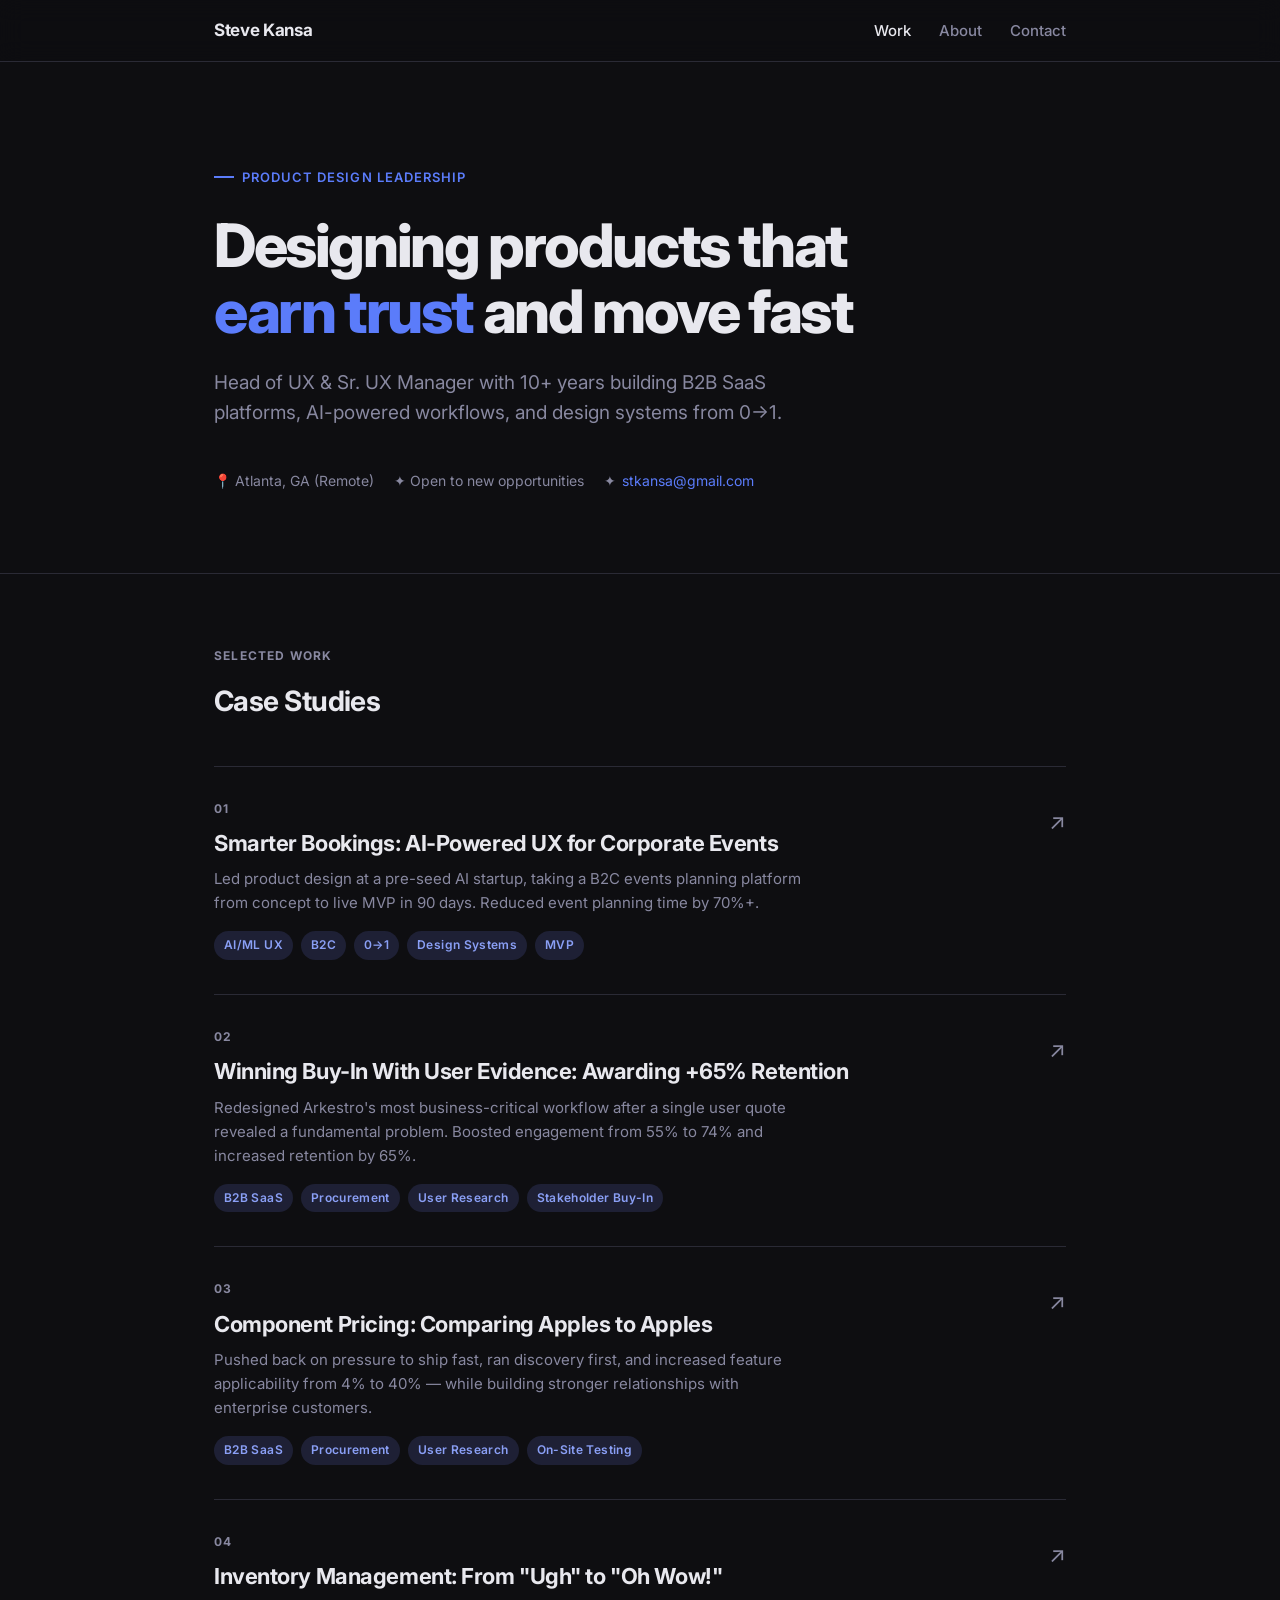
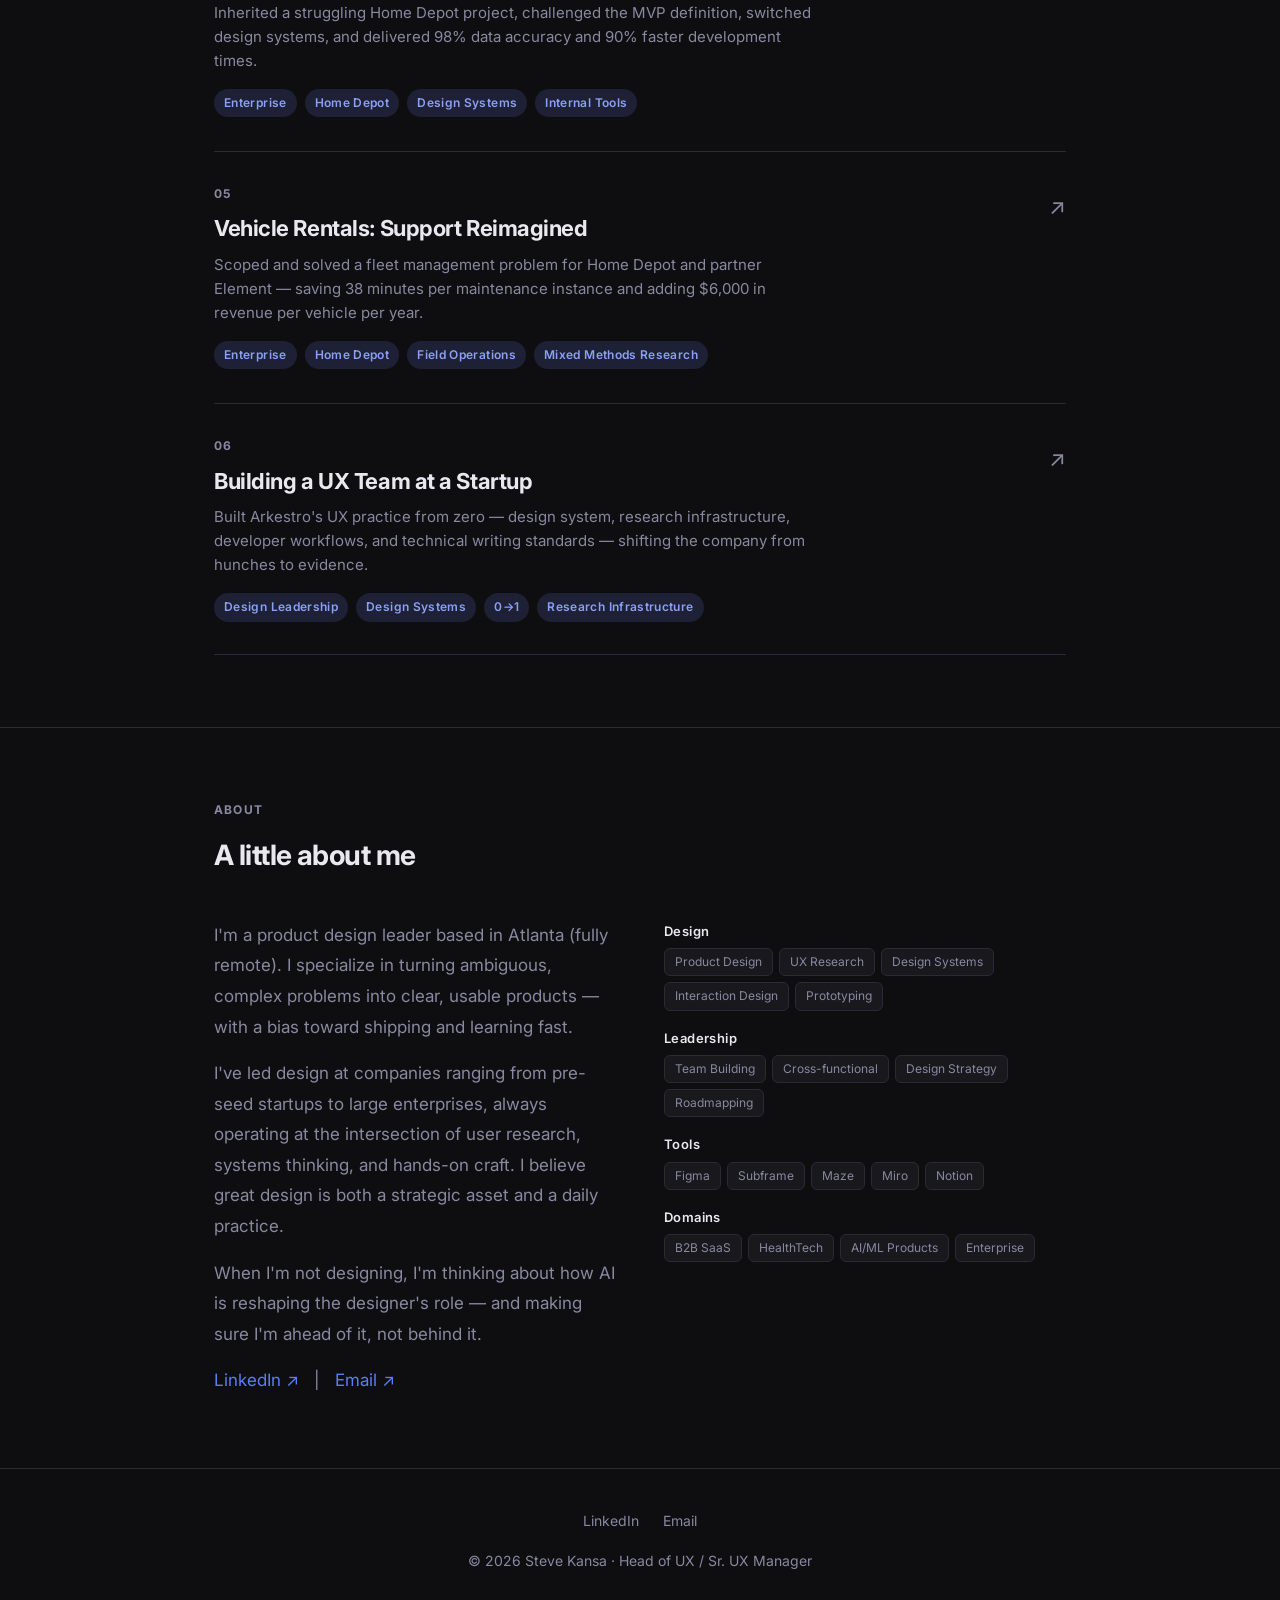
==== index.html @ 28c5456d "Create initial portfolio HTML structure This HTML file serves as a personal portfolio for Steve Kans" ====
<!DOCTYPE html>
<html lang="en">
<head>
  <meta charset="UTF-8" />
  <meta name="viewport" content="width=device-width, initial-scale=1.0" />
  <title>Steve Kansa — Head of UX / Sr. UX Manager</title>
  <meta name="description" content="Steve Kansa is a product design leader with 10+ years building B2B SaaS products, AI-powered experiences, and design systems." />
  <link rel="preconnect" href="https://fonts.googleapis.com" />
  <link rel="preconnect" href="https://fonts.gstatic.com" crossorigin />
  <link href="https://fonts.googleapis.com/css2?family=Inter:wght@400;500;600;700;800&display=swap" rel="stylesheet" />
  <link rel="stylesheet" href="css/style.css" />
</head>
<body>

  <nav>
    <div class="nav-inner">
      <a href="/" class="nav-logo">Steve Kansa</a>
      <div class="nav-links">
        <a href="/#work" class="active">Work</a>
        <a href="/#about">About</a>
        <a href="mailto:stkansa@gmail.com">Contact</a>
      </div>
    </div>
  </nav>

  <section class="hero">
    <div class="container">
      <div class="hero-eyebrow">Product Design Leadership</div>
      <h1>Designing products that <em>earn trust</em> and move fast</h1>
      <p class="hero-sub">Head of UX &amp; Sr. UX Manager with 10+ years building B2B SaaS platforms, AI-powered workflows, and design systems from 0→1.</p>
      <div class="hero-meta">
        <span>📍 Atlanta, GA (Remote)</span>
        <span>✦ Open to new opportunities</span>
        <span>✦ <a href="mailto:stkansa@gmail.com">stkansa@gmail.com</a></span>
      </div>
    </div>
  </section>

  <section class="section" id="work">
    <div class="container">
      <div class="section-label">Selected Work</div>
      <div class="section-title">Case Studies</div>
      <div class="case-grid">

        <a href="case-studies/smarter-bookings.html" class="case-card">
          <div class="card-left">
            <div class="card-num">01</div>
            <div class="card-title">Smarter Bookings: AI-Powered UX for Corporate Events</div>
            <div class="card-desc">Led product design at a pre-seed AI startup, taking a B2C events planning platform from concept to live MVP in 90 days. Reduced event planning time by 70%+.</div>
            <div class="card-tags">
              <span class="tag">AI/ML UX</span><span class="tag">B2C</span><span class="tag">0→1</span><span class="tag">Design Systems</span><span class="tag">MVP</span>
            </div>
          </div>
          <div class="card-arrow">↗</div>
        </a>

        <a href="case-studies/awarding.html" class="case-card">
          <div class="card-left">
            <div class="card-num">02</div>
            <div class="card-title">Winning Buy-In With User Evidence: Awarding +65% Retention</div>
            <div class="card-desc">Redesigned Arkestro's most business-critical workflow after a single user quote revealed a fundamental problem. Boosted engagement from 55% to 74% and increased retention by 65%.</div>
            <div class="card-tags">
              <span class="tag">B2B SaaS</span><span class="tag">Procurement</span><span class="tag">User Research</span><span class="tag">Stakeholder Buy-In</span>
            </div>
          </div>
          <div class="card-arrow">↗</div>
        </a>

        <a href="case-studies/component-pricing.html" class="case-card">
          <div class="card-left">
            <div class="card-num">03</div>
            <div class="card-title">Component Pricing: Comparing Apples to Apples</div>
            <div class="card-desc">Pushed back on pressure to ship fast, ran discovery first, and increased feature applicability from 4% to 40% — while building stronger relationships with enterprise customers.</div>
            <div class="card-tags">
              <span class="tag">B2B SaaS</span><span class="tag">Procurement</span><span class="tag">User Research</span><span class="tag">On-Site Testing</span>
            </div>
          </div>
          <div class="card-arrow">↗</div>
        </a>

        <a href="case-studies/inventory-management.html" class="case-card">
          <div class="card-left">
            <div class="card-num">04</div>
            <div class="card-title">Inventory Management: From "Ugh" to "Oh Wow!"</div>
            <div class="card-desc">Inherited a struggling Home Depot project, challenged the MVP definition, switched design systems, and delivered 98% data accuracy and 90% faster development times.</div>
            <div class="card-tags">
              <span class="tag">Enterprise</span><span class="tag">Home Depot</span><span class="tag">Design Systems</span><span class="tag">Internal Tools</span>
            </div>
          </div>
          <div class="card-arrow">↗</div>
        </a>

        <a href="case-studies/vehicle-rentals.html" class="case-card">
          <div class="card-left">
            <div class="card-num">05</div>
            <div class="card-title">Vehicle Rentals: Support Reimagined</div>
            <div class="card-desc">Scoped and solved a fleet management problem for Home Depot and partner Element — saving 38 minutes per maintenance instance and adding $6,000 in revenue per vehicle per year.</div>
            <div class="card-tags">
              <span class="tag">Enterprise</span><span class="tag">Home Depot</span><span class="tag">Field Operations</span><span class="tag">Mixed Methods Research</span>
            </div>
          </div>
          <div class="card-arrow">↗</div>
        </a>

        <a href="case-studies/how-to-build-ux-team.html" class="case-card">
          <div class="card-left">
            <div class="card-num">06</div>
            <div class="card-title">Building a UX Team at a Startup</div>
            <div class="card-desc">Built Arkestro's UX practice from zero — design system, research infrastructure, developer workflows, and technical writing standards — shifting the company from hunches to evidence.</div>
            <div class="card-tags">
              <span class="tag">Design Leadership</span><span class="tag">Design Systems</span><span class="tag">0→1</span><span class="tag">Research Infrastructure</span>
            </div>
          </div>
          <div class="card-arrow">↗</div>
        </a>

      </div>
    </div>
  </section>

  <section class="section" id="about" style="border-top: 1px solid var(--color-border);">
    <div class="container">
      <div class="section-label">About</div>
      <div class="section-title">A little about me</div>
      <div class="about-grid">
        <div class="about-text">
          <p>I'm a product design leader based in Atlanta (fully remote). I specialize in turning ambiguous, complex problems into clear, usable products — with a bias toward shipping and learning fast.</p>
          <p>I've led design at companies ranging from pre-seed startups to large enterprises, always operating at the intersection of user research, systems thinking, and hands-on craft. I believe great design is both a strategic asset and a daily practice.</p>
          <p>When I'm not designing, I'm thinking about how AI is reshaping the designer's role — and making sure I'm ahead of it, not behind it.</p>
          <p><a href="https://www.linkedin.com/in/steve-kansa-12b8a84/" target="_blank" rel="noopener">LinkedIn ↗</a> &nbsp;&nbsp;|&nbsp;&nbsp; <a href="mailto:stkansa@gmail.com">Email ↗</a></p>
        </div>
        <div class="skills-list">
          <div class="skill-row">
            <div class="skill-label">Design</div>
            <div class="skill-items">
              <span class="skill-item">Product Design</span><span class="skill-item">UX Research</span><span class="skill-item">Design Systems</span><span class="skill-item">Interaction Design</span><span class="skill-item">Prototyping</span>
            </div>
          </div>
          <div class="skill-row">
            <div class="skill-label">Leadership</div>
            <div class="skill-items">
              <span class="skill-item">Team Building</span><span class="skill-item">Cross-functional</span><span class="skill-item">Design Strategy</span><span class="skill-item">Roadmapping</span>
            </div>
          </div>
          <div class="skill-row">
            <div class="skill-label">Tools</div>
            <div class="skill-items">
              <span class="skill-item">Figma</span><span class="skill-item">Subframe</span><span class="skill-item">Maze</span><span class="skill-item">Miro</span><span class="skill-item">Notion</span>
            </div>
          </div>
          <div class="skill-row">
            <div class="skill-label">Domains</div>
            <div class="skill-items">
              <span class="skill-item">B2B SaaS</span><span class="skill-item">HealthTech</span><span class="skill-item">AI/ML Products</span><span class="skill-item">Enterprise</span>
            </div>
          </div>
        </div>
      </div>
    </div>
  </section>

  <footer>
    <div class="container">
      <div class="footer-links">
        <a href="https://www.linkedin.com/in/steve-kansa-12b8a84/" target="_blank" rel="noopener">LinkedIn</a>
        <a href="mailto:stkansa@gmail.com">Email</a>
      </div>
      <p>© 2026 Steve Kansa · Head of UX / Sr. UX Manager</p>
    </div>
  </footer>

</body>
</html>
---- css/style.css ----
/* =========================================
   Steve Kansa Portfolio — Global Styles
   ========================================= */

:root {
  --color-bg: #0e0e11;
  --color-surface: #18181d;
  --color-border: #2a2a35;
  --color-text: #e8e8ee;
  --color-muted: #8888a0;
  --color-accent: #5b7cfa;
  --color-accent-hover: #7b96ff;
  --color-tag-bg: #1e2035;
  --color-tag-text: #8a9ff5;
  --font-sans: 'Inter', -apple-system, BlinkMacSystemFont, 'Segoe UI', sans-serif;
  --font-serif: 'Georgia', 'Times New Roman', serif;
  --max-width: 900px;
  --radius: 12px;
  --transition: 0.2s ease;
}

*, *::before, *::after { box-sizing: border-box; margin: 0; padding: 0; }
html { scroll-behavior: smooth; }
body {
  background: var(--color-bg);
  color: var(--color-text);
  font-family: var(--font-sans);
  font-size: 17px;
  line-height: 1.7;
  -webkit-font-smoothing: antialiased;
}
a { color: var(--color-accent); text-decoration: none; transition: color var(--transition); }
a:hover { color: var(--color-accent-hover); }
img { max-width: 100%; display: block; }
.container { max-width: var(--max-width); margin: 0 auto; padding: 0 24px; }

/* ---- Nav ---- */
nav {
  position: sticky;
  top: 0;
  z-index: 100;
  background: rgba(14,14,17,0.85);
  backdrop-filter: blur(12px);
  border-bottom: 1px solid var(--color-border);
  padding: 16px 0;
}
.nav-inner {
  max-width: var(--max-width);
  margin: 0 auto;
  padding: 0 24px;
  display: flex;
  align-items: center;
  justify-content: space-between;
}
.nav-logo { font-weight: 700; font-size: 17px; color: var(--color-text); letter-spacing: -0.02em; }
.nav-logo:hover { color: var(--color-text); }
.nav-links { display: flex; gap: 28px; }
.nav-links a { color: var(--color-muted); font-size: 15px; font-weight: 500; transition: color var(--transition); }
.nav-links a:hover, .nav-links a.active { color: var(--color-text); }

/* ---- Hero ---- */
.hero { padding: 96px 0 80px; border-bottom: 1px solid var(--color-border); }
.hero-eyebrow {
  display: inline-flex; align-items: center; gap: 8px;
  font-size: 13px; font-weight: 600; letter-spacing: 0.08em;
  text-transform: uppercase; color: var(--color-accent); margin-bottom: 24px;
}
.hero-eyebrow::before { content: ''; width: 20px; height: 2px; background: var(--color-accent); display: inline-block; }
.hero h1 { font-size: clamp(38px, 6vw, 60px); font-weight: 800; line-height: 1.1; letter-spacing: -0.04em; color: var(--color-text); max-width: 720px; margin-bottom: 24px; }
.hero h1 em { font-style: normal; color: var(--color-accent); }
.hero-sub { font-size: 19px; color: var(--color-muted); max-width: 580px; line-height: 1.6; margin-bottom: 40px; }
.hero-meta { display: flex; flex-wrap: wrap; gap: 20px; font-size: 14px; color: var(--color-muted); }
.hero-meta span { display: flex; align-items: center; gap: 6px; }

/* ---- Section headers ---- */
.section { padding: 72px 0; }
.section-label { font-size: 12px; font-weight: 700; letter-spacing: 0.1em; text-transform: uppercase; color: var(--color-muted); margin-bottom: 12px; }
.section-title { font-size: 28px; font-weight: 700; letter-spacing: -0.02em; margin-bottom: 40px; color: var(--color-text); }

/* ---- Case study cards ---- */
.case-grid { display: flex; flex-direction: column; gap: 2px; }
.case-card {
  display: grid; grid-template-columns: 1fr auto; align-items: start;
  gap: 24px; padding: 32px 0; border-top: 1px solid var(--color-border);
  text-decoration: none; transition: all var(--transition); cursor: pointer;
}
.case-card:last-child { border-bottom: 1px solid var(--color-border); }
.case-card:hover .card-title { color: var(--color-accent); }
.case-card:hover .card-arrow { transform: translate(4px, -4px); color: var(--color-accent); }
.card-left { min-width: 0; }
.card-num { font-size: 12px; font-weight: 700; color: var(--color-muted); letter-spacing: 0.05em; margin-bottom: 10px; }
.card-title { font-size: 22px; font-weight: 700; letter-spacing: -0.02em; color: var(--color-text); margin-bottom: 10px; transition: color var(--transition); line-height: 1.3; }
.card-desc { font-size: 15px; color: var(--color-muted); line-height: 1.6; margin-bottom: 16px; max-width: 600px; }
.card-tags { display: flex; flex-wrap: wrap; gap: 8px; }
.tag { background: var(--color-tag-bg); color: var(--color-tag-text); font-size: 12px; font-weight: 600; padding: 4px 10px; border-radius: 100px; letter-spacing: 0.03em; }
.card-arrow { font-size: 22px; color: var(--color-muted); transition: all var(--transition); flex-shrink: 0; margin-top: 4px; }

/* ---- About section ---- */
.about-grid { display: grid; grid-template-columns: 1fr 1fr; gap: 48px; align-items: start; }
.about-text p { color: var(--color-muted); margin-bottom: 16px; line-height: 1.8; }
.about-text p:last-child { margin-bottom: 0; }
.skills-list { display: flex; flex-direction: column; gap: 16px; }
.skill-row { display: flex; flex-direction: column; gap: 6px; }
.skill-label { font-size: 13px; font-weight: 600; color: var(--color-text); letter-spacing: 0.03em; }
.skill-items { display: flex; flex-wrap: wrap; gap: 6px; }
.skill-item { background: var(--color-surface); border: 1px solid var(--color-border); color: var(--color-muted); font-size: 12px; padding: 3px 10px; border-radius: 6px; }

/* ---- Footer ---- */
footer { border-top: 1px solid var(--color-border); padding: 40px 0; text-align: center; color: var(--color-muted); font-size: 14px; }
footer a { color: var(--color-muted); }
footer a:hover { color: var(--color-text); }
.footer-links { display: flex; justify-content: center; gap: 24px; margin-bottom: 16px; }

/* ========================================
   Case Study Pages
   ======================================== */
.cs-hero { padding: 80px 0 64px; border-bottom: 1px solid var(--color-border); }
.cs-back { display: inline-flex; align-items: center; gap: 6px; font-size: 14px; color: var(--color-muted); margin-bottom: 40px; transition: color var(--transition); }
.cs-back:hover { color: var(--color-text); }
.cs-back::before { content: '←'; }
.cs-eyebrow { font-size: 13px; font-weight: 600; letter-spacing: 0.08em; text-transform: uppercase; color: var(--color-accent); margin-bottom: 16px; }
.cs-hero h1 { font-size: clamp(30px, 5vw, 48px); font-weight: 800; letter-spacing: -0.03em; line-height: 1.15; margin-bottom: 20px; max-width: 700px; }
.cs-subtitle { font-size: 18px; color: var(--color-muted); max-width: 600px; margin-bottom: 40px; }
.cs-meta-row { display: flex; flex-wrap: wrap; gap: 32px; }
.cs-meta-item { display: flex; flex-direction: column; gap: 4px; }
.cs-meta-label { font-size: 11px; font-weight: 700; letter-spacing: 0.1em; text-transform: uppercase; color: var(--color-muted); }
.cs-meta-value { font-size: 15px; font-weight: 600; color: var(--color-text); }

.cs-body { padding: 72px 0; }
.cs-body h2 { font-size: 24px; font-weight: 700; letter-spacing: -0.02em; color: var(--color-text); margin: 56px 0 16px; padding-top: 56px; border-top: 1px solid var(--color-border); }
.cs-body h2:first-child { margin-top: 0; padding-top: 0; border-top: none; }
.cs-body h3 { font-size: 18px; font-weight: 700; color: var(--color-text); margin: 32px 0 12px; }
.cs-body p { color: var(--color-muted); margin-bottom: 16px; max-width: 700px; line-height: 1.8; }
.cs-body ul, .cs-body ol { padding-left: 24px; color: var(--color-muted); margin-bottom: 16px; max-width: 680px; }
.cs-body li { margin-bottom: 8px; line-height: 1.7; }
.cs-body strong { color: var(--color-text); font-weight: 600; }

.finding { background: var(--color-surface); border: 1px solid var(--color-border); border-left: 3px solid var(--color-accent); border-radius: var(--radius); padding: 24px 28px; margin: 24px 0; max-width: 700px; }
.finding-label { font-size: 11px; font-weight: 700; letter-spacing: 0.1em; text-transform: uppercase; color: var(--color-accent); margin-bottom: 8px; }
.finding p { color: var(--color-text); margin-bottom: 8px; font-weight: 500; }
.finding p:last-child { margin-bottom: 0; }
.finding span { color: var(--color-muted); font-size: 15px; font-weight: 400; }

.outcomes { background: var(--color-surface); border: 1px solid var(--color-border); border-radius: var(--radius); padding: 32px; margin: 24px 0; max-width: 700px; }
.outcome-stat { display: flex; align-items: baseline; gap: 12px; margin-bottom: 16px; }
.outcome-stat:last-child { margin-bottom: 0; }
.outcome-num { font-size: 28px; font-weight: 800; color: var(--color-accent); letter-spacing: -0.03em; min-width: 80px; }
.outcome-desc { font-size: 15px; color: var(--color-muted); }

.phase-header { display: inline-block; background: var(--color-tag-bg); color: var(--color-accent); font-size: 13px; font-weight: 700; letter-spacing: 0.05em; padding: 6px 14px; border-radius: 100px; margin-bottom: 16px; }

.cs-nav { border-top: 1px solid var(--color-border); padding: 48px 0; display: flex; justify-content: space-between; align-items: center; }
.cs-nav-label { font-size: 12px; font-weight: 700; letter-spacing: 0.08em; text-transform: uppercase; color: var(--color-muted); margin-bottom: 6px; }
.cs-nav-title { font-size: 18px; font-weight: 700; color: var(--color-text); }
.cs-nav a:hover .cs-nav-title { color: var(--color-accent); }
.cs-nav-next { text-align: right; }

@media (max-width: 700px) {
  .about-grid { grid-template-columns: 1fr; }
  .case-card { grid-template-columns: 1fr; }
  .card-arrow { display: none; }
  .cs-meta-row { gap: 20px; }
  .cs-nav { flex-direction: column; gap: 24px; align-items: flex-start; }
}
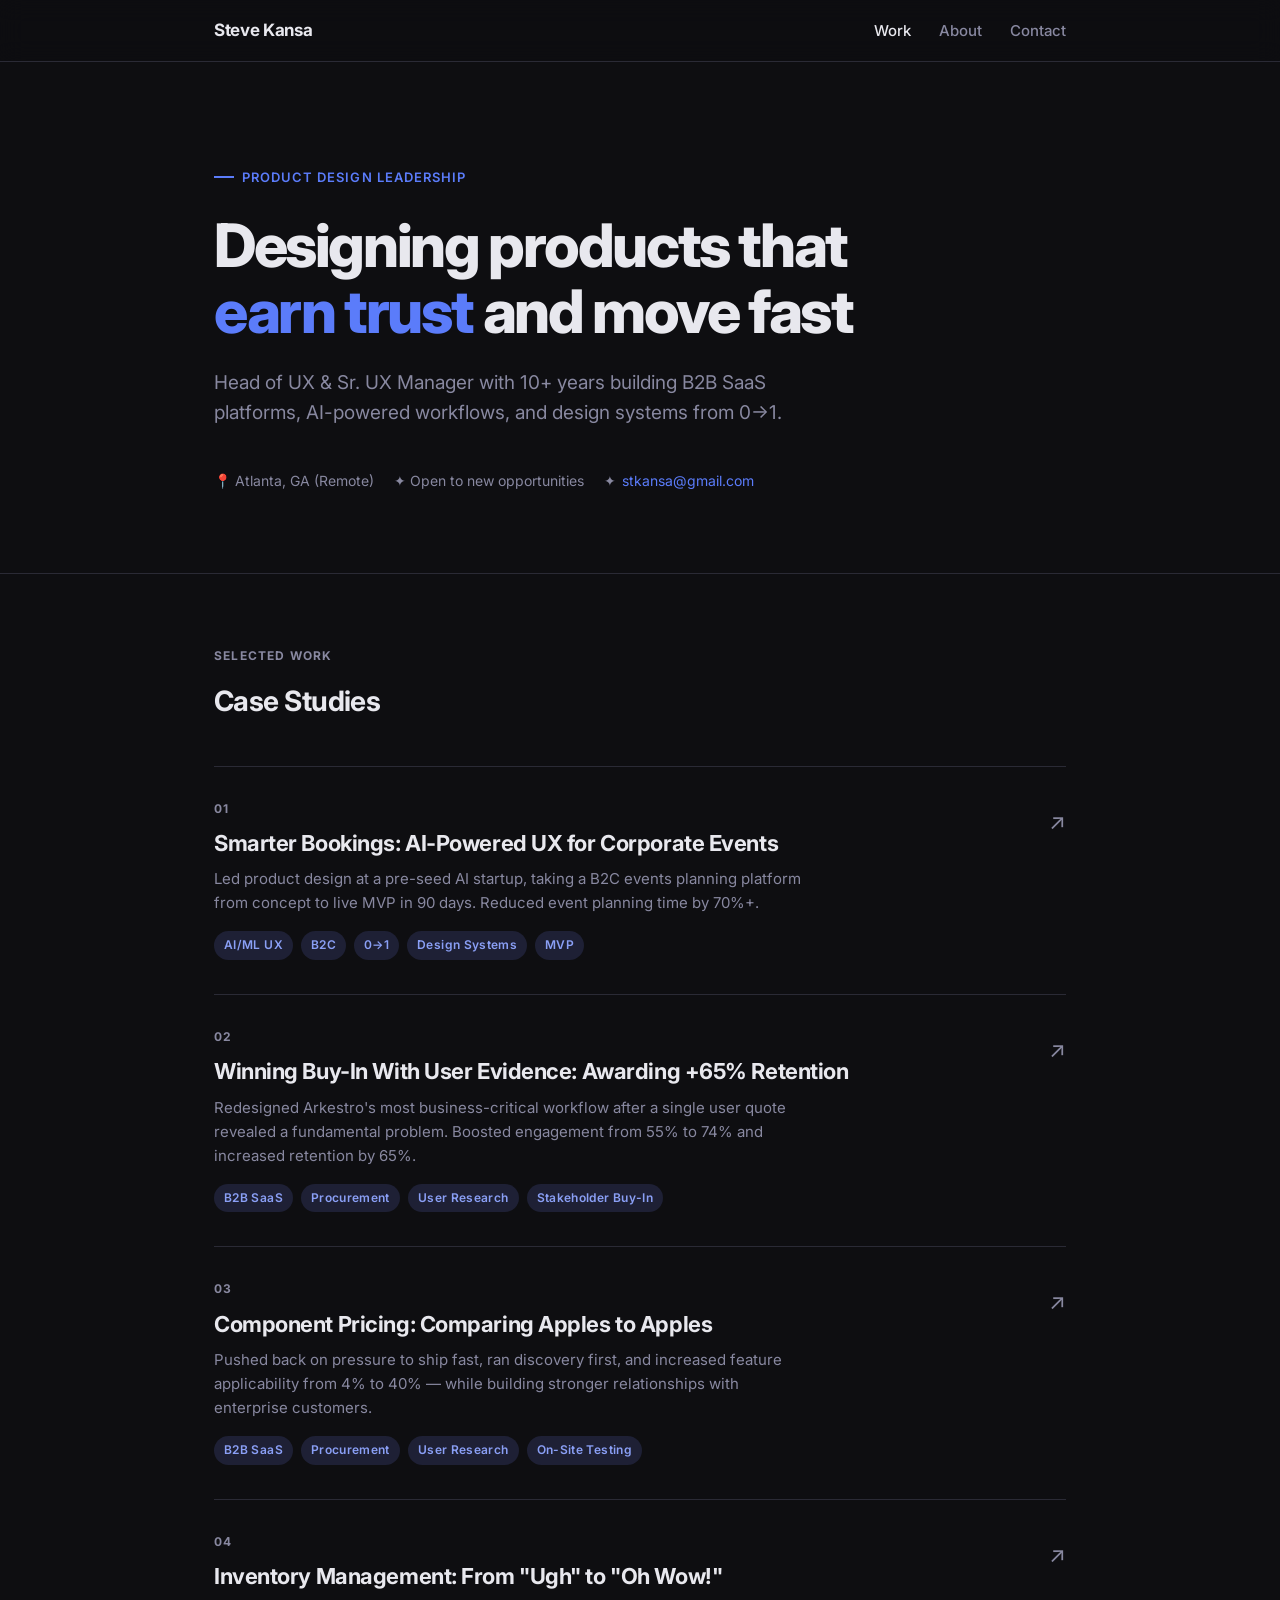
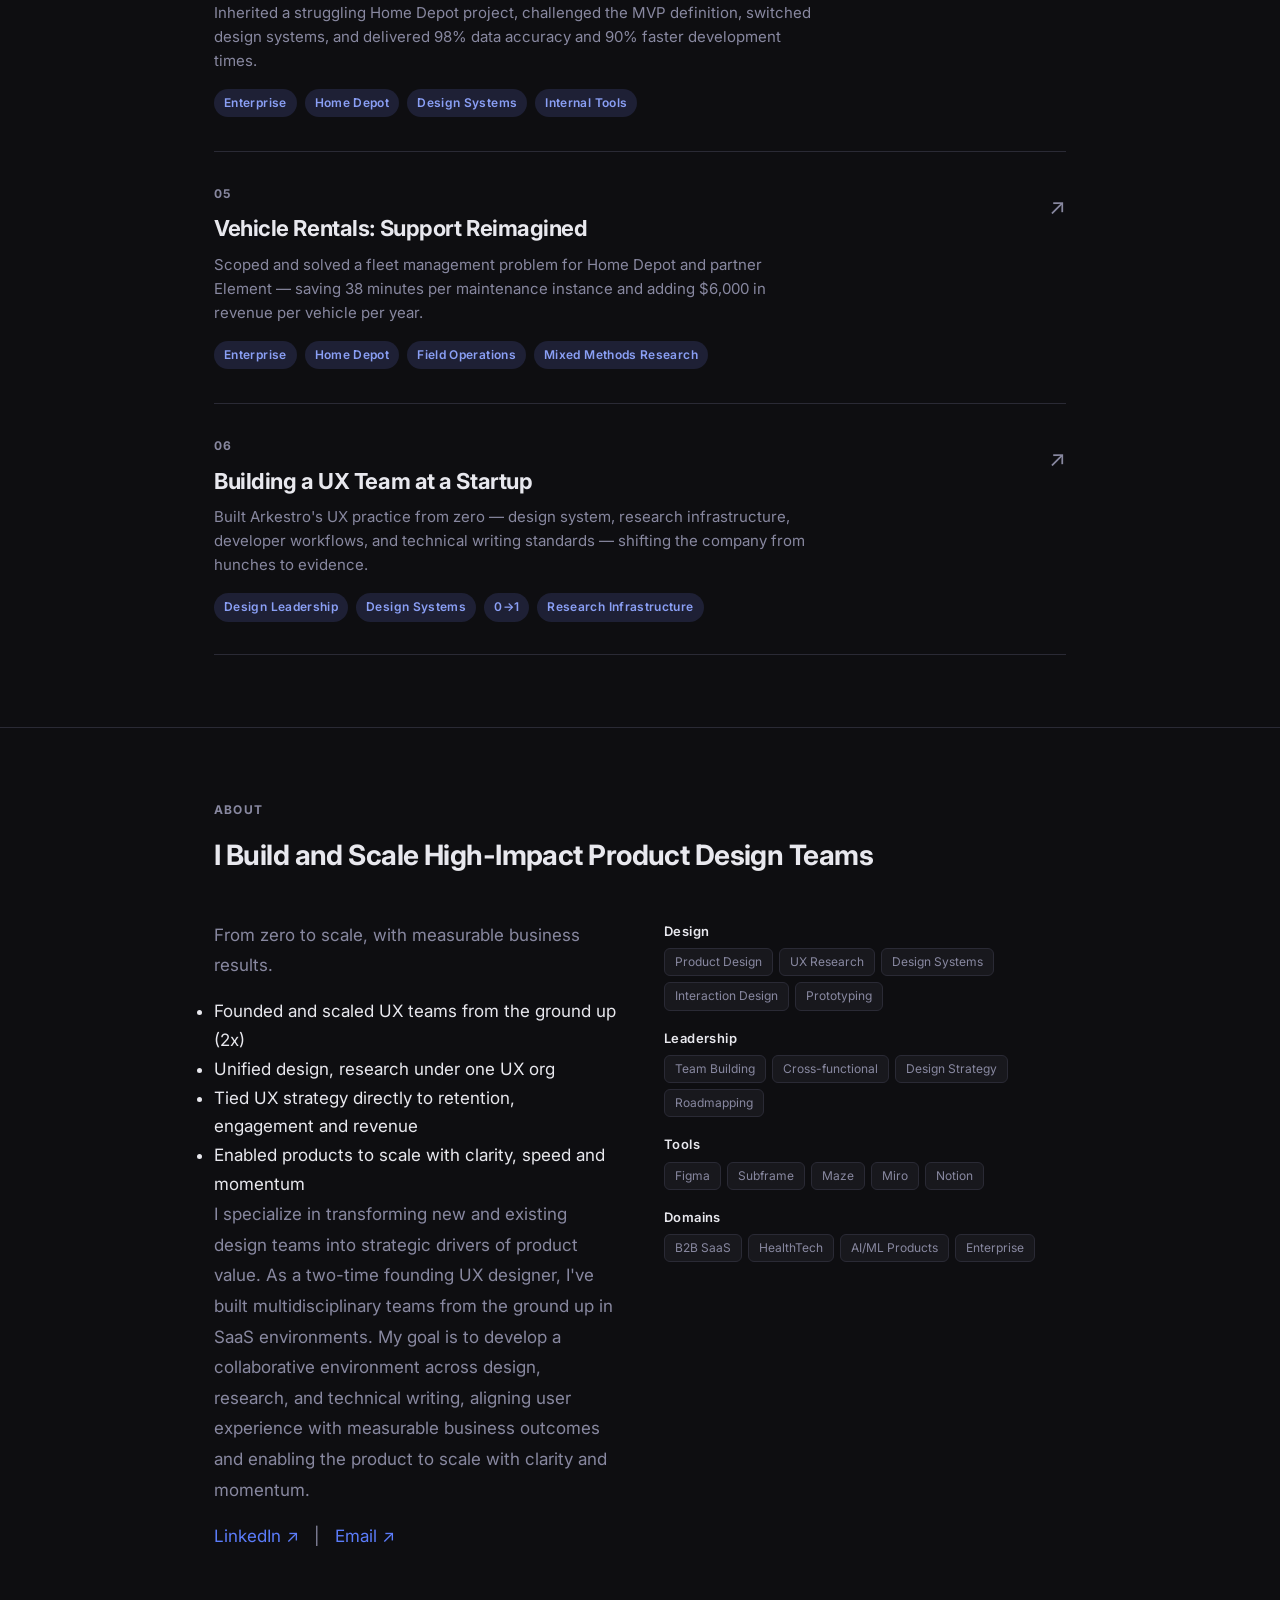
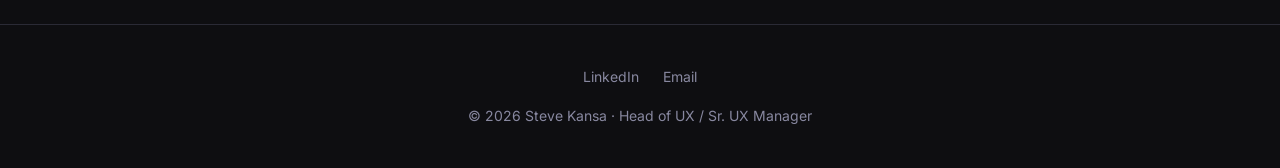
==== commit c6e16f43: "Revise About section and improve skills layout Updated the About section to better reflect expertise" ====
--- a/index.html
+++ b/index.html
@@ -23,6 +23,7 @@
     </div>
   </nav>
 
+  <!-- Hero -->
   <section class="hero">
     <div class="container">
       <div class="hero-eyebrow">Product Design Leadership</div>
@@ -36,10 +37,12 @@
     </div>
   </section>
 
+  <!-- Work -->
   <section class="section" id="work">
     <div class="container">
       <div class="section-label">Selected Work</div>
       <div class="section-title">Case Studies</div>
+
       <div class="case-grid">
 
         <a href="case-studies/smarter-bookings.html" class="case-card">
@@ -48,7 +51,11 @@
             <div class="card-title">Smarter Bookings: AI-Powered UX for Corporate Events</div>
             <div class="card-desc">Led product design at a pre-seed AI startup, taking a B2C events planning platform from concept to live MVP in 90 days. Reduced event planning time by 70%+.</div>
             <div class="card-tags">
-              <span class="tag">AI/ML UX</span><span class="tag">B2C</span><span class="tag">0→1</span><span class="tag">Design Systems</span><span class="tag">MVP</span>
+              <span class="tag">AI/ML UX</span>
+              <span class="tag">B2C</span>
+              <span class="tag">0→1</span>
+              <span class="tag">Design Systems</span>
+              <span class="tag">MVP</span>
             </div>
           </div>
           <div class="card-arrow">↗</div>
@@ -60,7 +67,10 @@
             <div class="card-title">Winning Buy-In With User Evidence: Awarding +65% Retention</div>
             <div class="card-desc">Redesigned Arkestro's most business-critical workflow after a single user quote revealed a fundamental problem. Boosted engagement from 55% to 74% and increased retention by 65%.</div>
             <div class="card-tags">
-              <span class="tag">B2B SaaS</span><span class="tag">Procurement</span><span class="tag">User Research</span><span class="tag">Stakeholder Buy-In</span>
+              <span class="tag">B2B SaaS</span>
+              <span class="tag">Procurement</span>
+              <span class="tag">User Research</span>
+              <span class="tag">Stakeholder Buy-In</span>
             </div>
           </div>
           <div class="card-arrow">↗</div>
@@ -72,7 +82,10 @@
             <div class="card-title">Component Pricing: Comparing Apples to Apples</div>
             <div class="card-desc">Pushed back on pressure to ship fast, ran discovery first, and increased feature applicability from 4% to 40% — while building stronger relationships with enterprise customers.</div>
             <div class="card-tags">
-              <span class="tag">B2B SaaS</span><span class="tag">Procurement</span><span class="tag">User Research</span><span class="tag">On-Site Testing</span>
+              <span class="tag">B2B SaaS</span>
+              <span class="tag">Procurement</span>
+              <span class="tag">User Research</span>
+              <span class="tag">On-Site Testing</span>
             </div>
           </div>
           <div class="card-arrow">↗</div>
@@ -84,7 +97,10 @@
             <div class="card-title">Inventory Management: From "Ugh" to "Oh Wow!"</div>
             <div class="card-desc">Inherited a struggling Home Depot project, challenged the MVP definition, switched design systems, and delivered 98% data accuracy and 90% faster development times.</div>
             <div class="card-tags">
-              <span class="tag">Enterprise</span><span class="tag">Home Depot</span><span class="tag">Design Systems</span><span class="tag">Internal Tools</span>
+              <span class="tag">Enterprise</span>
+              <span class="tag">Home Depot</span>
+              <span class="tag">Design Systems</span>
+              <span class="tag">Internal Tools</span>
             </div>
           </div>
           <div class="card-arrow">↗</div>
@@ -96,7 +112,10 @@
             <div class="card-title">Vehicle Rentals: Support Reimagined</div>
             <div class="card-desc">Scoped and solved a fleet management problem for Home Depot and partner Element — saving 38 minutes per maintenance instance and adding $6,000 in revenue per vehicle per year.</div>
             <div class="card-tags">
-              <span class="tag">Enterprise</span><span class="tag">Home Depot</span><span class="tag">Field Operations</span><span class="tag">Mixed Methods Research</span>
+              <span class="tag">Enterprise</span>
+              <span class="tag">Home Depot</span>
+              <span class="tag">Field Operations</span>
+              <span class="tag">Mixed Methods Research</span>
             </div>
           </div>
           <div class="card-arrow">↗</div>
@@ -108,7 +127,10 @@
             <div class="card-title">Building a UX Team at a Startup</div>
             <div class="card-desc">Built Arkestro's UX practice from zero — design system, research infrastructure, developer workflows, and technical writing standards — shifting the company from hunches to evidence.</div>
             <div class="card-tags">
-              <span class="tag">Design Leadership</span><span class="tag">Design Systems</span><span class="tag">0→1</span><span class="tag">Research Infrastructure</span>
+              <span class="tag">Design Leadership</span>
+              <span class="tag">Design Systems</span>
+              <span class="tag">0→1</span>
+              <span class="tag">Research Infrastructure</span>
             </div>
           </div>
           <div class="card-arrow">↗</div>
@@ -118,40 +140,64 @@
     </div>
   </section>
 
+  <!-- About -->
   <section class="section" id="about" style="border-top: 1px solid var(--color-border);">
     <div class="container">
       <div class="section-label">About</div>
-      <div class="section-title">A little about me</div>
+      <div class="section-title">I Build and Scale High-Impact Product Design Teams</div>
       <div class="about-grid">
         <div class="about-text">
-          <p>I'm a product design leader based in Atlanta (fully remote). I specialize in turning ambiguous, complex problems into clear, usable products — with a bias toward shipping and learning fast.</p>
-          <p>I've led design at companies ranging from pre-seed startups to large enterprises, always operating at the intersection of user research, systems thinking, and hands-on craft. I believe great design is both a strategic asset and a daily practice.</p>
-          <p>When I'm not designing, I'm thinking about how AI is reshaping the designer's role — and making sure I'm ahead of it, not behind it.</p>
-          <p><a href="https://www.linkedin.com/in/steve-kansa-12b8a84/" target="_blank" rel="noopener">LinkedIn ↗</a> &nbsp;&nbsp;|&nbsp;&nbsp; <a href="mailto:stkansa@gmail.com">Email ↗</a></p>
+          <p class="about-sub">From zero to scale, with measurable business results.</p>
+          <ul class="about-bullets">
+            <li>Founded and scaled UX teams from the ground up (2x)</li>
+            <li>Unified design, research under one UX org</li>
+            <li>Tied UX strategy directly to retention, engagement and revenue</li>
+            <li>Enabled products to scale with clarity, speed and momentum</li>
+          </ul>
+          <p>I specialize in transforming new and existing design teams into strategic drivers of product value. As a two-time founding UX designer, I've built multidisciplinary teams from the ground up in SaaS environments. My goal is to develop a collaborative environment across design, research, and technical writing, aligning user experience with measurable business outcomes and enabling the product to scale with clarity and momentum.</p>
+          <p>
+            <a href="https://www.linkedin.com/in/steve-kansa-12b8a84/" target="_blank" rel="noopener">LinkedIn ↗</a>
+            &nbsp;&nbsp;|&nbsp;&nbsp;
+            <a href="mailto:stkansa@gmail.com">Email ↗</a>
+          </p>
         </div>
         <div class="skills-list">
           <div class="skill-row">
             <div class="skill-label">Design</div>
             <div class="skill-items">
-              <span class="skill-item">Product Design</span><span class="skill-item">UX Research</span><span class="skill-item">Design Systems</span><span class="skill-item">Interaction Design</span><span class="skill-item">Prototyping</span>
+              <span class="skill-item">Product Design</span>
+              <span class="skill-item">UX Research</span>
+              <span class="skill-item">Design Systems</span>
+              <span class="skill-item">Interaction Design</span>
+              <span class="skill-item">Prototyping</span>
             </div>
           </div>
           <div class="skill-row">
             <div class="skill-label">Leadership</div>
             <div class="skill-items">
-              <span class="skill-item">Team Building</span><span class="skill-item">Cross-functional</span><span class="skill-item">Design Strategy</span><span class="skill-item">Roadmapping</span>
+              <span class="skill-item">Team Building</span>
+              <span class="skill-item">Cross-functional</span>
+              <span class="skill-item">Design Strategy</span>
+              <span class="skill-item">Roadmapping</span>
             </div>
           </div>
           <div class="skill-row">
             <div class="skill-label">Tools</div>
             <div class="skill-items">
-              <span class="skill-item">Figma</span><span class="skill-item">Subframe</span><span class="skill-item">Maze</span><span class="skill-item">Miro</span><span class="skill-item">Notion</span>
+              <span class="skill-item">Figma</span>
+              <span class="skill-item">Subframe</span>
+              <span class="skill-item">Maze</span>
+              <span class="skill-item">Miro</span>
+              <span class="skill-item">Notion</span>
             </div>
           </div>
           <div class="skill-row">
             <div class="skill-label">Domains</div>
             <div class="skill-items">
-              <span class="skill-item">B2B SaaS</span><span class="skill-item">HealthTech</span><span class="skill-item">AI/ML Products</span><span class="skill-item">Enterprise</span>
+              <span class="skill-item">B2B SaaS</span>
+              <span class="skill-item">HealthTech</span>
+              <span class="skill-item">AI/ML Products</span>
+              <span class="skill-item">Enterprise</span>
             </div>
           </div>
         </div>
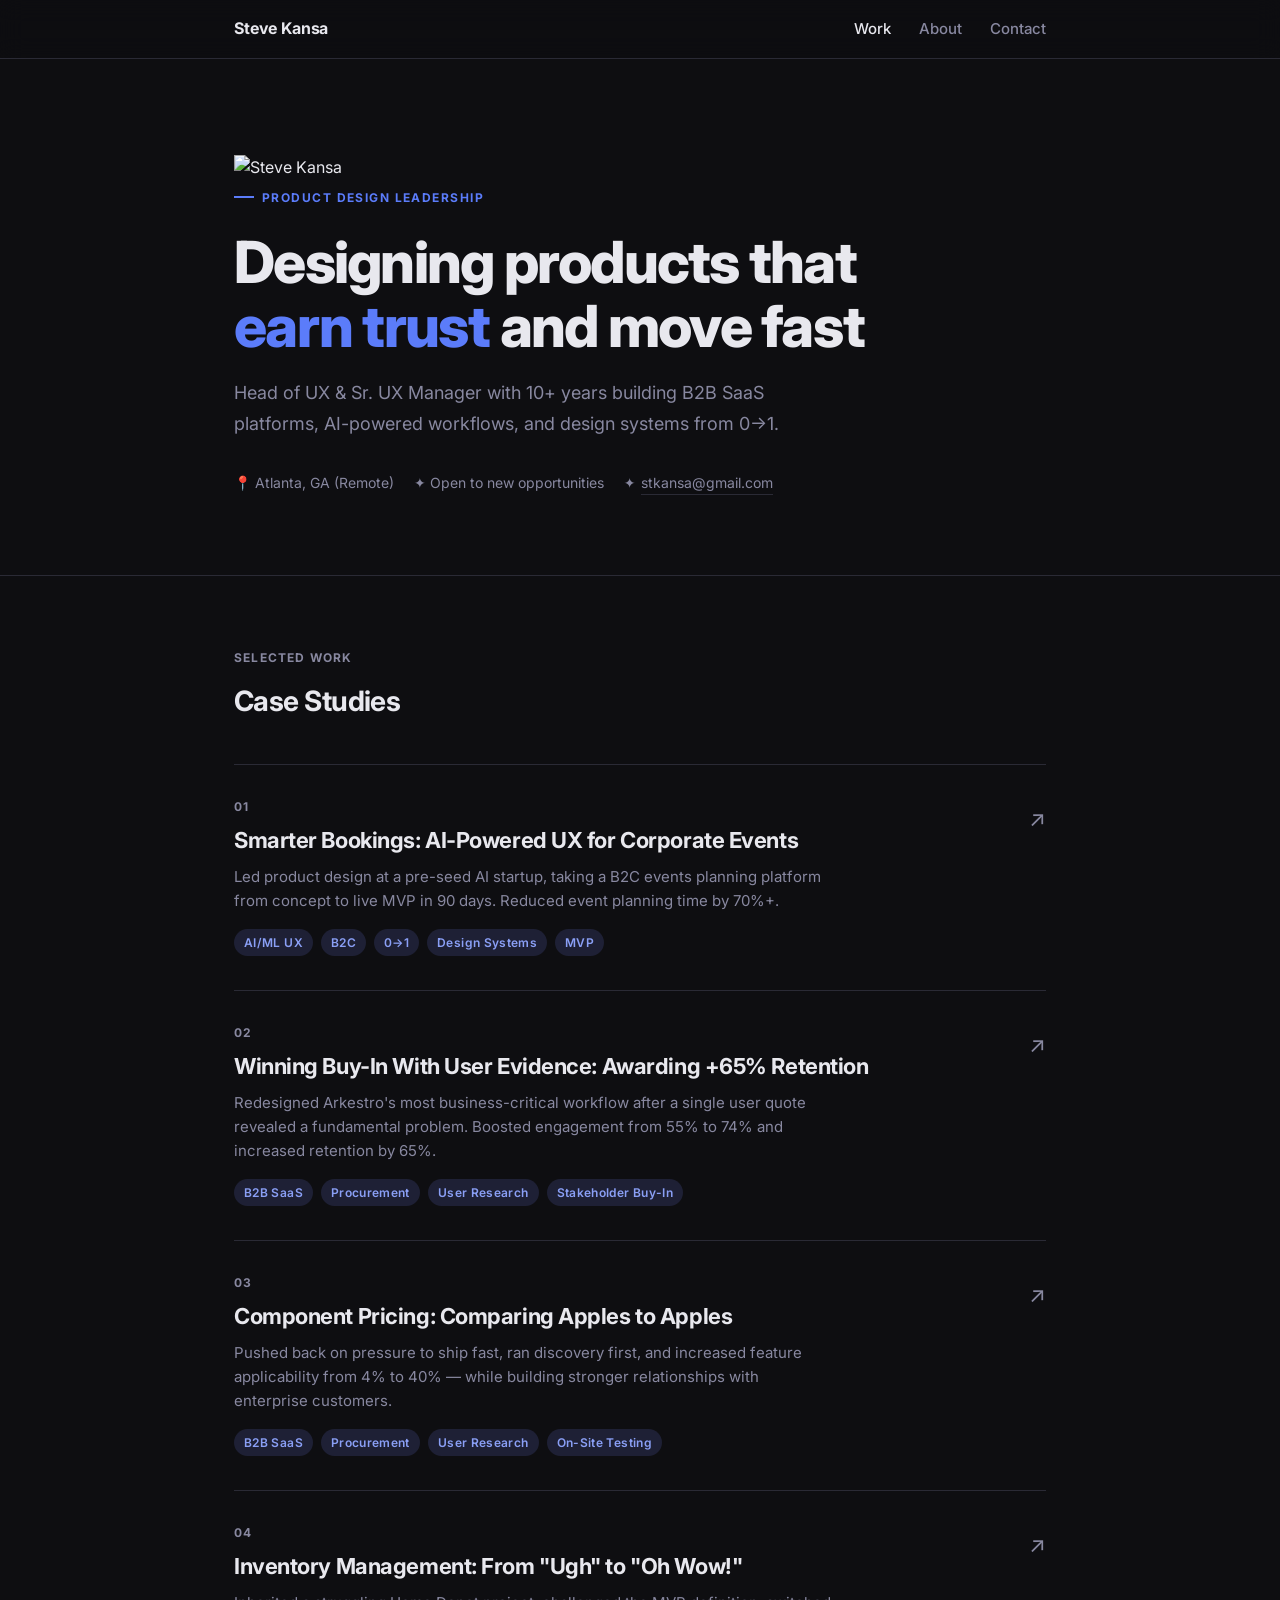
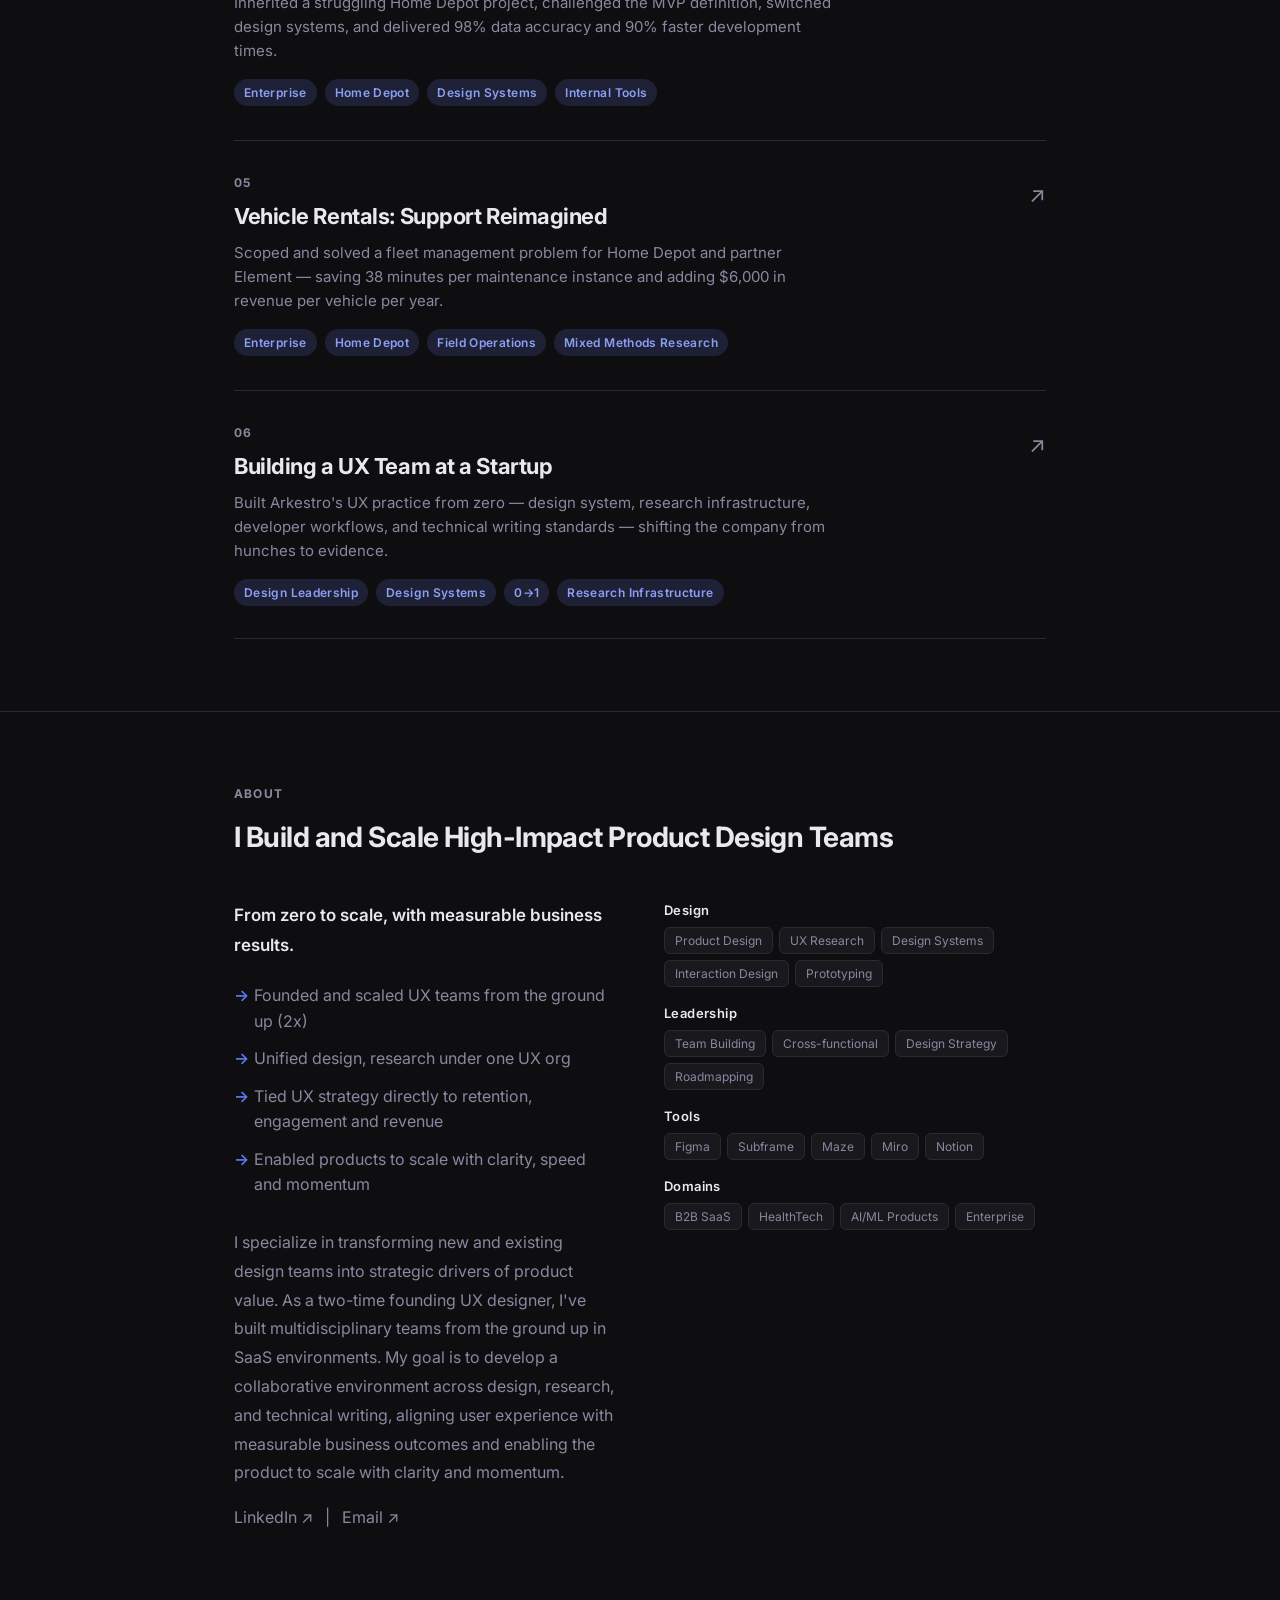
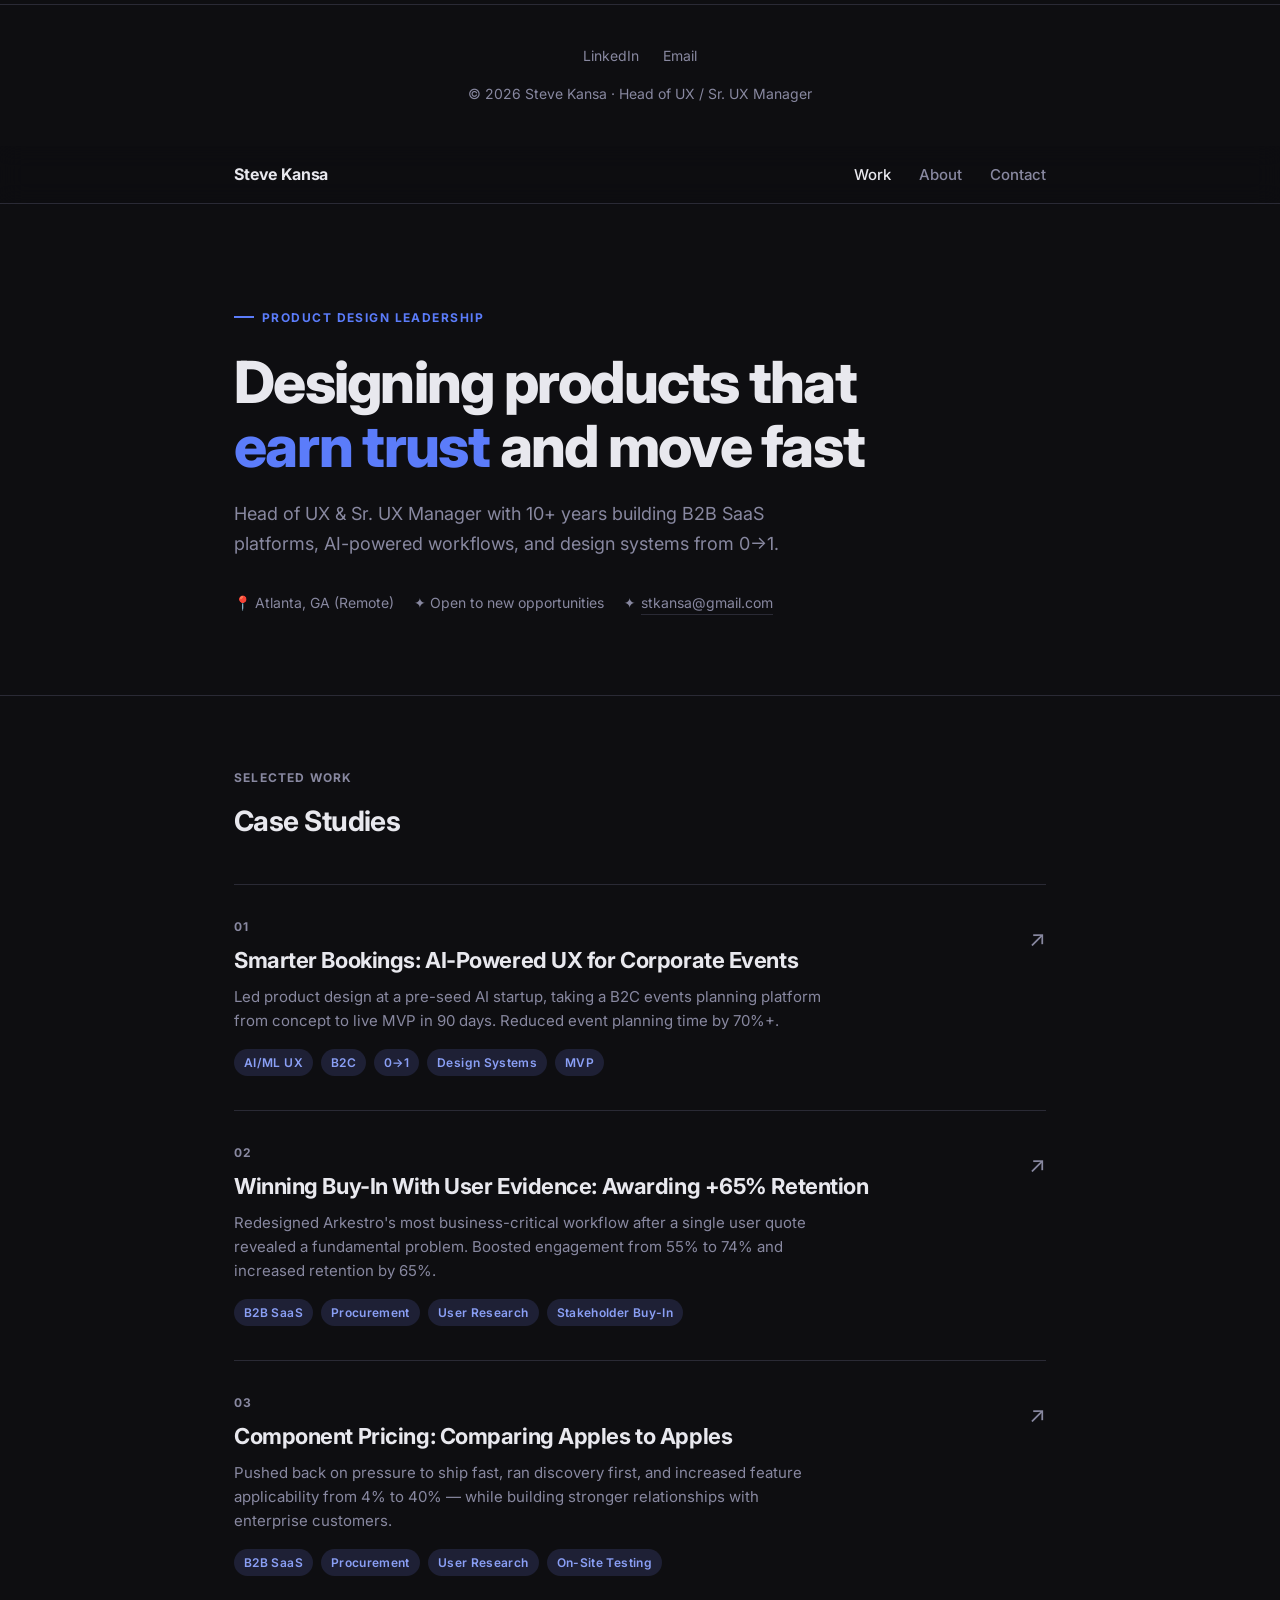
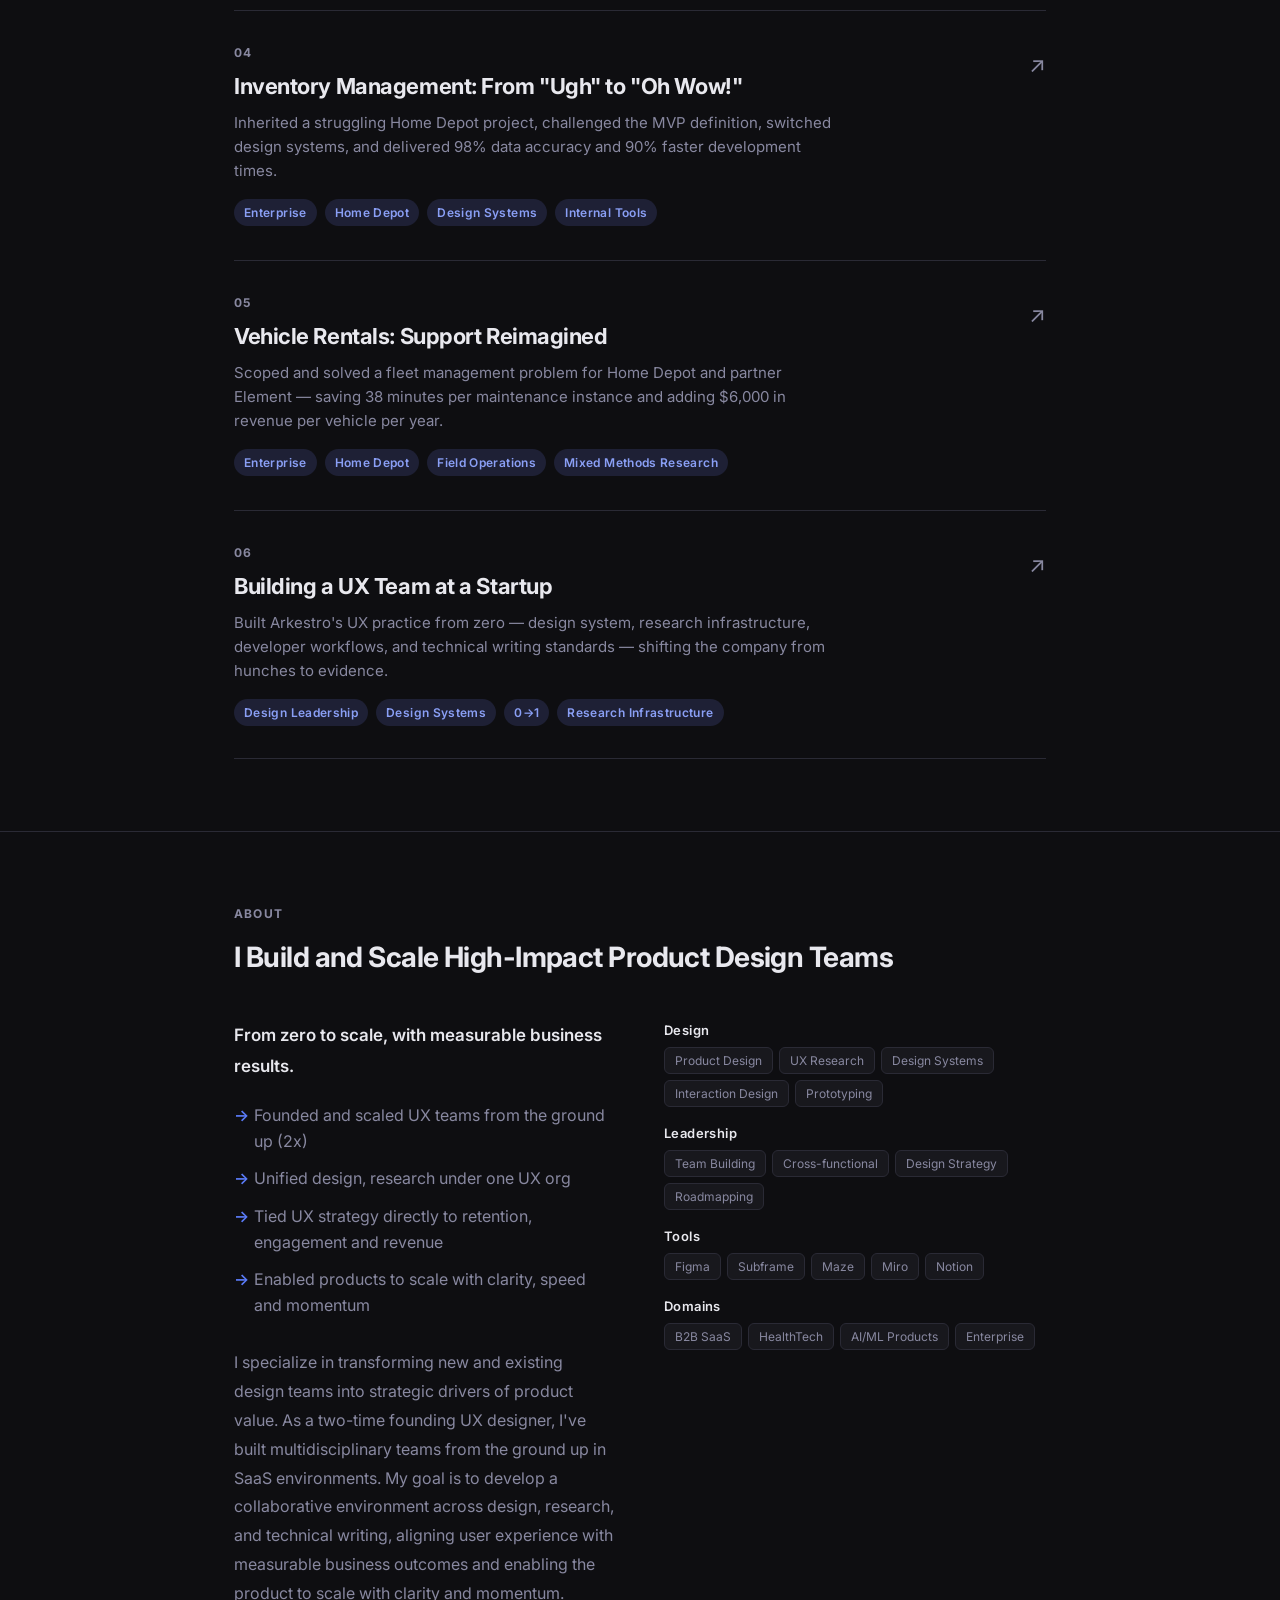
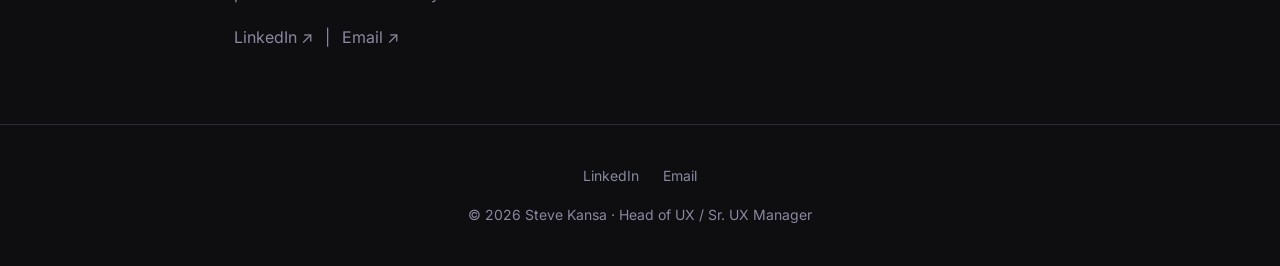
==== commit 9e6061a3: "Add case studies and hero section to index.html" ====
--- a/index.html
+++ b/index.html
@@ -26,6 +26,7 @@
   <!-- Hero -->
   <section class="hero">
     <div class="container">
+      <img class="hero-avatar" src="[data-uri]" alt="Steve Kansa">
       <div class="hero-eyebrow">Product Design Leadership</div>
       <h1>Designing products that <em>earn trust</em> and move fast</h1>
       <p class="hero-sub">Head of UX &amp; Sr. UX Manager with 10+ years building B2B SaaS platforms, AI-powered workflows, and design systems from 0→1.</p>
@@ -96,8 +97,7 @@
             <div class="card-num">04</div>
             <div class="card-title">Inventory Management: From "Ugh" to "Oh Wow!"</div>
             <div class="card-desc">Inherited a struggling Home Depot project, challenged the MVP definition, switched design systems, and delivered 98% data accuracy and 90% faster development times.</div>
-            <div class="card-tags">
-              <span class="tag">Enterprise</span>
+            <div class="card-tags">              <span class="tag">Enterprise</span>
               <span class="tag">Home Depot</span>
               <span class="tag">Design Systems</span>
               <span class="tag">Internal Tools</span>
@@ -216,4 +216,222 @@
   </footer>
 
 </body>
+</html><!DOCTYPE html>
+<html lang="en">
+<head>
+  <meta charset="UTF-8" />
+  <meta name="viewport" content="width=device-width, initial-scale=1.0" />
+  <title>Steve Kansa — Head of UX / Sr. UX Manager</title>
+  <meta name="description" content="Steve Kansa is a product design leader with 10+ years building B2B SaaS products, AI-powered experiences, and design systems." />
+  <link rel="preconnect" href="https://fonts.googleapis.com" />
+  <link rel="preconnect" href="https://fonts.gstatic.com" crossorigin />
+  <link href="https://fonts.googleapis.com/css2?family=Inter:wght@400;500;600;700;800&display=swap" rel="stylesheet" />
+  <link rel="stylesheet" href="css/style.css" />
+</head>
+<body>
+
+  <nav>
+    <div class="nav-inner">
+      <a href="/" class="nav-logo">Steve Kansa</a>
+      <div class="nav-links">
+        <a href="/#work" class="active">Work</a>
+        <a href="/#about">About</a>
+        <a href="mailto:stkansa@gmail.com">Contact</a>
+      </div>
+    </div>
+  </nav>
+
+  <!-- Hero -->
+  <section class="hero">
+    <div class="container">
+      <div class="hero-eyebrow">Product Design Leadership</div>
+      <h1>Designing products that <em>earn trust</em> and move fast</h1>
+      <p class="hero-sub">Head of UX &amp; Sr. UX Manager with 10+ years building B2B SaaS platforms, AI-powered workflows, and design systems from 0→1.</p>
+      <div class="hero-meta">
+        <span>📍 Atlanta, GA (Remote)</span>
+        <span>✦ Open to new opportunities</span>
+        <span>✦ <a href="mailto:stkansa@gmail.com">stkansa@gmail.com</a></span>
+      </div>
+    </div>
+  </section>
+
+  <!-- Work -->
+  <section class="section" id="work">
+    <div class="container">
+      <div class="section-label">Selected Work</div>
+      <div class="section-title">Case Studies</div>
+
+      <div class="case-grid">
+
+        <a href="case-studies/smarter-bookings.html" class="case-card">
+          <div class="card-left">
+            <div class="card-num">01</div>
+            <div class="card-title">Smarter Bookings: AI-Powered UX for Corporate Events</div>
+            <div class="card-desc">Led product design at a pre-seed AI startup, taking a B2C events planning platform from concept to live MVP in 90 days. Reduced event planning time by 70%+.</div>
+            <div class="card-tags">
+              <span class="tag">AI/ML UX</span>
+              <span class="tag">B2C</span>
+              <span class="tag">0→1</span>
+              <span class="tag">Design Systems</span>
+              <span class="tag">MVP</span>
+            </div>
+          </div>
+          <div class="card-arrow">↗</div>
+        </a>
+
+        <a href="case-studies/awarding.html" class="case-card">
+          <div class="card-left">
+            <div class="card-num">02</div>
+            <div class="card-title">Winning Buy-In With User Evidence: Awarding +65% Retention</div>
+            <div class="card-desc">Redesigned Arkestro's most business-critical workflow after a single user quote revealed a fundamental problem. Boosted engagement from 55% to 74% and increased retention by 65%.</div>
+            <div class="card-tags">
+              <span class="tag">B2B SaaS</span>
+              <span class="tag">Procurement</span>
+              <span class="tag">User Research</span>
+              <span class="tag">Stakeholder Buy-In</span>
+            </div>
+          </div>
+          <div class="card-arrow">↗</div>
+        </a>
+
+        <a href="case-studies/component-pricing.html" class="case-card">
+          <div class="card-left">
+            <div class="card-num">03</div>
+            <div class="card-title">Component Pricing: Comparing Apples to Apples</div>
+            <div class="card-desc">Pushed back on pressure to ship fast, ran discovery first, and increased feature applicability from 4% to 40% — while building stronger relationships with enterprise customers.</div>
+            <div class="card-tags">
+              <span class="tag">B2B SaaS</span>
+              <span class="tag">Procurement</span>
+              <span class="tag">User Research</span>
+              <span class="tag">On-Site Testing</span>
+            </div>
+          </div>
+          <div class="card-arrow">↗</div>
+        </a>
+
+        <a href="case-studies/inventory-management.html" class="case-card">
+          <div class="card-left">
+            <div class="card-num">04</div>
+            <div class="card-title">Inventory Management: From "Ugh" to "Oh Wow!"</div>
+            <div class="card-desc">Inherited a struggling Home Depot project, challenged the MVP definition, switched design systems, and delivered 98% data accuracy and 90% faster development times.</div>
+            <div class="card-tags">
+              <span class="tag">Enterprise</span>
+              <span class="tag">Home Depot</span>
+              <span class="tag">Design Systems</span>
+              <span class="tag">Internal Tools</span>
+            </div>
+          </div>
+          <div class="card-arrow">↗</div>
+        </a>
+
+        <a href="case-studies/vehicle-rentals.html" class="case-card">
+          <div class="card-left">
+            <div class="card-num">05</div>
+            <div class="card-title">Vehicle Rentals: Support Reimagined</div>
+            <div class="card-desc">Scoped and solved a fleet management problem for Home Depot and partner Element — saving 38 minutes per maintenance instance and adding $6,000 in revenue per vehicle per year.</div>
+            <div class="card-tags">
+              <span class="tag">Enterprise</span>
+              <span class="tag">Home Depot</span>
+              <span class="tag">Field Operations</span>
+              <span class="tag">Mixed Methods Research</span>
+            </div>
+          </div>
+          <div class="card-arrow">↗</div>
+        </a>
+
+        <a href="case-studies/how-to-build-ux-team.html" class="case-card">
+          <div class="card-left">
+            <div class="card-num">06</div>
+            <div class="card-title">Building a UX Team at a Startup</div>
+            <div class="card-desc">Built Arkestro's UX practice from zero — design system, research infrastructure, developer workflows, and technical writing standards — shifting the company from hunches to evidence.</div>
+            <div class="card-tags">
+              <span class="tag">Design Leadership</span>
+              <span class="tag">Design Systems</span>
+              <span class="tag">0→1</span>
+              <span class="tag">Research Infrastructure</span>
+            </div>
+          </div>
+          <div class="card-arrow">↗</div>
+        </a>
+
+      </div>
+    </div>
+  </section>
+
+  <!-- About -->
+  <section class="section" id="about" style="border-top: 1px solid var(--color-border);">
+    <div class="container">
+      <div class="section-label">About</div>
+      <div class="section-title">I Build and Scale High-Impact Product Design Teams</div>
+      <div class="about-grid">
+        <div class="about-text">
+          <p class="about-sub">From zero to scale, with measurable business results.</p>
+          <ul class="about-bullets">
+            <li>Founded and scaled UX teams from the ground up (2x)</li>
+            <li>Unified design, research under one UX org</li>
+            <li>Tied UX strategy directly to retention, engagement and revenue</li>
+            <li>Enabled products to scale with clarity, speed and momentum</li>
+          </ul>
+          <p>I specialize in transforming new and existing design teams into strategic drivers of product value. As a two-time founding UX designer, I've built multidisciplinary teams from the ground up in SaaS environments. My goal is to develop a collaborative environment across design, research, and technical writing, aligning user experience with measurable business outcomes and enabling the product to scale with clarity and momentum.</p>
+          <p>
+            <a href="https://www.linkedin.com/in/steve-kansa-12b8a84/" target="_blank" rel="noopener">LinkedIn ↗</a>
+            &nbsp;&nbsp;|&nbsp;&nbsp;
+            <a href="mailto:stkansa@gmail.com">Email ↗</a>
+          </p>
+        </div>
+        <div class="skills-list">
+          <div class="skill-row">
+            <div class="skill-label">Design</div>
+            <div class="skill-items">
+              <span class="skill-item">Product Design</span>
+              <span class="skill-item">UX Research</span>
+              <span class="skill-item">Design Systems</span>
+              <span class="skill-item">Interaction Design</span>
+              <span class="skill-item">Prototyping</span>
+            </div>
+          </div>
+          <div class="skill-row">
+            <div class="skill-label">Leadership</div>
+            <div class="skill-items">
+              <span class="skill-item">Team Building</span>
+              <span class="skill-item">Cross-functional</span>
+              <span class="skill-item">Design Strategy</span>
+              <span class="skill-item">Roadmapping</span>
+            </div>
+          </div>
+          <div class="skill-row">
+            <div class="skill-label">Tools</div>
+            <div class="skill-items">
+              <span class="skill-item">Figma</span>
+              <span class="skill-item">Subframe</span>
+              <span class="skill-item">Maze</span>
+              <span class="skill-item">Miro</span>
+              <span class="skill-item">Notion</span>
+            </div>
+          </div>
+          <div class="skill-row">
+            <div class="skill-label">Domains</div>
+            <div class="skill-items">
+              <span class="skill-item">B2B SaaS</span>
+              <span class="skill-item">HealthTech</span>
+              <span class="skill-item">AI/ML Products</span>
+              <span class="skill-item">Enterprise</span>
+            </div>
+          </div>
+        </div>
+      </div>
+    </div>
+  </section>
+
+  <footer>
+    <div class="container">
+      <div class="footer-links">
+        <a href="https://www.linkedin.com/in/steve-kansa-12b8a84/" target="_blank" rel="noopener">LinkedIn</a>
+        <a href="mailto:stkansa@gmail.com">Email</a>
+      </div>
+      <p>© 2026 Steve Kansa · Head of UX / Sr. UX Manager</p>
+    </div>
+  </footer>
+
+</body>
 </html>
--- a/css/style.css
+++ b/css/style.css
@@ -4,7 +4,485 @@
 
 :root {
   --color-bg: #0e0e11;
-  --color-surface: #18181d;
+  --color-surface: #18181d;/* ========================================
+   Steve Kansa Portfolio — Style Sheet
+   ======================================== */
+
+/* ---- Reset & base ---- */
+*, *::before, *::after { box-sizing: border-box; margin: 0; padding: 0; }
+
+:root {
+  --color-bg:       #0e0e11;
+  --color-surface:  #18181d;
+  --color-border:   #2a2a32;
+  --color-text:     #f0f0f4;
+  --color-muted:    #8888a0;
+  --color-accent:   #5b7cfa;
+  --color-tag-bg:   #1e1e28;
+  --color-tag-text: #9090b8;
+  --transition:     0.18s ease;
+  --radius:         10px;
+}
+
+html { scroll-behavior: smooth; }
+
+body {
+  font-family: 'Inter', system-ui, sans-serif;
+  background: var(--color-bg);
+  color: var(--color-text);
+  font-size: 16px;
+  line-height: 1.6;
+  -webkit-font-smoothing: antialiased;
+}
+
+a { color: inherit; text-decoration: none; }
+a:hover { color: var(--color-accent); }
+
+.container {
+  max-width: 860px;
+  margin: 0 auto;
+  padding: 0 24px;
+}
+
+/* ---- Nav ---- */
+nav {
+  position: sticky;
+  top: 0;
+  z-index: 100;
+  background: rgba(14,14,17,0.85);
+  backdrop-filter: blur(12px);
+  border-bottom: 1px solid var(--color-border);
+  padding: 16px 0;
+}
+.nav-inner {
+  max-width: 860px;
+  margin: 0 auto;
+  padding: 0 24px;
+  display: flex;
+  justify-content: space-between;
+  align-items: center;
+}
+.nav-logo { font-weight: 700; font-size: 16px; letter-spacing: -0.01em; }
+.nav-links { display: flex; gap: 28px; font-size: 14px; font-weight: 500; color: var(--color-muted); }
+.nav-links a:hover, .nav-links a.active { color: var(--color-text); }
+
+/* ---- Hero ---- */
+.hero {
+  padding: 96px 0 80px;
+  border-bottom: 1px solid var(--color-border);
+}
+.hero-eyebrow {
+  font-size: 12px;
+  font-weight: 700;
+  letter-spacing: 0.12em;
+  text-transform: uppercase;
+  color: var(--color-accent);
+  margin-bottom: 24px;
+}
+.hero h1 {
+  font-size: clamp(36px, 6vw, 58px);
+  font-weight: 800;
+  letter-spacing: -0.03em;
+  line-height: 1.1;
+  margin-bottom: 20px;
+}
+.hero h1 em { font-style: normal; color: var(--color-accent); }
+.hero-sub {
+  font-size: 18px;
+  color: var(--color-muted);
+  max-width: 580px;
+  margin-bottom: 32px;
+  line-height: 1.7;
+}
+.hero-meta {
+  display: flex;
+  flex-wrap: wrap;
+  gap: 20px;
+  font-size: 14px;
+  color: var(--color-muted);
+}
+.hero-meta a { color: var(--color-muted); border-bottom: 1px solid var(--color-border); }
+.hero-meta a:hover { color: var(--color-accent); border-color: var(--color-accent); }
+
+/* ---- Sections ---- */
+.section { padding: 72px 0; }
+.section-label {
+  font-size: 12px;
+  font-weight: 700;
+  letter-spacing: 0.1em;
+  text-transform: uppercase;
+  color: var(--color-muted);
+  margin-bottom: 12px;
+}
+.section-title {
+  font-size: 28px;
+  font-weight: 700;
+  letter-spacing: -0.02em;
+  margin-bottom: 40px;
+  color: var(--color-text);
+}
+
+/* ---- Case study cards ---- */
+.case-grid {
+  display: flex;
+  flex-direction: column;
+  gap: 2px;
+}
+.case-card {
+  display: grid;
+  grid-template-columns: 1fr auto;
+  align-items: start;
+  gap: 24px;
+  padding: 32px 0;
+  border-top: 1px solid var(--color-border);
+  text-decoration: none;
+  transition: all var(--transition);
+  cursor: pointer;
+}
+.case-card:last-child { border-bottom: 1px solid var(--color-border); }
+.case-card:hover .card-title { color: var(--color-accent); }
+.case-card:hover .card-arrow { transform: translate(4px, -4px); color: var(--color-accent); }
+
+.card-left { min-width: 0; }
+.card-num {
+  font-size: 12px;
+  font-weight: 700;
+  color: var(--color-muted);
+  letter-spacing: 0.05em;
+  margin-bottom: 10px;
+}
+.card-title {
+  font-size: 22px;
+  font-weight: 700;
+  letter-spacing: -0.02em;
+  color: var(--color-text);
+  margin-bottom: 10px;
+  transition: color var(--transition);
+  line-height: 1.3;
+}
+.card-desc {
+  font-size: 15px;
+  color: var(--color-muted);
+  line-height: 1.6;
+  margin-bottom: 16px;
+  max-width: 600px;
+}
+.card-tags { display: flex; flex-wrap: wrap; gap: 8px; }
+.tag {
+  background: var(--color-tag-bg);
+  color: var(--color-tag-text);
+  font-size: 12px;
+  font-weight: 600;
+  padding: 4px 10px;
+  border-radius: 100px;
+  letter-spacing: 0.03em;
+}
+.card-arrow {
+  font-size: 22px;
+  color: var(--color-muted);
+  transition: all var(--transition);
+  flex-shrink: 0;
+  margin-top: 4px;
+}
+
+/* ---- About section ---- */
+.about-grid {
+  display: grid;
+  grid-template-columns: 1fr 1fr;
+  gap: 48px;
+  align-items: start;
+}
+.about-text p { color: var(--color-muted); margin-bottom: 16px; line-height: 1.8; }
+.about-text p:last-child { margin-bottom: 0; }
+.about-sub { font-size: 17px; font-weight: 600; color: var(--color-text) !important; margin-bottom: 16px !important; }
+.about-bullets {
+  list-style: none;
+  padding: 0;
+  margin: 0 0 24px;
+}
+.about-bullets li {
+  color: var(--color-muted);
+  padding: 6px 0 6px 20px;
+  position: relative;
+  line-height: 1.6;
+}
+.about-bullets li::before {
+  content: '→';
+  position: absolute;
+  left: 0;
+  color: var(--color-accent);
+  font-weight: 600;
+}
+.skills-list {
+  display: flex;
+  flex-direction: column;
+  gap: 16px;
+}
+.skill-row { display: flex; flex-direction: column; gap: 6px; }
+.skill-label {
+  font-size: 13px;
+  font-weight: 600;
+  color: var(--color-text);
+  letter-spacing: 0.03em;
+}
+.skill-items { display: flex; flex-wrap: wrap; gap: 6px; }
+.skill-item {
+  background: var(--color-surface);
+  border: 1px solid var(--color-border);
+  color: var(--color-muted);
+  font-size: 12px;
+  padding: 3px 10px;
+  border-radius: 6px;
+}
+
+/* ---- Footer ---- */
+footer {
+  border-top: 1px solid var(--color-border);
+  padding: 40px 0;
+  text-align: center;
+  color: var(--color-muted);
+  font-size: 14px;
+}
+footer a { color: var(--color-muted); }
+footer a:hover { color: var(--color-text); }
+.footer-links { display: flex; justify-content: center; gap: 24px; margin-bottom: 16px; }
+
+/* ========================================
+   Case Study Pages
+   ======================================== */
+.cs-hero {
+  padding: 80px 0 64px;
+  border-bottom: 1px solid var(--color-border);
+}
+.cs-back {
+  display: inline-flex;
+  align-items: center;
+  gap: 6px;
+  font-size: 14px;
+  color: var(--color-muted);
+  margin-bottom: 40px;
+  transition: color var(--transition);
+}
+.cs-back:hover { color: var(--color-text); }
+.cs-back::before { content: '←'; }
+
+.cs-eyebrow {
+  font-size: 13px;
+  font-weight: 600;
+  letter-spacing: 0.08em;
+  text-transform: uppercase;
+  color: var(--color-accent);
+  margin-bottom: 16px;
+}
+.cs-hero h1 {
+  font-size: clamp(30px, 5vw, 48px);
+  font-weight: 800;
+  letter-spacing: -0.03em;
+  line-height: 1.15;
+  margin-bottom: 20px;
+  max-width: 700px;
+}
+.cs-subtitle {
+  font-size: 18px;
+  color: var(--color-muted);
+  max-width: 600px;
+  margin-bottom: 40px;
+}
+.cs-meta-row {
+  display: flex;
+  flex-wrap: wrap;
+  gap: 32px;
+}
+.cs-meta-item { display: flex; flex-direction: column; gap: 4px; }
+.cs-meta-label {
+  font-size: 11px;
+  font-weight: 700;
+  letter-spacing: 0.1em;
+  text-transform: uppercase;
+  color: var(--color-muted);
+}
+.cs-meta-value { font-size: 15px; font-weight: 600; color: var(--color-text); }
+
+/* Case study body */
+.cs-body { padding: 72px 0; }
+.cs-body h2 {
+  font-size: 24px;
+  font-weight: 700;
+  letter-spacing: -0.02em;
+  color: var(--color-text);
+  margin: 56px 0 16px;
+  padding-top: 56px;
+  border-top: 1px solid var(--color-border);
+}
+.cs-body h2:first-child { margin-top: 0; padding-top: 0; border-top: none; }
+.cs-body h3 {
+  font-size: 18px;
+  font-weight: 700;
+  color: var(--color-text);
+  margin: 32px 0 12px;
+}
+.cs-body p {
+  color: var(--color-muted);
+  margin-bottom: 16px;
+  max-width: 700px;
+  line-height: 1.8;
+}
+.cs-body ul, .cs-body ol {
+  padding-left: 24px;
+  color: var(--color-muted);
+  margin-bottom: 16px;
+  max-width: 680px;
+}
+.cs-body li { margin-bottom: 8px; line-height: 1.7; }
+.cs-body strong { color: var(--color-text); font-weight: 600; }
+
+/* Finding callout */
+.finding {
+  background: var(--color-surface);
+  border: 1px solid var(--color-border);
+  border-left: 3px solid var(--color-accent);
+  border-radius: var(--radius);
+  padding: 24px 28px;
+  margin: 24px 0;
+  max-width: 700px;
+}
+.finding-label {
+  font-size: 11px;
+  font-weight: 700;
+  letter-spacing: 0.1em;
+  text-transform: uppercase;
+  color: var(--color-accent);
+  margin-bottom: 8px;
+}
+.finding p { color: var(--color-text); margin-bottom: 8px; font-weight: 500; }
+.finding p:last-child { margin-bottom: 0; }
+.finding span { color: var(--color-muted); font-size: 15px; font-weight: 400; }
+
+/* Outcomes */
+.outcomes {
+  background: var(--color-surface);
+  border: 1px solid var(--color-border);
+  border-radius: var(--radius);
+  padding: 32px;
+  margin: 24px 0;
+  max-width: 700px;
+}
+.outcome-stat {
+  display: flex;
+  align-items: baseline;
+  gap: 12px;
+  margin-bottom: 16px;
+}
+.outcome-stat:last-child { margin-bottom: 0; }
+.outcome-num {
+  font-size: 28px;
+  font-weight: 800;
+  color: var(--color-accent);
+  letter-spacing: -0.03em;
+  min-width: 80px;
+}
+.outcome-desc { font-size: 15px; color: var(--color-muted); }
+
+/* Phase header */
+.phase-header {
+  display: inline-block;
+  background: var(--color-tag-bg);
+  color: var(--color-accent);
+  font-size: 13px;
+  font-weight: 700;
+  letter-spacing: 0.05em;
+  padding: 6px 14px;
+  border-radius: 100px;
+  margin-bottom: 16px;
+}
+
+/* Next case study nav */
+.cs-nav {
+  border-top: 1px solid var(--color-border);
+  padding: 48px 0;
+  display: flex;
+  justify-content: space-between;
+  align-items: center;
+}
+.cs-nav-label { font-size: 12px; font-weight: 700; letter-spacing: 0.08em; text-transform: uppercase; color: var(--color-muted); margin-bottom: 6px; }
+.cs-nav-title { font-size: 18px; font-weight: 700; color: var(--color-text); }
+.cs-nav a:hover .cs-nav-title { color: var(--color-accent); }
+.cs-nav-next { text-align: right; }
+
+/* ---- Password Gate ---- */
+.pw-gate {
+  position: fixed;
+  inset: 0;
+  background: var(--color-bg);
+  z-index: 999;
+  display: flex;
+  align-items: center;
+  justify-content: center;
+  padding: 24px;
+}
+.pw-gate-box {
+  background: var(--color-surface);
+  border: 1px solid var(--color-border);
+  border-radius: var(--radius);
+  padding: 48px 40px;
+  max-width: 400px;
+  width: 100%;
+  text-align: center;
+}
+.pw-gate-box h2 {
+  font-size: 20px;
+  font-weight: 700;
+  margin-bottom: 8px;
+  color: var(--color-text);
+}
+.pw-gate-box p {
+  color: var(--color-muted);
+  font-size: 14px;
+  margin-bottom: 28px;
+}
+.pw-gate-input {
+  width: 100%;
+  background: var(--color-bg);
+  border: 1px solid var(--color-border);
+  border-radius: 8px;
+  padding: 12px 16px;
+  font-size: 16px;
+  color: var(--color-text);
+  font-family: inherit;
+  margin-bottom: 12px;
+  outline: none;
+  transition: border-color var(--transition);
+}
+.pw-gate-input:focus { border-color: var(--color-accent); }
+.pw-gate-btn {
+  width: 100%;
+  background: var(--color-accent);
+  color: #fff;
+  border: none;
+  border-radius: 8px;
+  padding: 12px;
+  font-size: 15px;
+  font-weight: 600;
+  font-family: inherit;
+  cursor: pointer;
+  transition: opacity var(--transition);
+}
+.pw-gate-btn:hover { opacity: 0.85; }
+.pw-gate-error {
+  color: #f87171;
+  font-size: 13px;
+  margin-top: 10px;
+  min-height: 20px;
+}
+
+/* ---- Responsive ---- */
+@media (max-width: 700px) {
+  .about-grid { grid-template-columns: 1fr; }
+  .case-card { grid-template-columns: 1fr; }
+  .card-arrow { display: none; }
+  .cs-meta-row { gap: 20px; }
+  .cs-nav { flex-direction: column; gap: 24px; align-items: flex-start; }
+}
   --color-border: #2a2a35;
   --color-text: #e8e8ee;
   --color-muted: #8888a0;
--- a/css/style.css
+++ b/css/style.css
@@ -4,7 +4,485 @@
 
 :root {
   --color-bg: #0e0e11;
-  --color-surface: #18181d;
+  --color-surface: #18181d;/* ========================================
+   Steve Kansa Portfolio — Style Sheet
+   ======================================== */
+
+/* ---- Reset & base ---- */
+*, *::before, *::after { box-sizing: border-box; margin: 0; padding: 0; }
+
+:root {
+  --color-bg:       #0e0e11;
+  --color-surface:  #18181d;
+  --color-border:   #2a2a32;
+  --color-text:     #f0f0f4;
+  --color-muted:    #8888a0;
+  --color-accent:   #5b7cfa;
+  --color-tag-bg:   #1e1e28;
+  --color-tag-text: #9090b8;
+  --transition:     0.18s ease;
+  --radius:         10px;
+}
+
+html { scroll-behavior: smooth; }
+
+body {
+  font-family: 'Inter', system-ui, sans-serif;
+  background: var(--color-bg);
+  color: var(--color-text);
+  font-size: 16px;
+  line-height: 1.6;
+  -webkit-font-smoothing: antialiased;
+}
+
+a { color: inherit; text-decoration: none; }
+a:hover { color: var(--color-accent); }
+
+.container {
+  max-width: 860px;
+  margin: 0 auto;
+  padding: 0 24px;
+}
+
+/* ---- Nav ---- */
+nav {
+  position: sticky;
+  top: 0;
+  z-index: 100;
+  background: rgba(14,14,17,0.85);
+  backdrop-filter: blur(12px);
+  border-bottom: 1px solid var(--color-border);
+  padding: 16px 0;
+}
+.nav-inner {
+  max-width: 860px;
+  margin: 0 auto;
+  padding: 0 24px;
+  display: flex;
+  justify-content: space-between;
+  align-items: center;
+}
+.nav-logo { font-weight: 700; font-size: 16px; letter-spacing: -0.01em; }
+.nav-links { display: flex; gap: 28px; font-size: 14px; font-weight: 500; color: var(--color-muted); }
+.nav-links a:hover, .nav-links a.active { color: var(--color-text); }
+
+/* ---- Hero ---- */
+.hero {
+  padding: 96px 0 80px;
+  border-bottom: 1px solid var(--color-border);
+}
+.hero-eyebrow {
+  font-size: 12px;
+  font-weight: 700;
+  letter-spacing: 0.12em;
+  text-transform: uppercase;
+  color: var(--color-accent);
+  margin-bottom: 24px;
+}
+.hero h1 {
+  font-size: clamp(36px, 6vw, 58px);
+  font-weight: 800;
+  letter-spacing: -0.03em;
+  line-height: 1.1;
+  margin-bottom: 20px;
+}
+.hero h1 em { font-style: normal; color: var(--color-accent); }
+.hero-sub {
+  font-size: 18px;
+  color: var(--color-muted);
+  max-width: 580px;
+  margin-bottom: 32px;
+  line-height: 1.7;
+}
+.hero-meta {
+  display: flex;
+  flex-wrap: wrap;
+  gap: 20px;
+  font-size: 14px;
+  color: var(--color-muted);
+}
+.hero-meta a { color: var(--color-muted); border-bottom: 1px solid var(--color-border); }
+.hero-meta a:hover { color: var(--color-accent); border-color: var(--color-accent); }
+
+/* ---- Sections ---- */
+.section { padding: 72px 0; }
+.section-label {
+  font-size: 12px;
+  font-weight: 700;
+  letter-spacing: 0.1em;
+  text-transform: uppercase;
+  color: var(--color-muted);
+  margin-bottom: 12px;
+}
+.section-title {
+  font-size: 28px;
+  font-weight: 700;
+  letter-spacing: -0.02em;
+  margin-bottom: 40px;
+  color: var(--color-text);
+}
+
+/* ---- Case study cards ---- */
+.case-grid {
+  display: flex;
+  flex-direction: column;
+  gap: 2px;
+}
+.case-card {
+  display: grid;
+  grid-template-columns: 1fr auto;
+  align-items: start;
+  gap: 24px;
+  padding: 32px 0;
+  border-top: 1px solid var(--color-border);
+  text-decoration: none;
+  transition: all var(--transition);
+  cursor: pointer;
+}
+.case-card:last-child { border-bottom: 1px solid var(--color-border); }
+.case-card:hover .card-title { color: var(--color-accent); }
+.case-card:hover .card-arrow { transform: translate(4px, -4px); color: var(--color-accent); }
+
+.card-left { min-width: 0; }
+.card-num {
+  font-size: 12px;
+  font-weight: 700;
+  color: var(--color-muted);
+  letter-spacing: 0.05em;
+  margin-bottom: 10px;
+}
+.card-title {
+  font-size: 22px;
+  font-weight: 700;
+  letter-spacing: -0.02em;
+  color: var(--color-text);
+  margin-bottom: 10px;
+  transition: color var(--transition);
+  line-height: 1.3;
+}
+.card-desc {
+  font-size: 15px;
+  color: var(--color-muted);
+  line-height: 1.6;
+  margin-bottom: 16px;
+  max-width: 600px;
+}
+.card-tags { display: flex; flex-wrap: wrap; gap: 8px; }
+.tag {
+  background: var(--color-tag-bg);
+  color: var(--color-tag-text);
+  font-size: 12px;
+  font-weight: 600;
+  padding: 4px 10px;
+  border-radius: 100px;
+  letter-spacing: 0.03em;
+}
+.card-arrow {
+  font-size: 22px;
+  color: var(--color-muted);
+  transition: all var(--transition);
+  flex-shrink: 0;
+  margin-top: 4px;
+}
+
+/* ---- About section ---- */
+.about-grid {
+  display: grid;
+  grid-template-columns: 1fr 1fr;
+  gap: 48px;
+  align-items: start;
+}
+.about-text p { color: var(--color-muted); margin-bottom: 16px; line-height: 1.8; }
+.about-text p:last-child { margin-bottom: 0; }
+.about-sub { font-size: 17px; font-weight: 600; color: var(--color-text) !important; margin-bottom: 16px !important; }
+.about-bullets {
+  list-style: none;
+  padding: 0;
+  margin: 0 0 24px;
+}
+.about-bullets li {
+  color: var(--color-muted);
+  padding: 6px 0 6px 20px;
+  position: relative;
+  line-height: 1.6;
+}
+.about-bullets li::before {
+  content: '→';
+  position: absolute;
+  left: 0;
+  color: var(--color-accent);
+  font-weight: 600;
+}
+.skills-list {
+  display: flex;
+  flex-direction: column;
+  gap: 16px;
+}
+.skill-row { display: flex; flex-direction: column; gap: 6px; }
+.skill-label {
+  font-size: 13px;
+  font-weight: 600;
+  color: var(--color-text);
+  letter-spacing: 0.03em;
+}
+.skill-items { display: flex; flex-wrap: wrap; gap: 6px; }
+.skill-item {
+  background: var(--color-surface);
+  border: 1px solid var(--color-border);
+  color: var(--color-muted);
+  font-size: 12px;
+  padding: 3px 10px;
+  border-radius: 6px;
+}
+
+/* ---- Footer ---- */
+footer {
+  border-top: 1px solid var(--color-border);
+  padding: 40px 0;
+  text-align: center;
+  color: var(--color-muted);
+  font-size: 14px;
+}
+footer a { color: var(--color-muted); }
+footer a:hover { color: var(--color-text); }
+.footer-links { display: flex; justify-content: center; gap: 24px; margin-bottom: 16px; }
+
+/* ========================================
+   Case Study Pages
+   ======================================== */
+.cs-hero {
+  padding: 80px 0 64px;
+  border-bottom: 1px solid var(--color-border);
+}
+.cs-back {
+  display: inline-flex;
+  align-items: center;
+  gap: 6px;
+  font-size: 14px;
+  color: var(--color-muted);
+  margin-bottom: 40px;
+  transition: color var(--transition);
+}
+.cs-back:hover { color: var(--color-text); }
+.cs-back::before { content: '←'; }
+
+.cs-eyebrow {
+  font-size: 13px;
+  font-weight: 600;
+  letter-spacing: 0.08em;
+  text-transform: uppercase;
+  color: var(--color-accent);
+  margin-bottom: 16px;
+}
+.cs-hero h1 {
+  font-size: clamp(30px, 5vw, 48px);
+  font-weight: 800;
+  letter-spacing: -0.03em;
+  line-height: 1.15;
+  margin-bottom: 20px;
+  max-width: 700px;
+}
+.cs-subtitle {
+  font-size: 18px;
+  color: var(--color-muted);
+  max-width: 600px;
+  margin-bottom: 40px;
+}
+.cs-meta-row {
+  display: flex;
+  flex-wrap: wrap;
+  gap: 32px;
+}
+.cs-meta-item { display: flex; flex-direction: column; gap: 4px; }
+.cs-meta-label {
+  font-size: 11px;
+  font-weight: 700;
+  letter-spacing: 0.1em;
+  text-transform: uppercase;
+  color: var(--color-muted);
+}
+.cs-meta-value { font-size: 15px; font-weight: 600; color: var(--color-text); }
+
+/* Case study body */
+.cs-body { padding: 72px 0; }
+.cs-body h2 {
+  font-size: 24px;
+  font-weight: 700;
+  letter-spacing: -0.02em;
+  color: var(--color-text);
+  margin: 56px 0 16px;
+  padding-top: 56px;
+  border-top: 1px solid var(--color-border);
+}
+.cs-body h2:first-child { margin-top: 0; padding-top: 0; border-top: none; }
+.cs-body h3 {
+  font-size: 18px;
+  font-weight: 700;
+  color: var(--color-text);
+  margin: 32px 0 12px;
+}
+.cs-body p {
+  color: var(--color-muted);
+  margin-bottom: 16px;
+  max-width: 700px;
+  line-height: 1.8;
+}
+.cs-body ul, .cs-body ol {
+  padding-left: 24px;
+  color: var(--color-muted);
+  margin-bottom: 16px;
+  max-width: 680px;
+}
+.cs-body li { margin-bottom: 8px; line-height: 1.7; }
+.cs-body strong { color: var(--color-text); font-weight: 600; }
+
+/* Finding callout */
+.finding {
+  background: var(--color-surface);
+  border: 1px solid var(--color-border);
+  border-left: 3px solid var(--color-accent);
+  border-radius: var(--radius);
+  padding: 24px 28px;
+  margin: 24px 0;
+  max-width: 700px;
+}
+.finding-label {
+  font-size: 11px;
+  font-weight: 700;
+  letter-spacing: 0.1em;
+  text-transform: uppercase;
+  color: var(--color-accent);
+  margin-bottom: 8px;
+}
+.finding p { color: var(--color-text); margin-bottom: 8px; font-weight: 500; }
+.finding p:last-child { margin-bottom: 0; }
+.finding span { color: var(--color-muted); font-size: 15px; font-weight: 400; }
+
+/* Outcomes */
+.outcomes {
+  background: var(--color-surface);
+  border: 1px solid var(--color-border);
+  border-radius: var(--radius);
+  padding: 32px;
+  margin: 24px 0;
+  max-width: 700px;
+}
+.outcome-stat {
+  display: flex;
+  align-items: baseline;
+  gap: 12px;
+  margin-bottom: 16px;
+}
+.outcome-stat:last-child { margin-bottom: 0; }
+.outcome-num {
+  font-size: 28px;
+  font-weight: 800;
+  color: var(--color-accent);
+  letter-spacing: -0.03em;
+  min-width: 80px;
+}
+.outcome-desc { font-size: 15px; color: var(--color-muted); }
+
+/* Phase header */
+.phase-header {
+  display: inline-block;
+  background: var(--color-tag-bg);
+  color: var(--color-accent);
+  font-size: 13px;
+  font-weight: 700;
+  letter-spacing: 0.05em;
+  padding: 6px 14px;
+  border-radius: 100px;
+  margin-bottom: 16px;
+}
+
+/* Next case study nav */
+.cs-nav {
+  border-top: 1px solid var(--color-border);
+  padding: 48px 0;
+  display: flex;
+  justify-content: space-between;
+  align-items: center;
+}
+.cs-nav-label { font-size: 12px; font-weight: 700; letter-spacing: 0.08em; text-transform: uppercase; color: var(--color-muted); margin-bottom: 6px; }
+.cs-nav-title { font-size: 18px; font-weight: 700; color: var(--color-text); }
+.cs-nav a:hover .cs-nav-title { color: var(--color-accent); }
+.cs-nav-next { text-align: right; }
+
+/* ---- Password Gate ---- */
+.pw-gate {
+  position: fixed;
+  inset: 0;
+  background: var(--color-bg);
+  z-index: 999;
+  display: flex;
+  align-items: center;
+  justify-content: center;
+  padding: 24px;
+}
+.pw-gate-box {
+  background: var(--color-surface);
+  border: 1px solid var(--color-border);
+  border-radius: var(--radius);
+  padding: 48px 40px;
+  max-width: 400px;
+  width: 100%;
+  text-align: center;
+}
+.pw-gate-box h2 {
+  font-size: 20px;
+  font-weight: 700;
+  margin-bottom: 8px;
+  color: var(--color-text);
+}
+.pw-gate-box p {
+  color: var(--color-muted);
+  font-size: 14px;
+  margin-bottom: 28px;
+}
+.pw-gate-input {
+  width: 100%;
+  background: var(--color-bg);
+  border: 1px solid var(--color-border);
+  border-radius: 8px;
+  padding: 12px 16px;
+  font-size: 16px;
+  color: var(--color-text);
+  font-family: inherit;
+  margin-bottom: 12px;
+  outline: none;
+  transition: border-color var(--transition);
+}
+.pw-gate-input:focus { border-color: var(--color-accent); }
+.pw-gate-btn {
+  width: 100%;
+  background: var(--color-accent);
+  color: #fff;
+  border: none;
+  border-radius: 8px;
+  padding: 12px;
+  font-size: 15px;
+  font-weight: 600;
+  font-family: inherit;
+  cursor: pointer;
+  transition: opacity var(--transition);
+}
+.pw-gate-btn:hover { opacity: 0.85; }
+.pw-gate-error {
+  color: #f87171;
+  font-size: 13px;
+  margin-top: 10px;
+  min-height: 20px;
+}
+
+/* ---- Responsive ---- */
+@media (max-width: 700px) {
+  .about-grid { grid-template-columns: 1fr; }
+  .case-card { grid-template-columns: 1fr; }
+  .card-arrow { display: none; }
+  .cs-meta-row { gap: 20px; }
+  .cs-nav { flex-direction: column; gap: 24px; align-items: flex-start; }
+}
   --color-border: #2a2a35;
   --color-text: #e8e8ee;
   --color-muted: #8888a0;
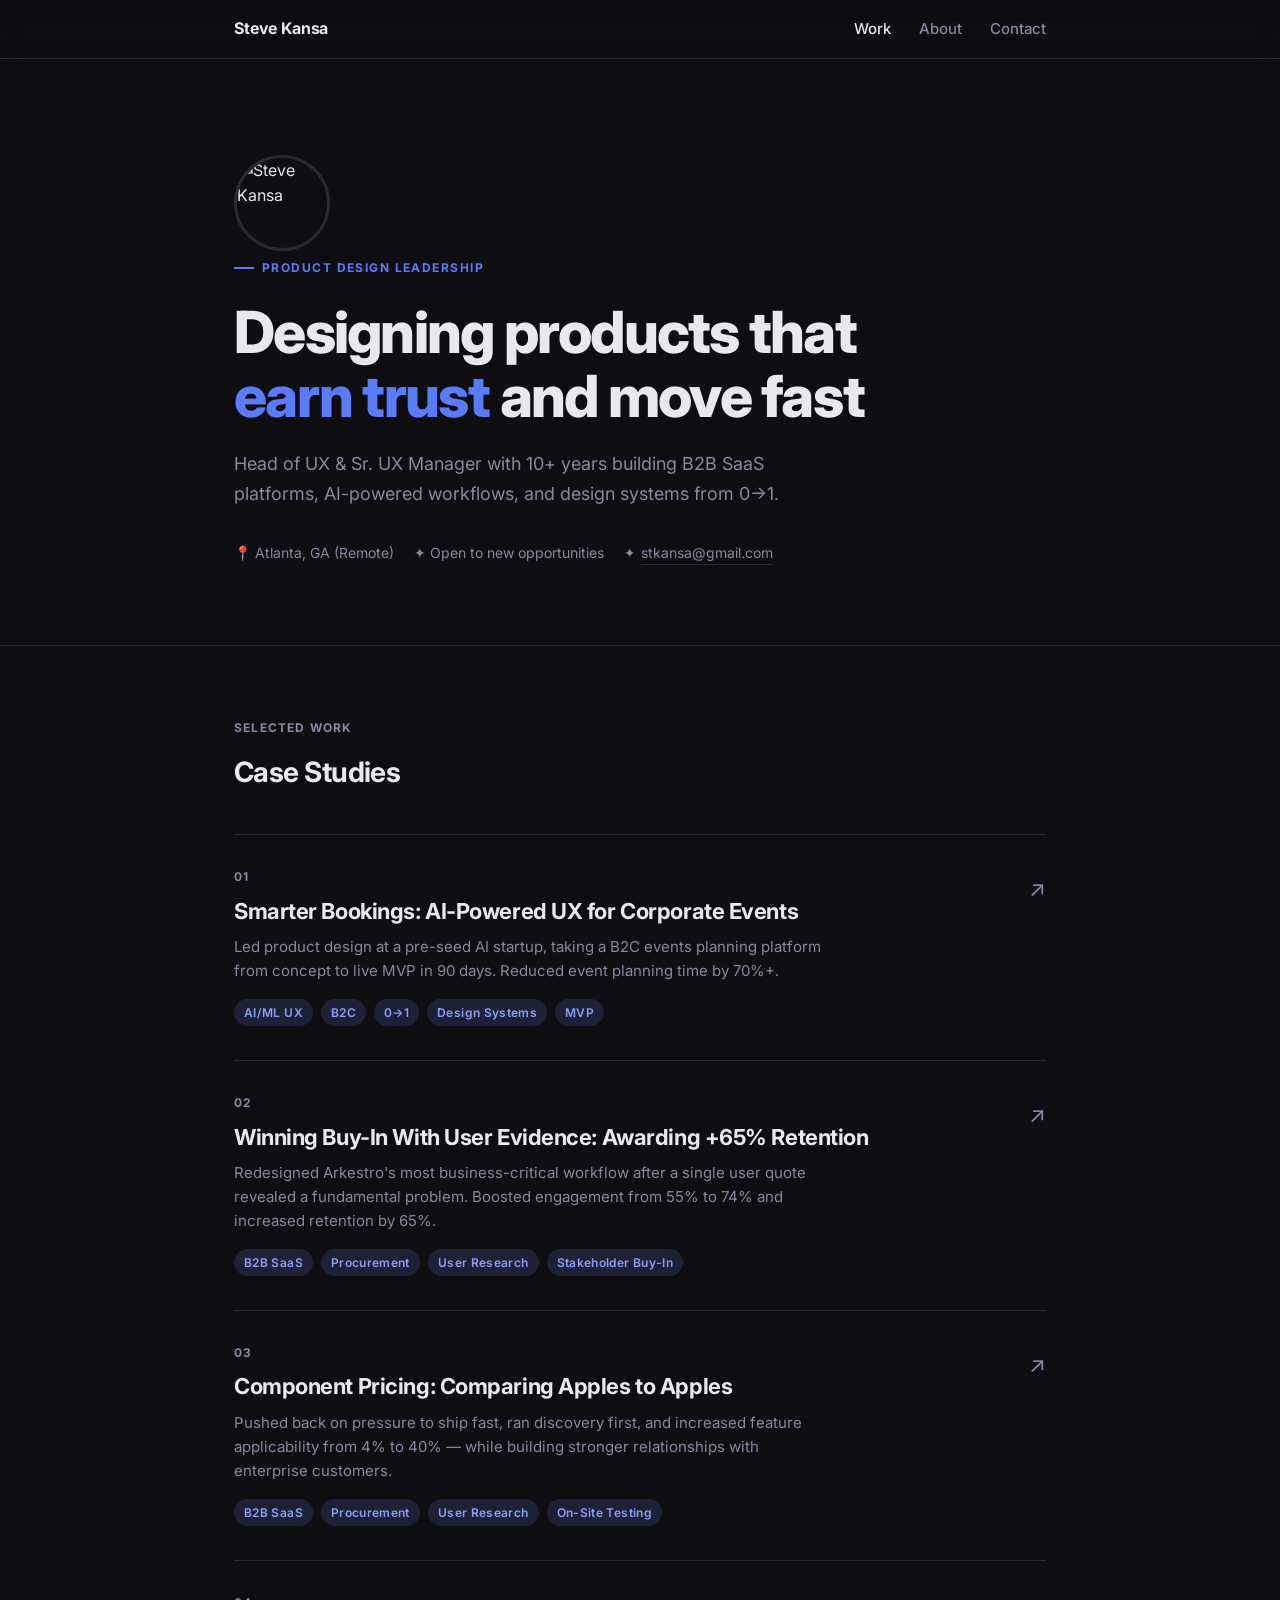
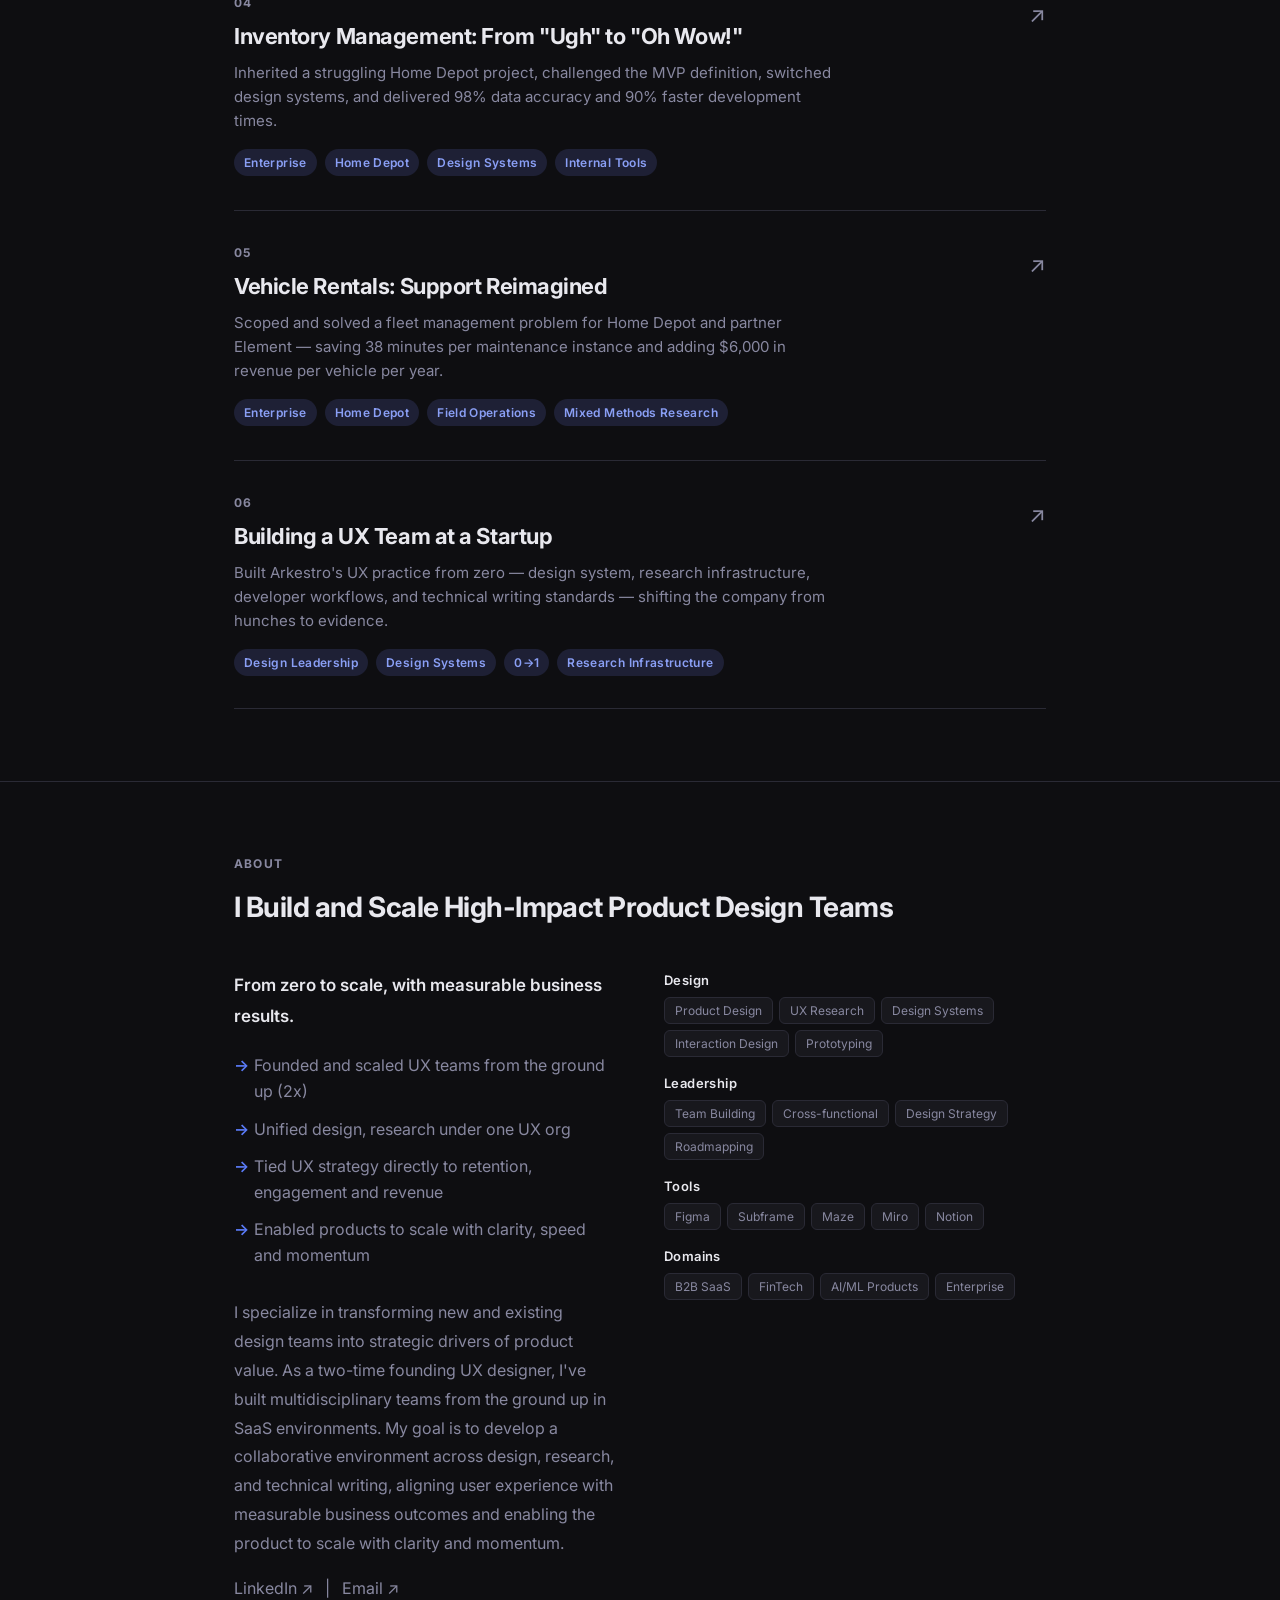
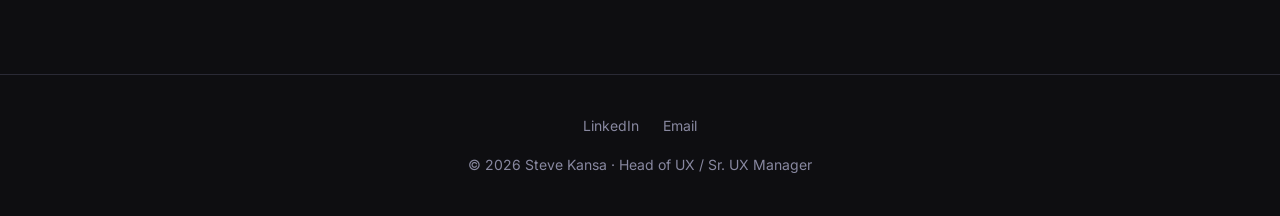
==== commit 057ae26a: "Update index.html" ====
--- a/index.html
+++ b/index.html
@@ -26,7 +26,7 @@
   <!-- Hero -->
   <section class="hero">
     <div class="container">
-      <img class="hero-avatar" src="[data-uri]" alt="Steve Kansa">
+      <img class="hero-avatar" src="images/avatar.png" alt="Steve Kansa" />
       <div class="hero-eyebrow">Product Design Leadership</div>
       <h1>Designing products that <em>earn trust</em> and move fast</h1>
       <p class="hero-sub">Head of UX &amp; Sr. UX Manager with 10+ years building B2B SaaS platforms, AI-powered workflows, and design systems from 0→1.</p>
@@ -97,7 +97,8 @@
             <div class="card-num">04</div>
             <div class="card-title">Inventory Management: From "Ugh" to "Oh Wow!"</div>
             <div class="card-desc">Inherited a struggling Home Depot project, challenged the MVP definition, switched design systems, and delivered 98% data accuracy and 90% faster development times.</div>
-            <div class="card-tags">              <span class="tag">Enterprise</span>
+            <div class="card-tags">
+              <span class="tag">Enterprise</span>
               <span class="tag">Home Depot</span>
               <span class="tag">Design Systems</span>
               <span class="tag">Internal Tools</span>
@@ -195,7 +196,7 @@
             <div class="skill-label">Domains</div>
             <div class="skill-items">
               <span class="skill-item">B2B SaaS</span>
-              <span class="skill-item">HealthTech</span>
+              <span class="skill-item">FinTech</span>
               <span class="skill-item">AI/ML Products</span>
               <span class="skill-item">Enterprise</span>
             </div>
@@ -216,222 +217,4 @@
   </footer>
 
 </body>
-</html><!DOCTYPE html>
-<html lang="en">
-<head>
-  <meta charset="UTF-8" />
-  <meta name="viewport" content="width=device-width, initial-scale=1.0" />
-  <title>Steve Kansa — Head of UX / Sr. UX Manager</title>
-  <meta name="description" content="Steve Kansa is a product design leader with 10+ years building B2B SaaS products, AI-powered experiences, and design systems." />
-  <link rel="preconnect" href="https://fonts.googleapis.com" />
-  <link rel="preconnect" href="https://fonts.gstatic.com" crossorigin />
-  <link href="https://fonts.googleapis.com/css2?family=Inter:wght@400;500;600;700;800&display=swap" rel="stylesheet" />
-  <link rel="stylesheet" href="css/style.css" />
-</head>
-<body>
-
-  <nav>
-    <div class="nav-inner">
-      <a href="/" class="nav-logo">Steve Kansa</a>
-      <div class="nav-links">
-        <a href="/#work" class="active">Work</a>
-        <a href="/#about">About</a>
-        <a href="mailto:stkansa@gmail.com">Contact</a>
-      </div>
-    </div>
-  </nav>
-
-  <!-- Hero -->
-  <section class="hero">
-    <div class="container">
-      <div class="hero-eyebrow">Product Design Leadership</div>
-      <h1>Designing products that <em>earn trust</em> and move fast</h1>
-      <p class="hero-sub">Head of UX &amp; Sr. UX Manager with 10+ years building B2B SaaS platforms, AI-powered workflows, and design systems from 0→1.</p>
-      <div class="hero-meta">
-        <span>📍 Atlanta, GA (Remote)</span>
-        <span>✦ Open to new opportunities</span>
-        <span>✦ <a href="mailto:stkansa@gmail.com">stkansa@gmail.com</a></span>
-      </div>
-    </div>
-  </section>
-
-  <!-- Work -->
-  <section class="section" id="work">
-    <div class="container">
-      <div class="section-label">Selected Work</div>
-      <div class="section-title">Case Studies</div>
-
-      <div class="case-grid">
-
-        <a href="case-studies/smarter-bookings.html" class="case-card">
-          <div class="card-left">
-            <div class="card-num">01</div>
-            <div class="card-title">Smarter Bookings: AI-Powered UX for Corporate Events</div>
-            <div class="card-desc">Led product design at a pre-seed AI startup, taking a B2C events planning platform from concept to live MVP in 90 days. Reduced event planning time by 70%+.</div>
-            <div class="card-tags">
-              <span class="tag">AI/ML UX</span>
-              <span class="tag">B2C</span>
-              <span class="tag">0→1</span>
-              <span class="tag">Design Systems</span>
-              <span class="tag">MVP</span>
-            </div>
-          </div>
-          <div class="card-arrow">↗</div>
-        </a>
-
-        <a href="case-studies/awarding.html" class="case-card">
-          <div class="card-left">
-            <div class="card-num">02</div>
-            <div class="card-title">Winning Buy-In With User Evidence: Awarding +65% Retention</div>
-            <div class="card-desc">Redesigned Arkestro's most business-critical workflow after a single user quote revealed a fundamental problem. Boosted engagement from 55% to 74% and increased retention by 65%.</div>
-            <div class="card-tags">
-              <span class="tag">B2B SaaS</span>
-              <span class="tag">Procurement</span>
-              <span class="tag">User Research</span>
-              <span class="tag">Stakeholder Buy-In</span>
-            </div>
-          </div>
-          <div class="card-arrow">↗</div>
-        </a>
-
-        <a href="case-studies/component-pricing.html" class="case-card">
-          <div class="card-left">
-            <div class="card-num">03</div>
-            <div class="card-title">Component Pricing: Comparing Apples to Apples</div>
-            <div class="card-desc">Pushed back on pressure to ship fast, ran discovery first, and increased feature applicability from 4% to 40% — while building stronger relationships with enterprise customers.</div>
-            <div class="card-tags">
-              <span class="tag">B2B SaaS</span>
-              <span class="tag">Procurement</span>
-              <span class="tag">User Research</span>
-              <span class="tag">On-Site Testing</span>
-            </div>
-          </div>
-          <div class="card-arrow">↗</div>
-        </a>
-
-        <a href="case-studies/inventory-management.html" class="case-card">
-          <div class="card-left">
-            <div class="card-num">04</div>
-            <div class="card-title">Inventory Management: From "Ugh" to "Oh Wow!"</div>
-            <div class="card-desc">Inherited a struggling Home Depot project, challenged the MVP definition, switched design systems, and delivered 98% data accuracy and 90% faster development times.</div>
-            <div class="card-tags">
-              <span class="tag">Enterprise</span>
-              <span class="tag">Home Depot</span>
-              <span class="tag">Design Systems</span>
-              <span class="tag">Internal Tools</span>
-            </div>
-          </div>
-          <div class="card-arrow">↗</div>
-        </a>
-
-        <a href="case-studies/vehicle-rentals.html" class="case-card">
-          <div class="card-left">
-            <div class="card-num">05</div>
-            <div class="card-title">Vehicle Rentals: Support Reimagined</div>
-            <div class="card-desc">Scoped and solved a fleet management problem for Home Depot and partner Element — saving 38 minutes per maintenance instance and adding $6,000 in revenue per vehicle per year.</div>
-            <div class="card-tags">
-              <span class="tag">Enterprise</span>
-              <span class="tag">Home Depot</span>
-              <span class="tag">Field Operations</span>
-              <span class="tag">Mixed Methods Research</span>
-            </div>
-          </div>
-          <div class="card-arrow">↗</div>
-        </a>
-
-        <a href="case-studies/how-to-build-ux-team.html" class="case-card">
-          <div class="card-left">
-            <div class="card-num">06</div>
-            <div class="card-title">Building a UX Team at a Startup</div>
-            <div class="card-desc">Built Arkestro's UX practice from zero — design system, research infrastructure, developer workflows, and technical writing standards — shifting the company from hunches to evidence.</div>
-            <div class="card-tags">
-              <span class="tag">Design Leadership</span>
-              <span class="tag">Design Systems</span>
-              <span class="tag">0→1</span>
-              <span class="tag">Research Infrastructure</span>
-            </div>
-          </div>
-          <div class="card-arrow">↗</div>
-        </a>
-
-      </div>
-    </div>
-  </section>
-
-  <!-- About -->
-  <section class="section" id="about" style="border-top: 1px solid var(--color-border);">
-    <div class="container">
-      <div class="section-label">About</div>
-      <div class="section-title">I Build and Scale High-Impact Product Design Teams</div>
-      <div class="about-grid">
-        <div class="about-text">
-          <p class="about-sub">From zero to scale, with measurable business results.</p>
-          <ul class="about-bullets">
-            <li>Founded and scaled UX teams from the ground up (2x)</li>
-            <li>Unified design, research under one UX org</li>
-            <li>Tied UX strategy directly to retention, engagement and revenue</li>
-            <li>Enabled products to scale with clarity, speed and momentum</li>
-          </ul>
-          <p>I specialize in transforming new and existing design teams into strategic drivers of product value. As a two-time founding UX designer, I've built multidisciplinary teams from the ground up in SaaS environments. My goal is to develop a collaborative environment across design, research, and technical writing, aligning user experience with measurable business outcomes and enabling the product to scale with clarity and momentum.</p>
-          <p>
-            <a href="https://www.linkedin.com/in/steve-kansa-12b8a84/" target="_blank" rel="noopener">LinkedIn ↗</a>
-            &nbsp;&nbsp;|&nbsp;&nbsp;
-            <a href="mailto:stkansa@gmail.com">Email ↗</a>
-          </p>
-        </div>
-        <div class="skills-list">
-          <div class="skill-row">
-            <div class="skill-label">Design</div>
-            <div class="skill-items">
-              <span class="skill-item">Product Design</span>
-              <span class="skill-item">UX Research</span>
-              <span class="skill-item">Design Systems</span>
-              <span class="skill-item">Interaction Design</span>
-              <span class="skill-item">Prototyping</span>
-            </div>
-          </div>
-          <div class="skill-row">
-            <div class="skill-label">Leadership</div>
-            <div class="skill-items">
-              <span class="skill-item">Team Building</span>
-              <span class="skill-item">Cross-functional</span>
-              <span class="skill-item">Design Strategy</span>
-              <span class="skill-item">Roadmapping</span>
-            </div>
-          </div>
-          <div class="skill-row">
-            <div class="skill-label">Tools</div>
-            <div class="skill-items">
-              <span class="skill-item">Figma</span>
-              <span class="skill-item">Subframe</span>
-              <span class="skill-item">Maze</span>
-              <span class="skill-item">Miro</span>
-              <span class="skill-item">Notion</span>
-            </div>
-          </div>
-          <div class="skill-row">
-            <div class="skill-label">Domains</div>
-            <div class="skill-items">
-              <span class="skill-item">B2B SaaS</span>
-              <span class="skill-item">HealthTech</span>
-              <span class="skill-item">AI/ML Products</span>
-              <span class="skill-item">Enterprise</span>
-            </div>
-          </div>
-        </div>
-      </div>
-    </div>
-  </section>
-
-  <footer>
-    <div class="container">
-      <div class="footer-links">
-        <a href="https://www.linkedin.com/in/steve-kansa-12b8a84/" target="_blank" rel="noopener">LinkedIn</a>
-        <a href="mailto:stkansa@gmail.com">Email</a>
-      </div>
-      <p>© 2026 Steve Kansa · Head of UX / Sr. UX Manager</p>
-    </div>
-  </footer>
-
-</body>
 </html>
--- a/css/style.css
+++ b/css/style.css
@@ -1,4 +1,965 @@
 /* =========================================
+   Steve Kansa Portfolio — Global Styles
+   ===========/* =========================================
+   Steve Kansa Portfolio — Global Styles
+   ========================================= */
+
+:root {
+  --color-bg: #0e0e11;
+  --color-surface: #18181d;
+  --color-border: #2a2a35;
+  --color-text: #e8e8ee;
+  --color-muted: #8888a0;
+  --color-accent: #5b7cfa;
+  --color-accent-hover: #7b96ff;
+  --color-tag-bg: #1e2035;
+  --color-tag-text: #8a9ff5;
+  --font-sans: 'Inter', -apple-system, BlinkMacSystemFont, 'Segoe UI', sans-serif;
+  --font-serif: 'Georgia', 'Times New Roman', serif;
+  --max-width: 900px;
+  --radius: 12px;
+  --transition: 0.2s ease;
+}
+
+*, *::before, *::after { box-sizing: border-box; margin: 0; padding: 0; }
+
+html { scroll-behavior: smooth; }
+
+body {
+  background: var(--color-bg);
+  color: var(--color-text);
+  font-family: var(--font-sans);
+  font-size: 17px;
+  line-height: 1.7;
+  -webkit-font-smoothing: antialiased;
+}
+
+a { color: var(--color-accent); text-decoration: none; transition: color var(--transition); }
+a:hover { color: var(--color-accent-hover); }
+
+img { max-width: 100%; display: block; }
+
+/* ---- Layout ---- */
+.container { max-width: var(--max-width); margin: 0 auto; padding: 0 24px; }
+
+/* ---- Nav ---- */
+nav {
+  position: sticky;
+  top: 0;
+  z-index: 100;
+  background: rgba(14,14,17,0.85);
+  backdrop-filter: blur(12px);
+  border-bottom: 1px solid var(--color-border);
+  padding: 16px 0;
+}
+.nav-inner {
+  max-width: var(--max-width);
+  margin: 0 auto;
+  padding: 0 24px;
+  display: flex;
+  align-items: center;
+  justify-content: space-between;
+}
+.nav-logo {
+  font-weight: 700;
+  font-size: 17px;
+  color: var(--color-text);
+  letter-spacing: -0.02em;
+}
+.nav-logo:hover { color: var(--color-text); }
+.nav-links { display: flex; gap: 28px; }
+.nav-links a {
+  color: var(--color-muted);
+  font-size: 15px;
+  font-weight: 500;
+  transition: color var(--transition);
+}
+.nav-links a:hover, .nav-links a.active { color: var(--color-text); }
+
+/* ---- Avatar ---- */
+.hero-avatar {
+  width: 96px;
+  height: 96px;
+  border-radius: 50%;
+  object-fit: cover;
+  margin-bottom: 24px;
+  border: 3px solid var(--color-border);
+}
+
+/* ---- Hero ---- */
+.hero {
+  padding: 96px 0 80px;
+  border-bottom: 1px solid var(--color-border);
+}
+.hero-eyebrow {
+  display: inline-flex;
+  align-items: center;
+  gap: 8px;
+  font-size: 13px;
+  font-weight: 600;
+  letter-spacing: 0.08em;
+  text-transform: uppercase;
+  color: var(--color-accent);
+  margin-bottom: 24px;
+}
+.hero-eyebrow::before {
+  content: '';
+  width: 20px;
+  height: 2px;
+  background: var(--color-accent);
+  display: inline-block;
+}
+.hero h1 {
+  font-size: clamp(38px, 6vw, 60px);
+  font-weight: 800;
+  line-height: 1.1;
+  letter-spacing: -0.04em;
+  color: var(--color-text);
+  max-width: 720px;
+  margin-bottom: 24px;
+}
+.hero h1 em {
+  font-style: normal;
+  color: var(--color-accent);
+}
+.hero-sub {
+  font-size: 19px;
+  color: var(--color-muted);
+  max-width: 580px;
+  line-height: 1.6;
+  margin-bottom: 40px;
+}
+.hero-meta {
+  display: flex;
+  flex-wrap: wrap;
+  gap: 20px;
+  font-size: 14px;
+  color: var(--color-muted);
+}
+.hero-meta span { display: flex; align-items: center; gap: 6px; }
+
+/* ---- Section headers ---- */
+.section { padding: 72px 0; }
+.section-label {
+  font-size: 12px;
+  font-weight: 700;
+  letter-spacing: 0.1em;
+  text-transform: uppercase;
+  color: var(--color-muted);
+  margin-bottom: 12px;
+}
+.section-title {
+  font-size: 28px;
+  font-weight: 700;
+  letter-spacing: -0.02em;
+  margin-bottom: 40px;
+  color: var(--color-text);
+}
+
+/* ---- Case study cards ---- */
+.case-grid {
+  display: flex;
+  flex-direction: column;
+  gap: 2px;
+}
+.case-card {
+  display: grid;
+  grid-template-columns: 1fr auto;
+  align-items: start;
+  gap: 24px;
+  padding: 32px 0;
+  border-top: 1px solid var(--color-border);
+  text-decoration: none;
+  transition: all var(--transition);
+  cursor: pointer;
+}
+.case-card:last-child { border-bottom: 1px solid var(--color-border); }
+.case-card:hover .card-title { color: var(--color-accent); }
+.case-card:hover .card-arrow { transform: translate(4px, -4px); color: var(--color-accent); }
+
+.card-left { min-width: 0; }
+.card-num {
+  font-size: 12px;
+  font-weight: 700;
+  color: var(--color-muted);
+  letter-spacing: 0.05em;
+  margin-bottom: 10px;
+}
+.card-title {
+  font-size: 22px;
+  font-weight: 700;
+  letter-spacing: -0.02em;
+  color: var(--color-text);
+  margin-bottom: 10px;
+  transition: color var(--transition);
+  line-height: 1.3;
+}
+.card-desc {
+  font-size: 15px;
+  color: var(--color-muted);
+  line-height: 1.6;
+  margin-bottom: 16px;
+  max-width: 600px;
+}
+.card-tags { display: flex; flex-wrap: wrap; gap: 8px; }
+.tag {
+  background: var(--color-tag-bg);
+  color: var(--color-tag-text);
+  font-size: 12px;
+  font-weight: 600;
+  padding: 4px 10px;
+  border-radius: 100px;
+  letter-spacing: 0.03em;
+}
+.card-arrow {
+  font-size: 22px;
+  color: var(--color-muted);
+  transition: all var(--transition);
+  flex-shrink: 0;
+  margin-top: 4px;
+}
+
+/* ---- About section ---- */
+.about-grid {
+  display: grid;
+  grid-template-columns: 1fr 1fr;
+  gap: 48px;
+  align-items: start;
+}
+.about-text p { color: var(--color-muted); margin-bottom: 16px; line-height: 1.8; }
+.about-text p:last-child { margin-bottom: 0; }
+.about-sub { font-size: 17px; font-weight: 600; color: var(--color-text) !important; margin-bottom: 16px !important; }
+.about-bullets {
+  list-style: none;
+  padding: 0;
+  margin: 0 0 24px;
+}
+.about-bullets li {
+  color: var(--color-muted);
+  padding: 6px 0 6px 20px;
+  position: relative;
+  line-height: 1.6;
+}
+.about-bullets li::before {
+  content: '→';
+  position: absolute;
+  left: 0;
+  color: var(--color-accent);
+  font-weight: 600;
+}
+.skills-list {
+  display: flex;
+  flex-direction: column;
+  gap: 16px;
+}
+.skill-row { display: flex; flex-direction: column; gap: 6px; }
+.skill-label {
+  font-size: 13px;
+  font-weight: 600;
+  color: var(--color-text);
+  letter-spacing: 0.03em;
+}
+.skill-items { display: flex; flex-wrap: wrap; gap: 6px; }
+.skill-item {
+  background: var(--color-surface);
+  border: 1px solid var(--color-border);
+  color: var(--color-muted);
+  font-size: 12px;
+  padding: 3px 10px;
+  border-radius: 6px;
+}
+
+/* ---- Footer ---- */
+footer {
+  border-top: 1px solid var(--color-border);
+  padding: 40px 0;
+  text-align: center;
+  color: var(--color-muted);
+  font-size: 14px;
+}
+footer a { color: var(--color-muted); }
+footer a:hover { color: var(--color-text); }
+.footer-links { display: flex; justify-content: center; gap: 24px; margin-bottom: 16px; }
+
+/* ========================================
+   Case Study Pages
+   ======================================== */
+.cs-hero {
+  padding: 80px 0 64px;
+  border-bottom: 1px solid var(--color-border);
+}
+.cs-back {
+  display: inline-flex;
+  align-items: center;
+  gap: 6px;
+  font-size: 14px;
+  color: var(--color-muted);
+  margin-bottom: 40px;
+  transition: color var(--transition);
+}
+.cs-back:hover { color: var(--color-text); }
+.cs-back::before { content: '←'; }
+
+.cs-eyebrow {
+  font-size: 13px;
+  font-weight: 600;
+  letter-spacing: 0.08em;
+  text-transform: uppercase;
+  color: var(--color-accent);
+  margin-bottom: 16px;
+}
+.cs-hero h1 {
+  font-size: clamp(30px, 5vw, 48px);
+  font-weight: 800;
+  letter-spacing: -0.03em;
+  line-height: 1.15;
+  margin-bottom: 20px;
+  max-width: 700px;
+}
+.cs-subtitle {
+  font-size: 18px;
+  color: var(--color-muted);
+  max-width: 600px;
+  margin-bottom: 40px;
+}
+.cs-meta-row {
+  display: flex;
+  flex-wrap: wrap;
+  gap: 32px;
+}
+.cs-meta-item { display: flex; flex-direction: column; gap: 4px; }
+.cs-meta-label {
+  font-size: 11px;
+  font-weight: 700;
+  letter-spacing: 0.1em;
+  text-transform: uppercase;
+  color: var(--color-muted);
+}
+.cs-meta-value { font-size: 15px; font-weight: 600; color: var(--color-text); }
+
+/* Case study body */
+.cs-body { padding: 72px 0; }
+.cs-body h2 {
+  font-size: 24px;
+  font-weight: 700;
+  letter-spacing: -0.02em;
+  color: var(--color-text);
+  margin: 56px 0 16px;
+  padding-top: 56px;
+  border-top: 1px solid var(--color-border);
+}
+.cs-body h2:first-child { margin-top: 0; padding-top: 0; border-top: none; }
+.cs-body h3 {
+  font-size: 18px;
+  font-weight: 700;
+  color: var(--color-text);
+  margin: 32px 0 12px;
+}
+.cs-body p {
+  color: var(--color-muted);
+  margin-bottom: 16px;
+  max-width: 700px;
+  line-height: 1.8;
+}
+.cs-body ul, .cs-body ol {
+  padding-left: 24px;
+  color: var(--color-muted);
+  margin-bottom: 16px;
+  max-width: 680px;
+}
+.cs-body li { margin-bottom: 8px; line-height: 1.7; }
+.cs-body strong { color: var(--color-text); font-weight: 600; }
+
+/* Finding callout */
+.finding {
+  background: var(--color-surface);
+  border: 1px solid var(--color-border);
+  border-left: 3px solid var(--color-accent);
+  border-radius: var(--radius);
+  padding: 24px 28px;
+  margin: 24px 0;
+  max-width: 700px;
+}
+.finding-label {
+  font-size: 11px;
+  font-weight: 700;
+  letter-spacing: 0.1em;
+  text-transform: uppercase;
+  color: var(--color-accent);
+  margin-bottom: 8px;
+}
+.finding p { color: var(--color-text); margin-bottom: 8px; font-weight: 500; }
+.finding p:last-child { margin-bottom: 0; }
+.finding span { color: var(--color-muted); font-size: 15px; font-weight: 400; }
+
+/* Outcomes */
+.outcomes {
+  background: var(--color-surface);
+  border: 1px solid var(--color-border);
+  border-radius: var(--radius);
+  padding: 32px;
+  margin: 24px 0;
+  max-width: 700px;
+}
+.outcome-stat {
+  display: flex;
+  align-items: baseline;
+  gap: 12px;
+  margin-bottom: 16px;
+}
+.outcome-stat:last-child { margin-bottom: 0; }
+.outcome-num {
+  font-size: 28px;
+  font-weight: 800;
+  color: var(--color-accent);
+  letter-spacing: -0.03em;
+  min-width: 80px;
+}
+.outcome-desc { font-size: 15px; color: var(--color-muted); }
+
+/* Case study images */
+.cs-img {
+  width: 100%;
+  max-width: 700px;
+  border-radius: var(--radius);
+  border: 1px solid var(--color-border);
+  margin: 24px 0;
+  display: block;
+}
+
+/* Phase header */
+.phase-header {
+  display: inline-block;
+  background: var(--color-tag-bg);
+  color: var(--color-accent);
+  font-size: 13px;
+  font-weight: 700;
+  letter-spacing: 0.05em;
+  padding: 6px 14px;
+  border-radius: 100px;
+  margin-bottom: 16px;
+}
+
+/* Next case study nav */
+.cs-nav {
+  border-top: 1px solid var(--color-border);
+  padding: 48px 0;
+  display: flex;
+  justify-content: space-between;
+  align-items: center;
+}
+.cs-nav-label { font-size: 12px; font-weight: 700; letter-spacing: 0.08em; text-transform: uppercase; color: var(--color-muted); margin-bottom: 6px; }
+.cs-nav-title { font-size: 18px; font-weight: 700; color: var(--color-text); }
+.cs-nav a:hover .cs-nav-title { color: var(--color-accent); }
+.cs-nav-next { text-align: right; }
+
+/* Password gate */
+.pw-gate {
+  position: fixed;
+  inset: 0;
+  background: var(--color-bg);
+  z-index: 9999;
+  display: flex;
+  align-items: center;
+  justify-content: center;
+}
+.pw-gate-box {
+  background: var(--color-surface);
+  border: 1px solid var(--color-border);
+  border-radius: var(--radius);
+  padding: 40px;
+  width: 100%;
+  max-width: 400px;
+  text-align: center;
+}
+.pw-gate-input {
+  width: 100%;
+  background: var(--color-bg);
+  border: 1px solid var(--color-border);
+  border-radius: 8px;
+  padding: 12px 16px;
+  color: var(--color-text);
+  font-size: 16px;
+  font-family: var(--font-sans);
+  margin-bottom: 12px;
+  outline: none;
+}
+.pw-gate-input:focus { border-color: var(--color-accent); }
+.pw-gate-btn {
+  width: 100%;
+  background: var(--color-accent);
+  color: #fff;
+  border: none;
+  border-radius: 8px;
+  padding: 12px 24px;
+  font-size: 15px;
+  font-weight: 600;
+  font-family: var(--font-sans);
+  cursor: pointer;
+  transition: background var(--transition);
+}
+.pw-gate-btn:hover { background: var(--color-accent-hover); }
+.pw-gate-error { color: #f87171; font-size: 14px; margin-top: 12px; min-height: 20px; }
+
+/* ---- Responsive ---- */
+@media (max-width: 700px) {
+  .about-grid { grid-template-columns: 1fr; }
+  .case-card { grid-template-columns: 1fr; }
+  .card-arrow { display: none; }
+  .cs-meta-row { gap: 20px; }
+  .cs-nav { flex-direction: column; gap: 24px; align-items: flex-start; }
+}
+/* =========================================
+   Steve Kansa Portfolio — Global Styles
+   ========================================= */
+
+:root {
+  --color-bg: #0e0e11;
+  --color-surface: #18181d;
+  --color-border: #2a2a35;
+  --color-text: #e8e8ee;
+  --color-muted: #8888a0;
+  --color-accent: #5b7cfa;
+  --color-accent-hover: #7b96ff;
+  --color-tag-bg: #1e2035;
+  --color-tag-text: #8a9ff5;
+  --font-sans: 'Inter', -apple-system, BlinkMacSystemFont, 'Segoe UI', sans-serif;
+  --font-serif: 'Georgia', 'Times New Roman', serif;
+  --max-width: 900px;
+  --radius: 12px;
+  --transition: 0.2s ease;
+}
+
+*, *::before, *::after { box-sizing: border-box; margin: 0; padding: 0; }
+
+html { scroll-behavior: smooth; }
+
+body {
+  background: var(--color-bg);
+  color: var(--color-text);
+  font-family: var(--font-sans);
+  font-size: 17px;
+  line-height: 1.7;
+  -webkit-font-smoothing: antialiased;
+}
+
+a { color: var(--color-accent); text-decoration: none; transition: color var(--transition); }
+a:hover { color: var(--color-accent-hover); }
+
+img { max-width: 100%; display: block; }
+
+/* ---- Layout ---- */
+.container { max-width: var(--max-width); margin: 0 auto; padding: 0 24px; }
+
+/* ---- Nav ---- */
+nav {
+  position: sticky;
+  top: 0;
+  z-index: 100;
+  background: rgba(14,14,17,0.85);
+  backdrop-filter: blur(12px);
+  border-bottom: 1px solid var(--color-border);
+  padding: 16px 0;
+}
+.nav-inner {
+  max-width: var(--max-width);
+  margin: 0 auto;
+  padding: 0 24px;
+  display: flex;
+  align-items: center;
+  justify-content: space-between;
+}
+.nav-logo {
+  font-weight: 700;
+  font-size: 17px;
+  color: var(--color-text);
+  letter-spacing: -0.02em;
+}
+.nav-logo:hover { color: var(--color-text); }
+.nav-links { display: flex; gap: 28px; }
+.nav-links a {
+  color: var(--color-muted);
+  font-size: 15px;
+  font-weight: 500;
+  transition: color var(--transition);
+}
+.nav-links a:hover, .nav-links a.active { color: var(--color-text); }
+
+/* ---- Avatar ---- */
+.hero-avatar {
+  width: 96px;
+  height: 96px;
+  border-radius: 50%;
+  object-fit: cover;
+  margin-bottom: 24px;
+  border: 3px solid var(--color-border);
+}
+
+/* ---- Hero ---- */
+.hero {
+  padding: 96px 0 80px;
+  border-bottom: 1px solid var(--color-border);
+}
+.hero-eyebrow {
+  display: inline-flex;
+  align-items: center;
+  gap: 8px;
+  font-size: 13px;
+  font-weight: 600;
+  letter-spacing: 0.08em;
+  text-transform: uppercase;
+  color: var(--color-accent);
+  margin-bottom: 24px;
+}
+.hero-eyebrow::before {
+  content: '';
+  width: 20px;
+  height: 2px;
+  background: var(--color-accent);
+  display: inline-block;
+}
+.hero h1 {
+  font-size: clamp(38px, 6vw, 60px);
+  font-weight: 800;
+  line-height: 1.1;
+  letter-spacing: -0.04em;
+  color: var(--color-text);
+  max-width: 720px;
+  margin-bottom: 24px;
+}
+.hero h1 em {
+  font-style: normal;
+  color: var(--color-accent);
+}
+.hero-sub {
+  font-size: 19px;
+  color: var(--color-muted);
+  max-width: 580px;
+  line-height: 1.6;
+  margin-bottom: 40px;
+}
+.hero-meta {
+  display: flex;
+  flex-wrap: wrap;
+  gap: 20px;
+  font-size: 14px;
+  color: var(--color-muted);
+}
+.hero-meta span { display: flex; align-items: center; gap: 6px; }
+
+/* ---- Section headers ---- */
+.section { padding: 72px 0; }
+.section-label {
+  font-size: 12px;
+  font-weight: 700;
+  letter-spacing: 0.1em;
+  text-transform: uppercase;
+  color: var(--color-muted);
+  margin-bottom: 12px;
+}
+.section-title {
+  font-size: 28px;
+  font-weight: 700;
+  letter-spacing: -0.02em;
+  margin-bottom: 40px;
+  color: var(--color-text);
+}
+
+/* ---- Case study cards ---- */
+.case-grid {
+  display: flex;
+  flex-direction: column;
+  gap: 2px;
+}
+.case-card {
+  display: grid;
+  grid-template-columns: 1fr auto;
+  align-items: start;
+  gap: 24px;
+  padding: 32px 0;
+  border-top: 1px solid var(--color-border);
+  text-decoration: none;
+  transition: all var(--transition);
+  cursor: pointer;
+}
+.case-card:last-child { border-bottom: 1px solid var(--color-border); }
+.case-card:hover .card-title { color: var(--color-accent); }
+.case-card:hover .card-arrow { transform: translate(4px, -4px); color: var(--color-accent); }
+
+.card-left { min-width: 0; }
+.card-num {
+  font-size: 12px;
+  font-weight: 700;
+  color: var(--color-muted);
+  letter-spacing: 0.05em;
+  margin-bottom: 10px;
+}
+.card-title {
+  font-size: 22px;
+  font-weight: 700;
+  letter-spacing: -0.02em;
+  color: var(--color-text);
+  margin-bottom: 10px;
+  transition: color var(--transition);
+  line-height: 1.3;
+}
+.card-desc {
+  font-size: 15px;
+  color: var(--color-muted);
+  line-height: 1.6;
+  margin-bottom: 16px;
+  max-width: 600px;
+}
+.card-tags { display: flex; flex-wrap: wrap; gap: 8px; }
+.tag {
+  background: var(--color-tag-bg);
+  color: var(--color-tag-text);
+  font-size: 12px;
+  font-weight: 600;
+  padding: 4px 10px;
+  border-radius: 100px;
+  letter-spacing: 0.03em;
+}
+.card-arrow {
+  font-size: 22px;
+  color: var(--color-muted);
+  transition: all var(--transition);
+  flex-shrink: 0;
+  margin-top: 4px;
+}
+
+/* ---- About section ---- */
+.about-grid {
+  display: grid;
+  grid-template-columns: 1fr 1fr;
+  gap: 48px;
+  align-items: start;
+}
+.about-text p { color: var(--color-muted); margin-bottom: 16px; line-height: 1.8; }
+.about-text p:last-child { margin-bottom: 0; }
+.about-sub { font-size: 17px; font-weight: 600; color: var(--color-text) !important; margin-bottom: 16px !important; }
+.about-bullets {
+  list-style: none;
+  padding: 0;
+  margin: 0 0 24px;
+}
+.about-bullets li {
+  color: var(--color-muted);
+  padding: 6px 0 6px 20px;
+  position: relative;
+  line-height: 1.6;
+}
+.about-bullets li::before {
+  content: '→';
+  position: absolute;
+  left: 0;
+  color: var(--color-accent);
+  font-weight: 600;
+}
+.skills-list {
+  display: flex;
+  flex-direction: column;
+  gap: 16px;
+}
+.skill-row { display: flex; flex-direction: column; gap: 6px; }
+.skill-label {
+  font-size: 13px;
+  font-weight: 600;
+  color: var(--color-text);
+  letter-spacing: 0.03em;
+}
+.skill-items { display: flex; flex-wrap: wrap; gap: 6px; }
+.skill-item {
+  background: var(--color-surface);
+  border: 1px solidvar(--color-border);
+  color: var(--color-muted);
+  font-size: 12px;
+  padding: 3px 10px;
+  border-radius: 6px;
+}
+
+/* ---- Footer ---- */
+footer {
+  border-top: 1px solid var(--color-border);
+  padding: 40px 0;
+  text-align: center;
+  color: var(--color-muted);
+  font-size: 14px;
+}
+footer a { color: var(--color-muted); }
+footer a:hover { color: var(--color-text); }
+.footer-links { display: flex; justify-content: center; gap: 24px; margin-bottom: 16px; }
+
+/* ========================================
+   Case Study Pages
+   ======================================== */
+.cs-hero {
+  padding: 80px 0 64px;
+  border-bottom: 1px solid var(--color-border);
+}
+.cs-back {
+  display: inline-flex;
+  align-items: center;
+  gap: 6px;
+  font-size: 14px;
+  color: var(--color-muted);
+  margin-bottom: 40px;
+  transition: color var(--transition);
+}
+.cs-back:hover { color: var(--color-text); }
+.cs-back::before { content: '←'; }
+
+.cs-eyebrow {
+  font-size: 13px;
+  font-weight: 600;
+  letter-spacing: 0.08em;
+  text-transform: uppercase;
+  color: var(--color-accent);
+  margin-bottom: 16px;
+}
+.cs-hero h1 {
+  font-size: clamp(30px, 5vw, 48px);
+  font-weight: 800;
+  letter-spacing: -0.03em;
+  line-height: 1.15;
+  margin-bottom: 20px;
+  max-width: 700px;
+}
+.cs-subtitle {
+  font-size: 18px;
+  color: var(--color-muted);
+  max-width: 600px;
+  margin-bottom: 40px;
+}
+.cs-meta-row {
+  display: flex;
+  flex-wrap: wrap;
+  gap: 32px;
+}
+.cs-meta-item { display: flex; flex-direction: column; gap: 4px; }
+.cs-meta-label {
+  font-size: 11px;
+  font-weight: 700;
+  letter-spacing: 0.1em;
+  text-transform: uppercase;
+  color: var(--color-muted);
+}
+.cs-meta-value { font-size: 15px; font-weight: 600; color: var(--color-text); }
+
+/* Case study body */
+.cs-body { padding: 72px 0; }
+.cs-body h2 {
+  font-size: 24px;
+  font-weight: 700;
+  letter-spacing: -0.02em;
+  color: var(--color-text);
+  margin: 56px 0 16px;
+  padding-top: 56px;
+  border-top: 1px solid var(--color-border);
+}
+.cs-body h2:first-child { margin-top: 0; padding-top: 0; border-top: none; }
+.cs-body h3 {
+  font-size: 18px;
+  font-weight: 700;
+  color: var(--color-text);
+  margin: 32px 0 12px;
+}
+.cs-body p {
+  color: var(--color-muted);
+  margin-bottom: 16px;
+  max-width: 700px;
+  line-height: 1.8;
+}
+.cs-body ul, .cs-body ol {
+  padding-left: 24px;
+  color: var(--color-muted);
+  margin-bottom: 16px;
+  max-width: 680px;
+}
+.cs-body li { margin-bottom: 8px; line-height: 1.7; }
+.cs-body strong { color: var(--color-text); font-weight: 600; }
+
+/* Finding callout */
+.finding {
+  background: var(--color-surface);
+  border: 1px solid var(--color-border);
+  border-left: 3px solid var(--color-accent);
+  border-radius: var(--radius);
+  padding: 24px 28px;
+  margin: 24px 0;
+  max-width: 700px;
+}
+.finding-label {
+  font-size: 11px;
+  font-weight: 700;
+  letter-spacing: 0.1em;
+  text-transform: uppercase;
+  color: var(--color-accent);
+  margin-bottom: 8px;
+}
+.finding p { color: var(--color-text); margin-bottom: 8px; font-weight: 500; }
+.finding p:last-child { margin-bottom: 0; }
+.finding span { color: var(--color-muted); font-size: 15px; font-weight: 400; }
+
+/* Outcomes */
+.outcomes {
+  background: var(--color-surface);
+  border: 1px solid var(--color-border);
+  border-radius: var(--radius);
+  padding: 32px;
+  margin: 24px 0;
+  max-width: 700px;
+}
+.outcome-stat {
+  display: flex;
+  align-items: baseline;
+  gap: 12px;
+  margin-bottom: 16px;
+}
+.outcome-stat:last-child { margin-bottom: 0; }
+.outcome-num {
+  font-size: 28px;
+  font-weight: 800;
+  color: var(--color-accent);
+  letter-spacing: -0.03em;
+  min-width: 80px;
+}
+.outcome-desc { font-size: 15px; color: var(--color-muted); }
+
+/* Phase header */
+.phase-header {
+  display: inline-block;
+  background: var(--color-tag-bg);
+  color: var(--color-accent);
+  font-size: 13px;
+  font-weight: 700;
+  letter-spacing: 0.05em;
+  padding: 6px 14px;
+  border-radius: 100px;
+  margin-bottom: 16px;
+}
+
+/* Next case study nav */
+.cs-nav {
+  border-top: 1px solid var(--color-border);
+  padding: 48px 0;
+  display: flex;
+  justify-content: space-between;
+  align-items: center;
+}
+.cs-nav-label { font-size: 12px; font-weight: 700; letter-spacing: 0.08em; text-transform: uppercase; color: var(--color-muted); margin-bottom: 6px; }
+.cs-nav-title { font-size: 18px; font-weight: 700; color: var(--color-text); }
+.cs-nav a:hover .cs-nav-title { color: var(--color-accent); }
+.cs-nav-next { text-align: right; }
+
+/* ---- Responsive ---- */
+@media (max-width: 700px) {
+  .about-grid { grid-template-columns: 1fr; }
+  .case-card { grid-template-columns: 1fr; }
+  .card-arrow { display: none; }
+  .cs-meta-row { gap: 20px; }
+  .cs-nav { flex-direction: column; gap: 24px; align-items: flex-start; }
+}/* =========================================
    Steve Kansa Portfolio — Global Styles
    ========================================= */
 
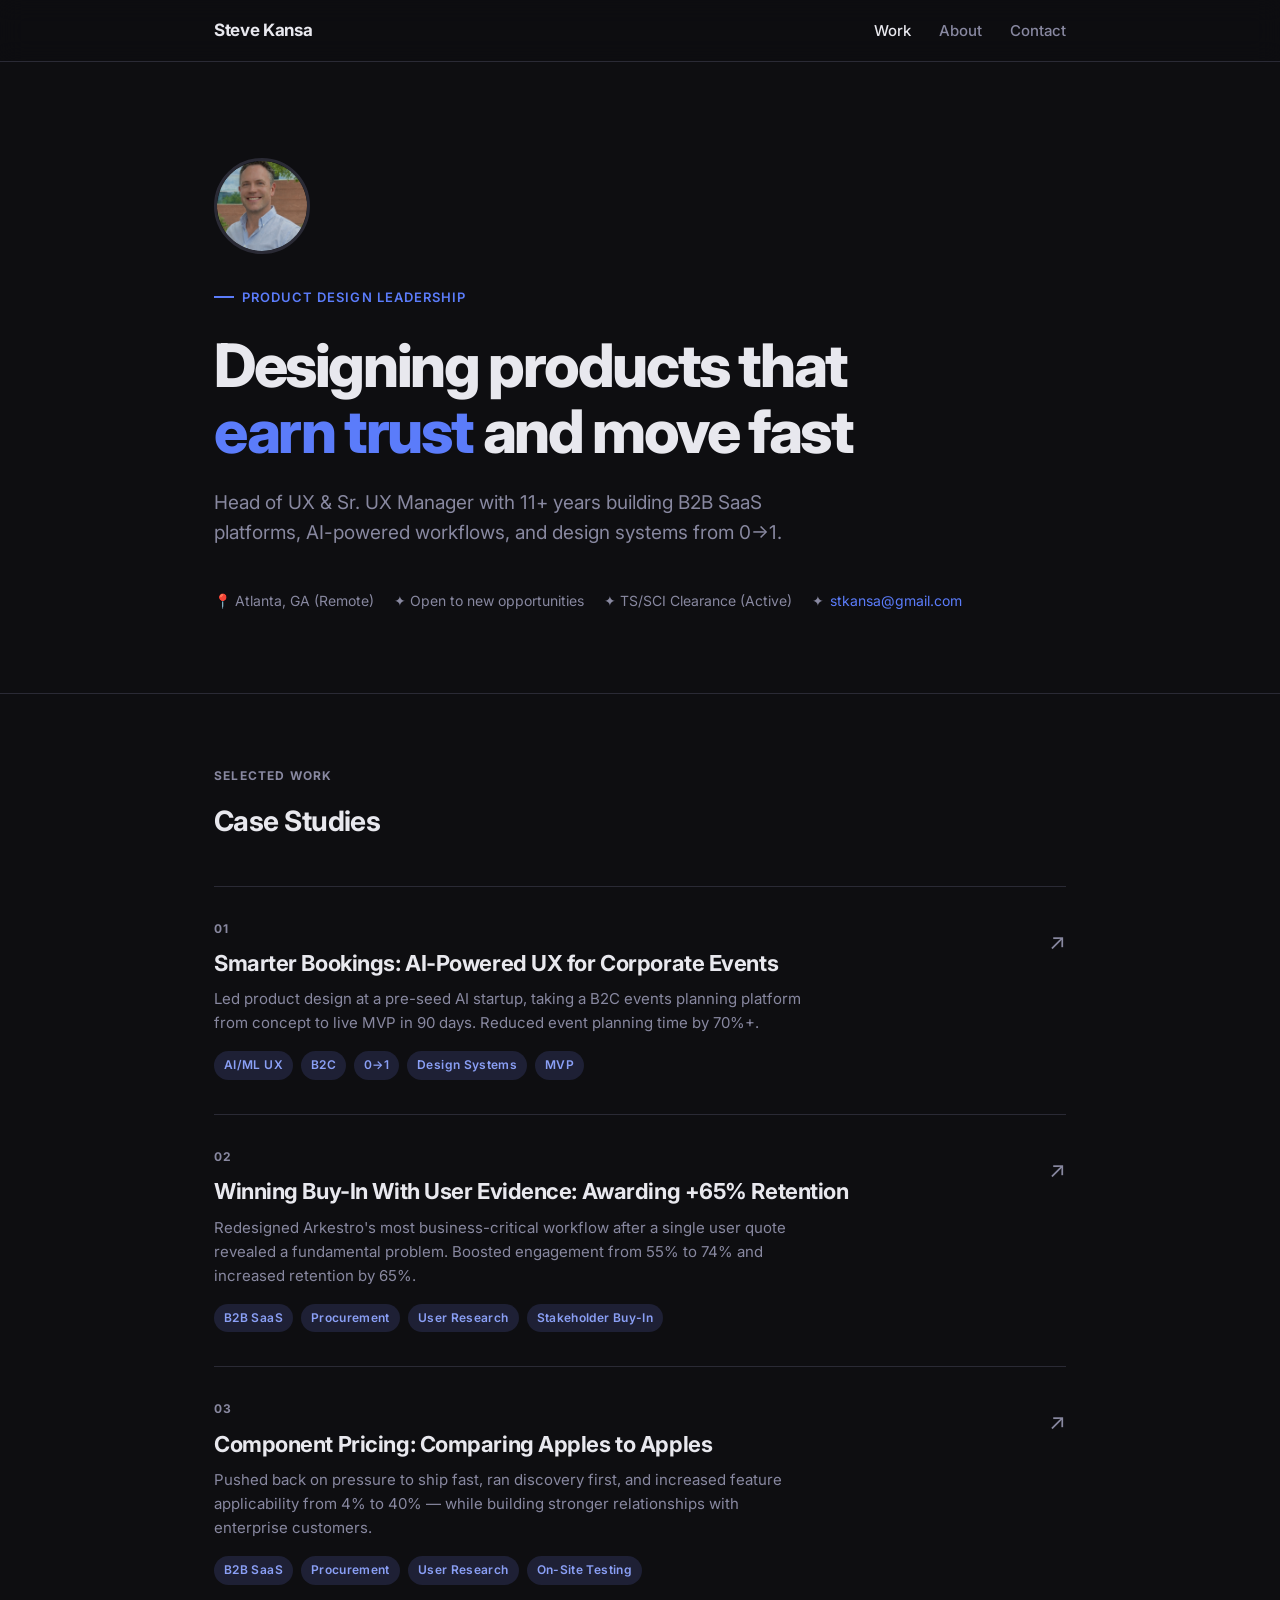
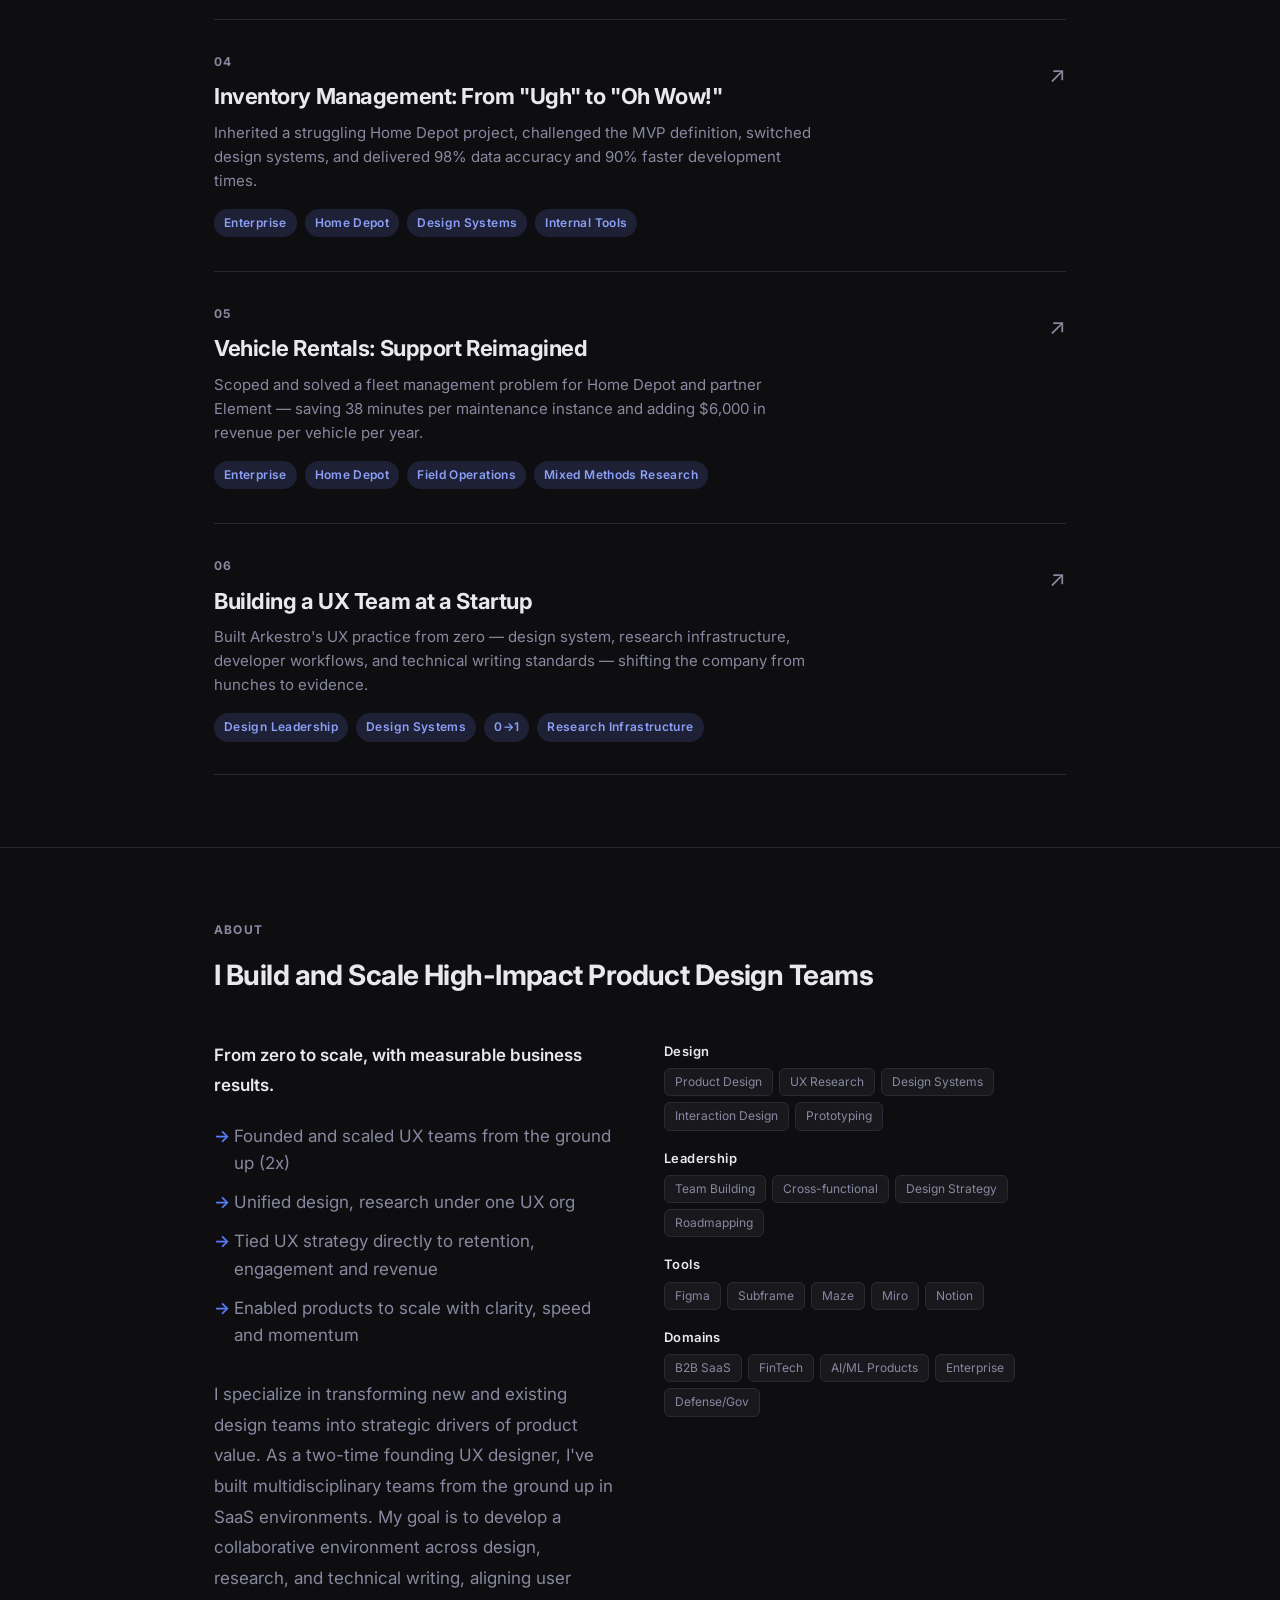
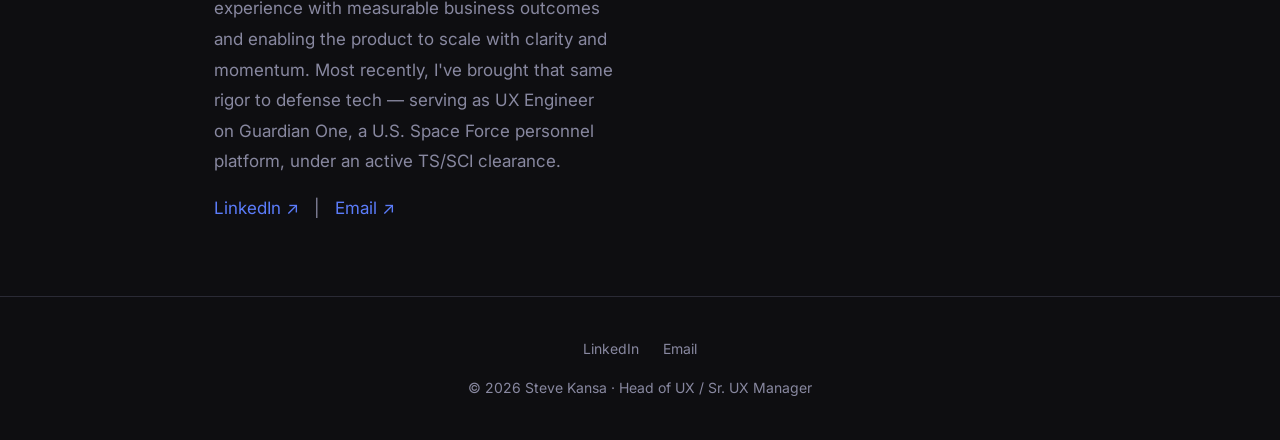
==== commit 70c5dea3: "Update professional experience and skills in index.html Updated experience details to reflect 11+ ye" ====
--- a/index.html
+++ b/index.html
@@ -4,7 +4,7 @@
   <meta charset="UTF-8" />
   <meta name="viewport" content="width=device-width, initial-scale=1.0" />
   <title>Steve Kansa — Head of UX / Sr. UX Manager</title>
-  <meta name="description" content="Steve Kansa is a product design leader with 10+ years building B2B SaaS products, AI-powered experiences, and design systems." />
+  <meta name="description" content="Steve Kansa is a product design leader with 11+ years building B2B SaaS products, AI-powered experiences, and design systems." />
   <link rel="preconnect" href="https://fonts.googleapis.com" />
   <link rel="preconnect" href="https://fonts.gstatic.com" crossorigin />
   <link href="https://fonts.googleapis.com/css2?family=Inter:wght@400;500;600;700;800&display=swap" rel="stylesheet" />
@@ -29,10 +29,10 @@
       <img class="hero-avatar" src="images/avatar.png" alt="Steve Kansa" />
       <div class="hero-eyebrow">Product Design Leadership</div>
       <h1>Designing products that <em>earn trust</em> and move fast</h1>
-      <p class="hero-sub">Head of UX &amp; Sr. UX Manager with 10+ years building B2B SaaS platforms, AI-powered workflows, and design systems from 0→1.</p>
+      <p class="hero-sub">Head of UX &amp; Sr. UX Manager with 11+ years building B2B SaaS platforms, AI-powered workflows, and design systems from 0→1.</p>
       <div class="hero-meta">
         <span>📍 Atlanta, GA (Remote)</span>
-        <span>✦ Open to new opportunities</span>
+        <span>✦ Open to new opportunities</span> <span>✦ TS/SCI Clearance (Active)</span>
         <span>✦ <a href="mailto:stkansa@gmail.com">stkansa@gmail.com</a></span>
       </div>
     </div>
@@ -155,7 +155,7 @@
             <li>Tied UX strategy directly to retention, engagement and revenue</li>
             <li>Enabled products to scale with clarity, speed and momentum</li>
           </ul>
-          <p>I specialize in transforming new and existing design teams into strategic drivers of product value. As a two-time founding UX designer, I've built multidisciplinary teams from the ground up in SaaS environments. My goal is to develop a collaborative environment across design, research, and technical writing, aligning user experience with measurable business outcomes and enabling the product to scale with clarity and momentum.</p>
+          <p>I specialize in transforming new and existing design teams into strategic drivers of product value. As a two-time founding UX designer, I've built multidisciplinary teams from the ground up in SaaS environments. My goal is to develop a collaborative environment across design, research, and technical writing, aligning user experience with measurable business outcomes and enabling the product to scale with clarity and momentum. Most recently, I've brought that same rigor to defense tech — serving as UX Engineer on Guardian One, a U.S. Space Force personnel platform, under an active TS/SCI clearance.</p>
           <p>
             <a href="https://www.linkedin.com/in/steve-kansa-12b8a84/" target="_blank" rel="noopener">LinkedIn ↗</a>
             &nbsp;&nbsp;|&nbsp;&nbsp;
@@ -198,7 +198,7 @@
               <span class="skill-item">B2B SaaS</span>
               <span class="skill-item">FinTech</span>
               <span class="skill-item">AI/ML Products</span>
-              <span class="skill-item">Enterprise</span>
+              <span class="skill-item">Enterprise</span> <span class="skill-item">Defense/Gov</span>
             </div>
           </div>
         </div>
--- a/css/style.css
+++ b/css/style.css
@@ -1,6 +1,4 @@
 /* =========================================
-   Steve Kansa Portfolio — Global Styles
-   ===========/* =========================================
    Steve Kansa Portfolio — Global Styles
    ========================================= */
 
@@ -82,8 +80,10 @@
   height: 96px;
   border-radius: 50%;
   object-fit: cover;
+  object-position: center 5%;
   margin-bottom: 24px;
   border: 3px solid var(--color-border);
+  display: block;
 }
 
 /* ---- Hero ---- */
@@ -453,54 +453,6 @@
 .cs-nav a:hover .cs-nav-title { color: var(--color-accent); }
 .cs-nav-next { text-align: right; }
 
-/* Password gate */
-.pw-gate {
-  position: fixed;
-  inset: 0;
-  background: var(--color-bg);
-  z-index: 9999;
-  display: flex;
-  align-items: center;
-  justify-content: center;
-}
-.pw-gate-box {
-  background: var(--color-surface);
-  border: 1px solid var(--color-border);
-  border-radius: var(--radius);
-  padding: 40px;
-  width: 100%;
-  max-width: 400px;
-  text-align: center;
-}
-.pw-gate-input {
-  width: 100%;
-  background: var(--color-bg);
-  border: 1px solid var(--color-border);
-  border-radius: 8px;
-  padding: 12px 16px;
-  color: var(--color-text);
-  font-size: 16px;
-  font-family: var(--font-sans);
-  margin-bottom: 12px;
-  outline: none;
-}
-.pw-gate-input:focus { border-color: var(--color-accent); }
-.pw-gate-btn {
-  width: 100%;
-  background: var(--color-accent);
-  color: #fff;
-  border: none;
-  border-radius: 8px;
-  padding: 12px 24px;
-  font-size: 15px;
-  font-weight: 600;
-  font-family: var(--font-sans);
-  cursor: pointer;
-  transition: background var(--transition);
-}
-.pw-gate-btn:hover { background: var(--color-accent-hover); }
-.pw-gate-error { color: #f87171; font-size: 14px; margin-top: 12px; min-height: 20px; }
-
 /* ---- Responsive ---- */
 @media (max-width: 700px) {
   .about-grid { grid-template-columns: 1fr; }
@@ -509,1095 +461,3 @@
   .cs-meta-row { gap: 20px; }
   .cs-nav { flex-direction: column; gap: 24px; align-items: flex-start; }
 }
-/* =========================================
-   Steve Kansa Portfolio — Global Styles
-   ========================================= */
-
-:root {
-  --color-bg: #0e0e11;
-  --color-surface: #18181d;
-  --color-border: #2a2a35;
-  --color-text: #e8e8ee;
-  --color-muted: #8888a0;
-  --color-accent: #5b7cfa;
-  --color-accent-hover: #7b96ff;
-  --color-tag-bg: #1e2035;
-  --color-tag-text: #8a9ff5;
-  --font-sans: 'Inter', -apple-system, BlinkMacSystemFont, 'Segoe UI', sans-serif;
-  --font-serif: 'Georgia', 'Times New Roman', serif;
-  --max-width: 900px;
-  --radius: 12px;
-  --transition: 0.2s ease;
-}
-
-*, *::before, *::after { box-sizing: border-box; margin: 0; padding: 0; }
-
-html { scroll-behavior: smooth; }
-
-body {
-  background: var(--color-bg);
-  color: var(--color-text);
-  font-family: var(--font-sans);
-  font-size: 17px;
-  line-height: 1.7;
-  -webkit-font-smoothing: antialiased;
-}
-
-a { color: var(--color-accent); text-decoration: none; transition: color var(--transition); }
-a:hover { color: var(--color-accent-hover); }
-
-img { max-width: 100%; display: block; }
-
-/* ---- Layout ---- */
-.container { max-width: var(--max-width); margin: 0 auto; padding: 0 24px; }
-
-/* ---- Nav ---- */
-nav {
-  position: sticky;
-  top: 0;
-  z-index: 100;
-  background: rgba(14,14,17,0.85);
-  backdrop-filter: blur(12px);
-  border-bottom: 1px solid var(--color-border);
-  padding: 16px 0;
-}
-.nav-inner {
-  max-width: var(--max-width);
-  margin: 0 auto;
-  padding: 0 24px;
-  display: flex;
-  align-items: center;
-  justify-content: space-between;
-}
-.nav-logo {
-  font-weight: 700;
-  font-size: 17px;
-  color: var(--color-text);
-  letter-spacing: -0.02em;
-}
-.nav-logo:hover { color: var(--color-text); }
-.nav-links { display: flex; gap: 28px; }
-.nav-links a {
-  color: var(--color-muted);
-  font-size: 15px;
-  font-weight: 500;
-  transition: color var(--transition);
-}
-.nav-links a:hover, .nav-links a.active { color: var(--color-text); }
-
-/* ---- Avatar ---- */
-.hero-avatar {
-  width: 96px;
-  height: 96px;
-  border-radius: 50%;
-  object-fit: cover;
-  margin-bottom: 24px;
-  border: 3px solid var(--color-border);
-}
-
-/* ---- Hero ---- */
-.hero {
-  padding: 96px 0 80px;
-  border-bottom: 1px solid var(--color-border);
-}
-.hero-eyebrow {
-  display: inline-flex;
-  align-items: center;
-  gap: 8px;
-  font-size: 13px;
-  font-weight: 600;
-  letter-spacing: 0.08em;
-  text-transform: uppercase;
-  color: var(--color-accent);
-  margin-bottom: 24px;
-}
-.hero-eyebrow::before {
-  content: '';
-  width: 20px;
-  height: 2px;
-  background: var(--color-accent);
-  display: inline-block;
-}
-.hero h1 {
-  font-size: clamp(38px, 6vw, 60px);
-  font-weight: 800;
-  line-height: 1.1;
-  letter-spacing: -0.04em;
-  color: var(--color-text);
-  max-width: 720px;
-  margin-bottom: 24px;
-}
-.hero h1 em {
-  font-style: normal;
-  color: var(--color-accent);
-}
-.hero-sub {
-  font-size: 19px;
-  color: var(--color-muted);
-  max-width: 580px;
-  line-height: 1.6;
-  margin-bottom: 40px;
-}
-.hero-meta {
-  display: flex;
-  flex-wrap: wrap;
-  gap: 20px;
-  font-size: 14px;
-  color: var(--color-muted);
-}
-.hero-meta span { display: flex; align-items: center; gap: 6px; }
-
-/* ---- Section headers ---- */
-.section { padding: 72px 0; }
-.section-label {
-  font-size: 12px;
-  font-weight: 700;
-  letter-spacing: 0.1em;
-  text-transform: uppercase;
-  color: var(--color-muted);
-  margin-bottom: 12px;
-}
-.section-title {
-  font-size: 28px;
-  font-weight: 700;
-  letter-spacing: -0.02em;
-  margin-bottom: 40px;
-  color: var(--color-text);
-}
-
-/* ---- Case study cards ---- */
-.case-grid {
-  display: flex;
-  flex-direction: column;
-  gap: 2px;
-}
-.case-card {
-  display: grid;
-  grid-template-columns: 1fr auto;
-  align-items: start;
-  gap: 24px;
-  padding: 32px 0;
-  border-top: 1px solid var(--color-border);
-  text-decoration: none;
-  transition: all var(--transition);
-  cursor: pointer;
-}
-.case-card:last-child { border-bottom: 1px solid var(--color-border); }
-.case-card:hover .card-title { color: var(--color-accent); }
-.case-card:hover .card-arrow { transform: translate(4px, -4px); color: var(--color-accent); }
-
-.card-left { min-width: 0; }
-.card-num {
-  font-size: 12px;
-  font-weight: 700;
-  color: var(--color-muted);
-  letter-spacing: 0.05em;
-  margin-bottom: 10px;
-}
-.card-title {
-  font-size: 22px;
-  font-weight: 700;
-  letter-spacing: -0.02em;
-  color: var(--color-text);
-  margin-bottom: 10px;
-  transition: color var(--transition);
-  line-height: 1.3;
-}
-.card-desc {
-  font-size: 15px;
-  color: var(--color-muted);
-  line-height: 1.6;
-  margin-bottom: 16px;
-  max-width: 600px;
-}
-.card-tags { display: flex; flex-wrap: wrap; gap: 8px; }
-.tag {
-  background: var(--color-tag-bg);
-  color: var(--color-tag-text);
-  font-size: 12px;
-  font-weight: 600;
-  padding: 4px 10px;
-  border-radius: 100px;
-  letter-spacing: 0.03em;
-}
-.card-arrow {
-  font-size: 22px;
-  color: var(--color-muted);
-  transition: all var(--transition);
-  flex-shrink: 0;
-  margin-top: 4px;
-}
-
-/* ---- About section ---- */
-.about-grid {
-  display: grid;
-  grid-template-columns: 1fr 1fr;
-  gap: 48px;
-  align-items: start;
-}
-.about-text p { color: var(--color-muted); margin-bottom: 16px; line-height: 1.8; }
-.about-text p:last-child { margin-bottom: 0; }
-.about-sub { font-size: 17px; font-weight: 600; color: var(--color-text) !important; margin-bottom: 16px !important; }
-.about-bullets {
-  list-style: none;
-  padding: 0;
-  margin: 0 0 24px;
-}
-.about-bullets li {
-  color: var(--color-muted);
-  padding: 6px 0 6px 20px;
-  position: relative;
-  line-height: 1.6;
-}
-.about-bullets li::before {
-  content: '→';
-  position: absolute;
-  left: 0;
-  color: var(--color-accent);
-  font-weight: 600;
-}
-.skills-list {
-  display: flex;
-  flex-direction: column;
-  gap: 16px;
-}
-.skill-row { display: flex; flex-direction: column; gap: 6px; }
-.skill-label {
-  font-size: 13px;
-  font-weight: 600;
-  color: var(--color-text);
-  letter-spacing: 0.03em;
-}
-.skill-items { display: flex; flex-wrap: wrap; gap: 6px; }
-.skill-item {
-  background: var(--color-surface);
-  border: 1px solidvar(--color-border);
-  color: var(--color-muted);
-  font-size: 12px;
-  padding: 3px 10px;
-  border-radius: 6px;
-}
-
-/* ---- Footer ---- */
-footer {
-  border-top: 1px solid var(--color-border);
-  padding: 40px 0;
-  text-align: center;
-  color: var(--color-muted);
-  font-size: 14px;
-}
-footer a { color: var(--color-muted); }
-footer a:hover { color: var(--color-text); }
-.footer-links { display: flex; justify-content: center; gap: 24px; margin-bottom: 16px; }
-
-/* ========================================
-   Case Study Pages
-   ======================================== */
-.cs-hero {
-  padding: 80px 0 64px;
-  border-bottom: 1px solid var(--color-border);
-}
-.cs-back {
-  display: inline-flex;
-  align-items: center;
-  gap: 6px;
-  font-size: 14px;
-  color: var(--color-muted);
-  margin-bottom: 40px;
-  transition: color var(--transition);
-}
-.cs-back:hover { color: var(--color-text); }
-.cs-back::before { content: '←'; }
-
-.cs-eyebrow {
-  font-size: 13px;
-  font-weight: 600;
-  letter-spacing: 0.08em;
-  text-transform: uppercase;
-  color: var(--color-accent);
-  margin-bottom: 16px;
-}
-.cs-hero h1 {
-  font-size: clamp(30px, 5vw, 48px);
-  font-weight: 800;
-  letter-spacing: -0.03em;
-  line-height: 1.15;
-  margin-bottom: 20px;
-  max-width: 700px;
-}
-.cs-subtitle {
-  font-size: 18px;
-  color: var(--color-muted);
-  max-width: 600px;
-  margin-bottom: 40px;
-}
-.cs-meta-row {
-  display: flex;
-  flex-wrap: wrap;
-  gap: 32px;
-}
-.cs-meta-item { display: flex; flex-direction: column; gap: 4px; }
-.cs-meta-label {
-  font-size: 11px;
-  font-weight: 700;
-  letter-spacing: 0.1em;
-  text-transform: uppercase;
-  color: var(--color-muted);
-}
-.cs-meta-value { font-size: 15px; font-weight: 600; color: var(--color-text); }
-
-/* Case study body */
-.cs-body { padding: 72px 0; }
-.cs-body h2 {
-  font-size: 24px;
-  font-weight: 700;
-  letter-spacing: -0.02em;
-  color: var(--color-text);
-  margin: 56px 0 16px;
-  padding-top: 56px;
-  border-top: 1px solid var(--color-border);
-}
-.cs-body h2:first-child { margin-top: 0; padding-top: 0; border-top: none; }
-.cs-body h3 {
-  font-size: 18px;
-  font-weight: 700;
-  color: var(--color-text);
-  margin: 32px 0 12px;
-}
-.cs-body p {
-  color: var(--color-muted);
-  margin-bottom: 16px;
-  max-width: 700px;
-  line-height: 1.8;
-}
-.cs-body ul, .cs-body ol {
-  padding-left: 24px;
-  color: var(--color-muted);
-  margin-bottom: 16px;
-  max-width: 680px;
-}
-.cs-body li { margin-bottom: 8px; line-height: 1.7; }
-.cs-body strong { color: var(--color-text); font-weight: 600; }
-
-/* Finding callout */
-.finding {
-  background: var(--color-surface);
-  border: 1px solid var(--color-border);
-  border-left: 3px solid var(--color-accent);
-  border-radius: var(--radius);
-  padding: 24px 28px;
-  margin: 24px 0;
-  max-width: 700px;
-}
-.finding-label {
-  font-size: 11px;
-  font-weight: 700;
-  letter-spacing: 0.1em;
-  text-transform: uppercase;
-  color: var(--color-accent);
-  margin-bottom: 8px;
-}
-.finding p { color: var(--color-text); margin-bottom: 8px; font-weight: 500; }
-.finding p:last-child { margin-bottom: 0; }
-.finding span { color: var(--color-muted); font-size: 15px; font-weight: 400; }
-
-/* Outcomes */
-.outcomes {
-  background: var(--color-surface);
-  border: 1px solid var(--color-border);
-  border-radius: var(--radius);
-  padding: 32px;
-  margin: 24px 0;
-  max-width: 700px;
-}
-.outcome-stat {
-  display: flex;
-  align-items: baseline;
-  gap: 12px;
-  margin-bottom: 16px;
-}
-.outcome-stat:last-child { margin-bottom: 0; }
-.outcome-num {
-  font-size: 28px;
-  font-weight: 800;
-  color: var(--color-accent);
-  letter-spacing: -0.03em;
-  min-width: 80px;
-}
-.outcome-desc { font-size: 15px; color: var(--color-muted); }
-
-/* Phase header */
-.phase-header {
-  display: inline-block;
-  background: var(--color-tag-bg);
-  color: var(--color-accent);
-  font-size: 13px;
-  font-weight: 700;
-  letter-spacing: 0.05em;
-  padding: 6px 14px;
-  border-radius: 100px;
-  margin-bottom: 16px;
-}
-
-/* Next case study nav */
-.cs-nav {
-  border-top: 1px solid var(--color-border);
-  padding: 48px 0;
-  display: flex;
-  justify-content: space-between;
-  align-items: center;
-}
-.cs-nav-label { font-size: 12px; font-weight: 700; letter-spacing: 0.08em; text-transform: uppercase; color: var(--color-muted); margin-bottom: 6px; }
-.cs-nav-title { font-size: 18px; font-weight: 700; color: var(--color-text); }
-.cs-nav a:hover .cs-nav-title { color: var(--color-accent); }
-.cs-nav-next { text-align: right; }
-
-/* ---- Responsive ---- */
-@media (max-width: 700px) {
-  .about-grid { grid-template-columns: 1fr; }
-  .case-card { grid-template-columns: 1fr; }
-  .card-arrow { display: none; }
-  .cs-meta-row { gap: 20px; }
-  .cs-nav { flex-direction: column; gap: 24px; align-items: flex-start; }
-}/* =========================================
-   Steve Kansa Portfolio — Global Styles
-   ========================================= */
-
-:root {
-  --color-bg: #0e0e11;
-  --color-surface: #18181d;/* ========================================
-   Steve Kansa Portfolio — Style Sheet
-   ======================================== */
-
-/* ---- Reset & base ---- */
-*, *::before, *::after { box-sizing: border-box; margin: 0; padding: 0; }
-
-:root {
-  --color-bg:       #0e0e11;
-  --color-surface:  #18181d;
-  --color-border:   #2a2a32;
-  --color-text:     #f0f0f4;
-  --color-muted:    #8888a0;
-  --color-accent:   #5b7cfa;
-  --color-tag-bg:   #1e1e28;
-  --color-tag-text: #9090b8;
-  --transition:     0.18s ease;
-  --radius:         10px;
-}
-
-html { scroll-behavior: smooth; }
-
-body {
-  font-family: 'Inter', system-ui, sans-serif;
-  background: var(--color-bg);
-  color: var(--color-text);
-  font-size: 16px;
-  line-height: 1.6;
-  -webkit-font-smoothing: antialiased;
-}
-
-a { color: inherit; text-decoration: none; }
-a:hover { color: var(--color-accent); }
-
-.container {
-  max-width: 860px;
-  margin: 0 auto;
-  padding: 0 24px;
-}
-
-/* ---- Nav ---- */
-nav {
-  position: sticky;
-  top: 0;
-  z-index: 100;
-  background: rgba(14,14,17,0.85);
-  backdrop-filter: blur(12px);
-  border-bottom: 1px solid var(--color-border);
-  padding: 16px 0;
-}
-.nav-inner {
-  max-width: 860px;
-  margin: 0 auto;
-  padding: 0 24px;
-  display: flex;
-  justify-content: space-between;
-  align-items: center;
-}
-.nav-logo { font-weight: 700; font-size: 16px; letter-spacing: -0.01em; }
-.nav-links { display: flex; gap: 28px; font-size: 14px; font-weight: 500; color: var(--color-muted); }
-.nav-links a:hover, .nav-links a.active { color: var(--color-text); }
-
-/* ---- Hero ---- */
-.hero {
-  padding: 96px 0 80px;
-  border-bottom: 1px solid var(--color-border);
-}
-.hero-eyebrow {
-  font-size: 12px;
-  font-weight: 700;
-  letter-spacing: 0.12em;
-  text-transform: uppercase;
-  color: var(--color-accent);
-  margin-bottom: 24px;
-}
-.hero h1 {
-  font-size: clamp(36px, 6vw, 58px);
-  font-weight: 800;
-  letter-spacing: -0.03em;
-  line-height: 1.1;
-  margin-bottom: 20px;
-}
-.hero h1 em { font-style: normal; color: var(--color-accent); }
-.hero-sub {
-  font-size: 18px;
-  color: var(--color-muted);
-  max-width: 580px;
-  margin-bottom: 32px;
-  line-height: 1.7;
-}
-.hero-meta {
-  display: flex;
-  flex-wrap: wrap;
-  gap: 20px;
-  font-size: 14px;
-  color: var(--color-muted);
-}
-.hero-meta a { color: var(--color-muted); border-bottom: 1px solid var(--color-border); }
-.hero-meta a:hover { color: var(--color-accent); border-color: var(--color-accent); }
-
-/* ---- Sections ---- */
-.section { padding: 72px 0; }
-.section-label {
-  font-size: 12px;
-  font-weight: 700;
-  letter-spacing: 0.1em;
-  text-transform: uppercase;
-  color: var(--color-muted);
-  margin-bottom: 12px;
-}
-.section-title {
-  font-size: 28px;
-  font-weight: 700;
-  letter-spacing: -0.02em;
-  margin-bottom: 40px;
-  color: var(--color-text);
-}
-
-/* ---- Case study cards ---- */
-.case-grid {
-  display: flex;
-  flex-direction: column;
-  gap: 2px;
-}
-.case-card {
-  display: grid;
-  grid-template-columns: 1fr auto;
-  align-items: start;
-  gap: 24px;
-  padding: 32px 0;
-  border-top: 1px solid var(--color-border);
-  text-decoration: none;
-  transition: all var(--transition);
-  cursor: pointer;
-}
-.case-card:last-child { border-bottom: 1px solid var(--color-border); }
-.case-card:hover .card-title { color: var(--color-accent); }
-.case-card:hover .card-arrow { transform: translate(4px, -4px); color: var(--color-accent); }
-
-.card-left { min-width: 0; }
-.card-num {
-  font-size: 12px;
-  font-weight: 700;
-  color: var(--color-muted);
-  letter-spacing: 0.05em;
-  margin-bottom: 10px;
-}
-.card-title {
-  font-size: 22px;
-  font-weight: 700;
-  letter-spacing: -0.02em;
-  color: var(--color-text);
-  margin-bottom: 10px;
-  transition: color var(--transition);
-  line-height: 1.3;
-}
-.card-desc {
-  font-size: 15px;
-  color: var(--color-muted);
-  line-height: 1.6;
-  margin-bottom: 16px;
-  max-width: 600px;
-}
-.card-tags { display: flex; flex-wrap: wrap; gap: 8px; }
-.tag {
-  background: var(--color-tag-bg);
-  color: var(--color-tag-text);
-  font-size: 12px;
-  font-weight: 600;
-  padding: 4px 10px;
-  border-radius: 100px;
-  letter-spacing: 0.03em;
-}
-.card-arrow {
-  font-size: 22px;
-  color: var(--color-muted);
-  transition: all var(--transition);
-  flex-shrink: 0;
-  margin-top: 4px;
-}
-
-/* ---- About section ---- */
-.about-grid {
-  display: grid;
-  grid-template-columns: 1fr 1fr;
-  gap: 48px;
-  align-items: start;
-}
-.about-text p { color: var(--color-muted); margin-bottom: 16px; line-height: 1.8; }
-.about-text p:last-child { margin-bottom: 0; }
-.about-sub { font-size: 17px; font-weight: 600; color: var(--color-text) !important; margin-bottom: 16px !important; }
-.about-bullets {
-  list-style: none;
-  padding: 0;
-  margin: 0 0 24px;
-}
-.about-bullets li {
-  color: var(--color-muted);
-  padding: 6px 0 6px 20px;
-  position: relative;
-  line-height: 1.6;
-}
-.about-bullets li::before {
-  content: '→';
-  position: absolute;
-  left: 0;
-  color: var(--color-accent);
-  font-weight: 600;
-}
-.skills-list {
-  display: flex;
-  flex-direction: column;
-  gap: 16px;
-}
-.skill-row { display: flex; flex-direction: column; gap: 6px; }
-.skill-label {
-  font-size: 13px;
-  font-weight: 600;
-  color: var(--color-text);
-  letter-spacing: 0.03em;
-}
-.skill-items { display: flex; flex-wrap: wrap; gap: 6px; }
-.skill-item {
-  background: var(--color-surface);
-  border: 1px solid var(--color-border);
-  color: var(--color-muted);
-  font-size: 12px;
-  padding: 3px 10px;
-  border-radius: 6px;
-}
-
-/* ---- Footer ---- */
-footer {
-  border-top: 1px solid var(--color-border);
-  padding: 40px 0;
-  text-align: center;
-  color: var(--color-muted);
-  font-size: 14px;
-}
-footer a { color: var(--color-muted); }
-footer a:hover { color: var(--color-text); }
-.footer-links { display: flex; justify-content: center; gap: 24px; margin-bottom: 16px; }
-
-/* ========================================
-   Case Study Pages
-   ======================================== */
-.cs-hero {
-  padding: 80px 0 64px;
-  border-bottom: 1px solid var(--color-border);
-}
-.cs-back {
-  display: inline-flex;
-  align-items: center;
-  gap: 6px;
-  font-size: 14px;
-  color: var(--color-muted);
-  margin-bottom: 40px;
-  transition: color var(--transition);
-}
-.cs-back:hover { color: var(--color-text); }
-.cs-back::before { content: '←'; }
-
-.cs-eyebrow {
-  font-size: 13px;
-  font-weight: 600;
-  letter-spacing: 0.08em;
-  text-transform: uppercase;
-  color: var(--color-accent);
-  margin-bottom: 16px;
-}
-.cs-hero h1 {
-  font-size: clamp(30px, 5vw, 48px);
-  font-weight: 800;
-  letter-spacing: -0.03em;
-  line-height: 1.15;
-  margin-bottom: 20px;
-  max-width: 700px;
-}
-.cs-subtitle {
-  font-size: 18px;
-  color: var(--color-muted);
-  max-width: 600px;
-  margin-bottom: 40px;
-}
-.cs-meta-row {
-  display: flex;
-  flex-wrap: wrap;
-  gap: 32px;
-}
-.cs-meta-item { display: flex; flex-direction: column; gap: 4px; }
-.cs-meta-label {
-  font-size: 11px;
-  font-weight: 700;
-  letter-spacing: 0.1em;
-  text-transform: uppercase;
-  color: var(--color-muted);
-}
-.cs-meta-value { font-size: 15px; font-weight: 600; color: var(--color-text); }
-
-/* Case study body */
-.cs-body { padding: 72px 0; }
-.cs-body h2 {
-  font-size: 24px;
-  font-weight: 700;
-  letter-spacing: -0.02em;
-  color: var(--color-text);
-  margin: 56px 0 16px;
-  padding-top: 56px;
-  border-top: 1px solid var(--color-border);
-}
-.cs-body h2:first-child { margin-top: 0; padding-top: 0; border-top: none; }
-.cs-body h3 {
-  font-size: 18px;
-  font-weight: 700;
-  color: var(--color-text);
-  margin: 32px 0 12px;
-}
-.cs-body p {
-  color: var(--color-muted);
-  margin-bottom: 16px;
-  max-width: 700px;
-  line-height: 1.8;
-}
-.cs-body ul, .cs-body ol {
-  padding-left: 24px;
-  color: var(--color-muted);
-  margin-bottom: 16px;
-  max-width: 680px;
-}
-.cs-body li { margin-bottom: 8px; line-height: 1.7; }
-.cs-body strong { color: var(--color-text); font-weight: 600; }
-
-/* Finding callout */
-.finding {
-  background: var(--color-surface);
-  border: 1px solid var(--color-border);
-  border-left: 3px solid var(--color-accent);
-  border-radius: var(--radius);
-  padding: 24px 28px;
-  margin: 24px 0;
-  max-width: 700px;
-}
-.finding-label {
-  font-size: 11px;
-  font-weight: 700;
-  letter-spacing: 0.1em;
-  text-transform: uppercase;
-  color: var(--color-accent);
-  margin-bottom: 8px;
-}
-.finding p { color: var(--color-text); margin-bottom: 8px; font-weight: 500; }
-.finding p:last-child { margin-bottom: 0; }
-.finding span { color: var(--color-muted); font-size: 15px; font-weight: 400; }
-
-/* Outcomes */
-.outcomes {
-  background: var(--color-surface);
-  border: 1px solid var(--color-border);
-  border-radius: var(--radius);
-  padding: 32px;
-  margin: 24px 0;
-  max-width: 700px;
-}
-.outcome-stat {
-  display: flex;
-  align-items: baseline;
-  gap: 12px;
-  margin-bottom: 16px;
-}
-.outcome-stat:last-child { margin-bottom: 0; }
-.outcome-num {
-  font-size: 28px;
-  font-weight: 800;
-  color: var(--color-accent);
-  letter-spacing: -0.03em;
-  min-width: 80px;
-}
-.outcome-desc { font-size: 15px; color: var(--color-muted); }
-
-/* Phase header */
-.phase-header {
-  display: inline-block;
-  background: var(--color-tag-bg);
-  color: var(--color-accent);
-  font-size: 13px;
-  font-weight: 700;
-  letter-spacing: 0.05em;
-  padding: 6px 14px;
-  border-radius: 100px;
-  margin-bottom: 16px;
-}
-
-/* Next case study nav */
-.cs-nav {
-  border-top: 1px solid var(--color-border);
-  padding: 48px 0;
-  display: flex;
-  justify-content: space-between;
-  align-items: center;
-}
-.cs-nav-label { font-size: 12px; font-weight: 700; letter-spacing: 0.08em; text-transform: uppercase; color: var(--color-muted); margin-bottom: 6px; }
-.cs-nav-title { font-size: 18px; font-weight: 700; color: var(--color-text); }
-.cs-nav a:hover .cs-nav-title { color: var(--color-accent); }
-.cs-nav-next { text-align: right; }
-
-/* ---- Password Gate ---- */
-.pw-gate {
-  position: fixed;
-  inset: 0;
-  background: var(--color-bg);
-  z-index: 999;
-  display: flex;
-  align-items: center;
-  justify-content: center;
-  padding: 24px;
-}
-.pw-gate-box {
-  background: var(--color-surface);
-  border: 1px solid var(--color-border);
-  border-radius: var(--radius);
-  padding: 48px 40px;
-  max-width: 400px;
-  width: 100%;
-  text-align: center;
-}
-.pw-gate-box h2 {
-  font-size: 20px;
-  font-weight: 700;
-  margin-bottom: 8px;
-  color: var(--color-text);
-}
-.pw-gate-box p {
-  color: var(--color-muted);
-  font-size: 14px;
-  margin-bottom: 28px;
-}
-.pw-gate-input {
-  width: 100%;
-  background: var(--color-bg);
-  border: 1px solid var(--color-border);
-  border-radius: 8px;
-  padding: 12px 16px;
-  font-size: 16px;
-  color: var(--color-text);
-  font-family: inherit;
-  margin-bottom: 12px;
-  outline: none;
-  transition: border-color var(--transition);
-}
-.pw-gate-input:focus { border-color: var(--color-accent); }
-.pw-gate-btn {
-  width: 100%;
-  background: var(--color-accent);
-  color: #fff;
-  border: none;
-  border-radius: 8px;
-  padding: 12px;
-  font-size: 15px;
-  font-weight: 600;
-  font-family: inherit;
-  cursor: pointer;
-  transition: opacity var(--transition);
-}
-.pw-gate-btn:hover { opacity: 0.85; }
-.pw-gate-error {
-  color: #f87171;
-  font-size: 13px;
-  margin-top: 10px;
-  min-height: 20px;
-}
-
-/* ---- Responsive ---- */
-@media (max-width: 700px) {
-  .about-grid { grid-template-columns: 1fr; }
-  .case-card { grid-template-columns: 1fr; }
-  .card-arrow { display: none; }
-  .cs-meta-row { gap: 20px; }
-  .cs-nav { flex-direction: column; gap: 24px; align-items: flex-start; }
-}
-  --color-border: #2a2a35;
-  --color-text: #e8e8ee;
-  --color-muted: #8888a0;
-  --color-accent: #5b7cfa;
-  --color-accent-hover: #7b96ff;
-  --color-tag-bg: #1e2035;
-  --color-tag-text: #8a9ff5;
-  --font-sans: 'Inter', -apple-system, BlinkMacSystemFont, 'Segoe UI', sans-serif;
-  --font-serif: 'Georgia', 'Times New Roman', serif;
-  --max-width: 900px;
-  --radius: 12px;
-  --transition: 0.2s ease;
-}
-
-*, *::before, *::after { box-sizing: border-box; margin: 0; padding: 0; }
-html { scroll-behavior: smooth; }
-body {
-  background: var(--color-bg);
-  color: var(--color-text);
-  font-family: var(--font-sans);
-  font-size: 17px;
-  line-height: 1.7;
-  -webkit-font-smoothing: antialiased;
-}
-a { color: var(--color-accent); text-decoration: none; transition: color var(--transition); }
-a:hover { color: var(--color-accent-hover); }
-img { max-width: 100%; display: block; }
-.container { max-width: var(--max-width); margin: 0 auto; padding: 0 24px; }
-
-/* ---- Nav ---- */
-nav {
-  position: sticky;
-  top: 0;
-  z-index: 100;
-  background: rgba(14,14,17,0.85);
-  backdrop-filter: blur(12px);
-  border-bottom: 1px solid var(--color-border);
-  padding: 16px 0;
-}
-.nav-inner {
-  max-width: var(--max-width);
-  margin: 0 auto;
-  padding: 0 24px;
-  display: flex;
-  align-items: center;
-  justify-content: space-between;
-}
-.nav-logo { font-weight: 700; font-size: 17px; color: var(--color-text); letter-spacing: -0.02em; }
-.nav-logo:hover { color: var(--color-text); }
-.nav-links { display: flex; gap: 28px; }
-.nav-links a { color: var(--color-muted); font-size: 15px; font-weight: 500; transition: color var(--transition); }
-.nav-links a:hover, .nav-links a.active { color: var(--color-text); }
-
-/* ---- Hero ---- */
-.hero { padding: 96px 0 80px; border-bottom: 1px solid var(--color-border); }
-.hero-eyebrow {
-  display: inline-flex; align-items: center; gap: 8px;
-  font-size: 13px; font-weight: 600; letter-spacing: 0.08em;
-  text-transform: uppercase; color: var(--color-accent); margin-bottom: 24px;
-}
-.hero-eyebrow::before { content: ''; width: 20px; height: 2px; background: var(--color-accent); display: inline-block; }
-.hero h1 { font-size: clamp(38px, 6vw, 60px); font-weight: 800; line-height: 1.1; letter-spacing: -0.04em; color: var(--color-text); max-width: 720px; margin-bottom: 24px; }
-.hero h1 em { font-style: normal; color: var(--color-accent); }
-.hero-sub { font-size: 19px; color: var(--color-muted); max-width: 580px; line-height: 1.6; margin-bottom: 40px; }
-.hero-meta { display: flex; flex-wrap: wrap; gap: 20px; font-size: 14px; color: var(--color-muted); }
-.hero-meta span { display: flex; align-items: center; gap: 6px; }
-
-/* ---- Section headers ---- */
-.section { padding: 72px 0; }
-.section-label { font-size: 12px; font-weight: 700; letter-spacing: 0.1em; text-transform: uppercase; color: var(--color-muted); margin-bottom: 12px; }
-.section-title { font-size: 28px; font-weight: 700; letter-spacing: -0.02em; margin-bottom: 40px; color: var(--color-text); }
-
-/* ---- Case study cards ---- */
-.case-grid { display: flex; flex-direction: column; gap: 2px; }
-.case-card {
-  display: grid; grid-template-columns: 1fr auto; align-items: start;
-  gap: 24px; padding: 32px 0; border-top: 1px solid var(--color-border);
-  text-decoration: none; transition: all var(--transition); cursor: pointer;
-}
-.case-card:last-child { border-bottom: 1px solid var(--color-border); }
-.case-card:hover .card-title { color: var(--color-accent); }
-.case-card:hover .card-arrow { transform: translate(4px, -4px); color: var(--color-accent); }
-.card-left { min-width: 0; }
-.card-num { font-size: 12px; font-weight: 700; color: var(--color-muted); letter-spacing: 0.05em; margin-bottom: 10px; }
-.card-title { font-size: 22px; font-weight: 700; letter-spacing: -0.02em; color: var(--color-text); margin-bottom: 10px; transition: color var(--transition); line-height: 1.3; }
-.card-desc { font-size: 15px; color: var(--color-muted); line-height: 1.6; margin-bottom: 16px; max-width: 600px; }
-.card-tags { display: flex; flex-wrap: wrap; gap: 8px; }
-.tag { background: var(--color-tag-bg); color: var(--color-tag-text); font-size: 12px; font-weight: 600; padding: 4px 10px; border-radius: 100px; letter-spacing: 0.03em; }
-.card-arrow { font-size: 22px; color: var(--color-muted); transition: all var(--transition); flex-shrink: 0; margin-top: 4px; }
-
-/* ---- About section ---- */
-.about-grid { display: grid; grid-template-columns: 1fr 1fr; gap: 48px; align-items: start; }
-.about-text p { color: var(--color-muted); margin-bottom: 16px; line-height: 1.8; }
-.about-text p:last-child { margin-bottom: 0; }
-.skills-list { display: flex; flex-direction: column; gap: 16px; }
-.skill-row { display: flex; flex-direction: column; gap: 6px; }
-.skill-label { font-size: 13px; font-weight: 600; color: var(--color-text); letter-spacing: 0.03em; }
-.skill-items { display: flex; flex-wrap: wrap; gap: 6px; }
-.skill-item { background: var(--color-surface); border: 1px solid var(--color-border); color: var(--color-muted); font-size: 12px; padding: 3px 10px; border-radius: 6px; }
-
-/* ---- Footer ---- */
-footer { border-top: 1px solid var(--color-border); padding: 40px 0; text-align: center; color: var(--color-muted); font-size: 14px; }
-footer a { color: var(--color-muted); }
-footer a:hover { color: var(--color-text); }
-.footer-links { display: flex; justify-content: center; gap: 24px; margin-bottom: 16px; }
-
-/* ========================================
-   Case Study Pages
-   ======================================== */
-.cs-hero { padding: 80px 0 64px; border-bottom: 1px solid var(--color-border); }
-.cs-back { display: inline-flex; align-items: center; gap: 6px; font-size: 14px; color: var(--color-muted); margin-bottom: 40px; transition: color var(--transition); }
-.cs-back:hover { color: var(--color-text); }
-.cs-back::before { content: '←'; }
-.cs-eyebrow { font-size: 13px; font-weight: 600; letter-spacing: 0.08em; text-transform: uppercase; color: var(--color-accent); margin-bottom: 16px; }
-.cs-hero h1 { font-size: clamp(30px, 5vw, 48px); font-weight: 800; letter-spacing: -0.03em; line-height: 1.15; margin-bottom: 20px; max-width: 700px; }
-.cs-subtitle { font-size: 18px; color: var(--color-muted); max-width: 600px; margin-bottom: 40px; }
-.cs-meta-row { display: flex; flex-wrap: wrap; gap: 32px; }
-.cs-meta-item { display: flex; flex-direction: column; gap: 4px; }
-.cs-meta-label { font-size: 11px; font-weight: 700; letter-spacing: 0.1em; text-transform: uppercase; color: var(--color-muted); }
-.cs-meta-value { font-size: 15px; font-weight: 600; color: var(--color-text); }
-
-.cs-body { padding: 72px 0; }
-.cs-body h2 { font-size: 24px; font-weight: 700; letter-spacing: -0.02em; color: var(--color-text); margin: 56px 0 16px; padding-top: 56px; border-top: 1px solid var(--color-border); }
-.cs-body h2:first-child { margin-top: 0; padding-top: 0; border-top: none; }
-.cs-body h3 { font-size: 18px; font-weight: 700; color: var(--color-text); margin: 32px 0 12px; }
-.cs-body p { color: var(--color-muted); margin-bottom: 16px; max-width: 700px; line-height: 1.8; }
-.cs-body ul, .cs-body ol { padding-left: 24px; color: var(--color-muted); margin-bottom: 16px; max-width: 680px; }
-.cs-body li { margin-bottom: 8px; line-height: 1.7; }
-.cs-body strong { color: var(--color-text); font-weight: 600; }
-
-.finding { background: var(--color-surface); border: 1px solid var(--color-border); border-left: 3px solid var(--color-accent); border-radius: var(--radius); padding: 24px 28px; margin: 24px 0; max-width: 700px; }
-.finding-label { font-size: 11px; font-weight: 700; letter-spacing: 0.1em; text-transform: uppercase; color: var(--color-accent); margin-bottom: 8px; }
-.finding p { color: var(--color-text); margin-bottom: 8px; font-weight: 500; }
-.finding p:last-child { margin-bottom: 0; }
-.finding span { color: var(--color-muted); font-size: 15px; font-weight: 400; }
-
-.outcomes { background: var(--color-surface); border: 1px solid var(--color-border); border-radius: var(--radius); padding: 32px; margin: 24px 0; max-width: 700px; }
-.outcome-stat { display: flex; align-items: baseline; gap: 12px; margin-bottom: 16px; }
-.outcome-stat:last-child { margin-bottom: 0; }
-.outcome-num { font-size: 28px; font-weight: 800; color: var(--color-accent); letter-spacing: -0.03em; min-width: 80px; }
-.outcome-desc { font-size: 15px; color: var(--color-muted); }
-
-.phase-header { display: inline-block; background: var(--color-tag-bg); color: var(--color-accent); font-size: 13px; font-weight: 700; letter-spacing: 0.05em; padding: 6px 14px; border-radius: 100px; margin-bottom: 16px; }
-
-.cs-nav { border-top: 1px solid var(--color-border); padding: 48px 0; display: flex; justify-content: space-between; align-items: center; }
-.cs-nav-label { font-size: 12px; font-weight: 700; letter-spacing: 0.08em; text-transform: uppercase; color: var(--color-muted); margin-bottom: 6px; }
-.cs-nav-title { font-size: 18px; font-weight: 700; color: var(--color-text); }
-.cs-nav a:hover .cs-nav-title { color: var(--color-accent); }
-.cs-nav-next { text-align: right; }
-
-@media (max-width: 700px) {
-  .about-grid { grid-template-columns: 1fr; }
-  .case-card { grid-template-columns: 1fr; }
-  .card-arrow { display: none; }
-  .cs-meta-row { gap: 20px; }
-  .cs-nav { flex-direction: column; gap: 24px; align-items: flex-start; }
-}
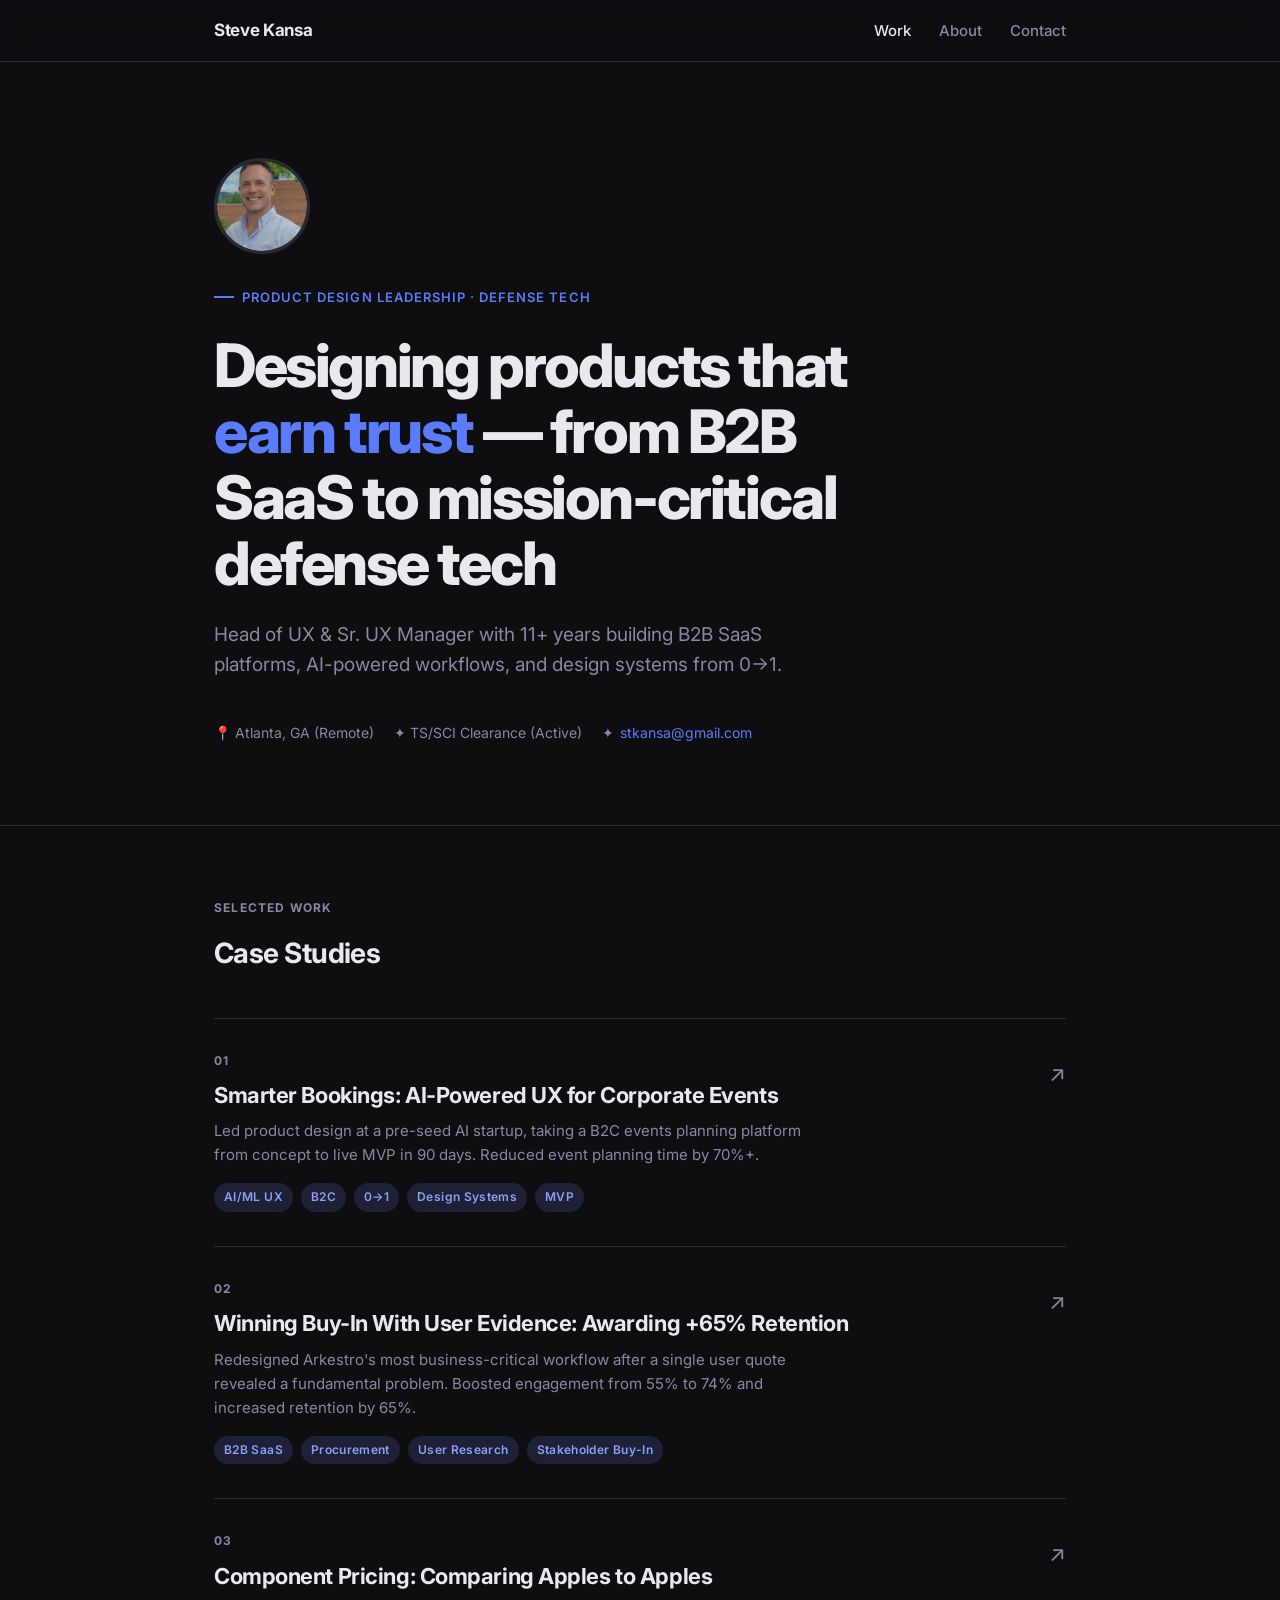
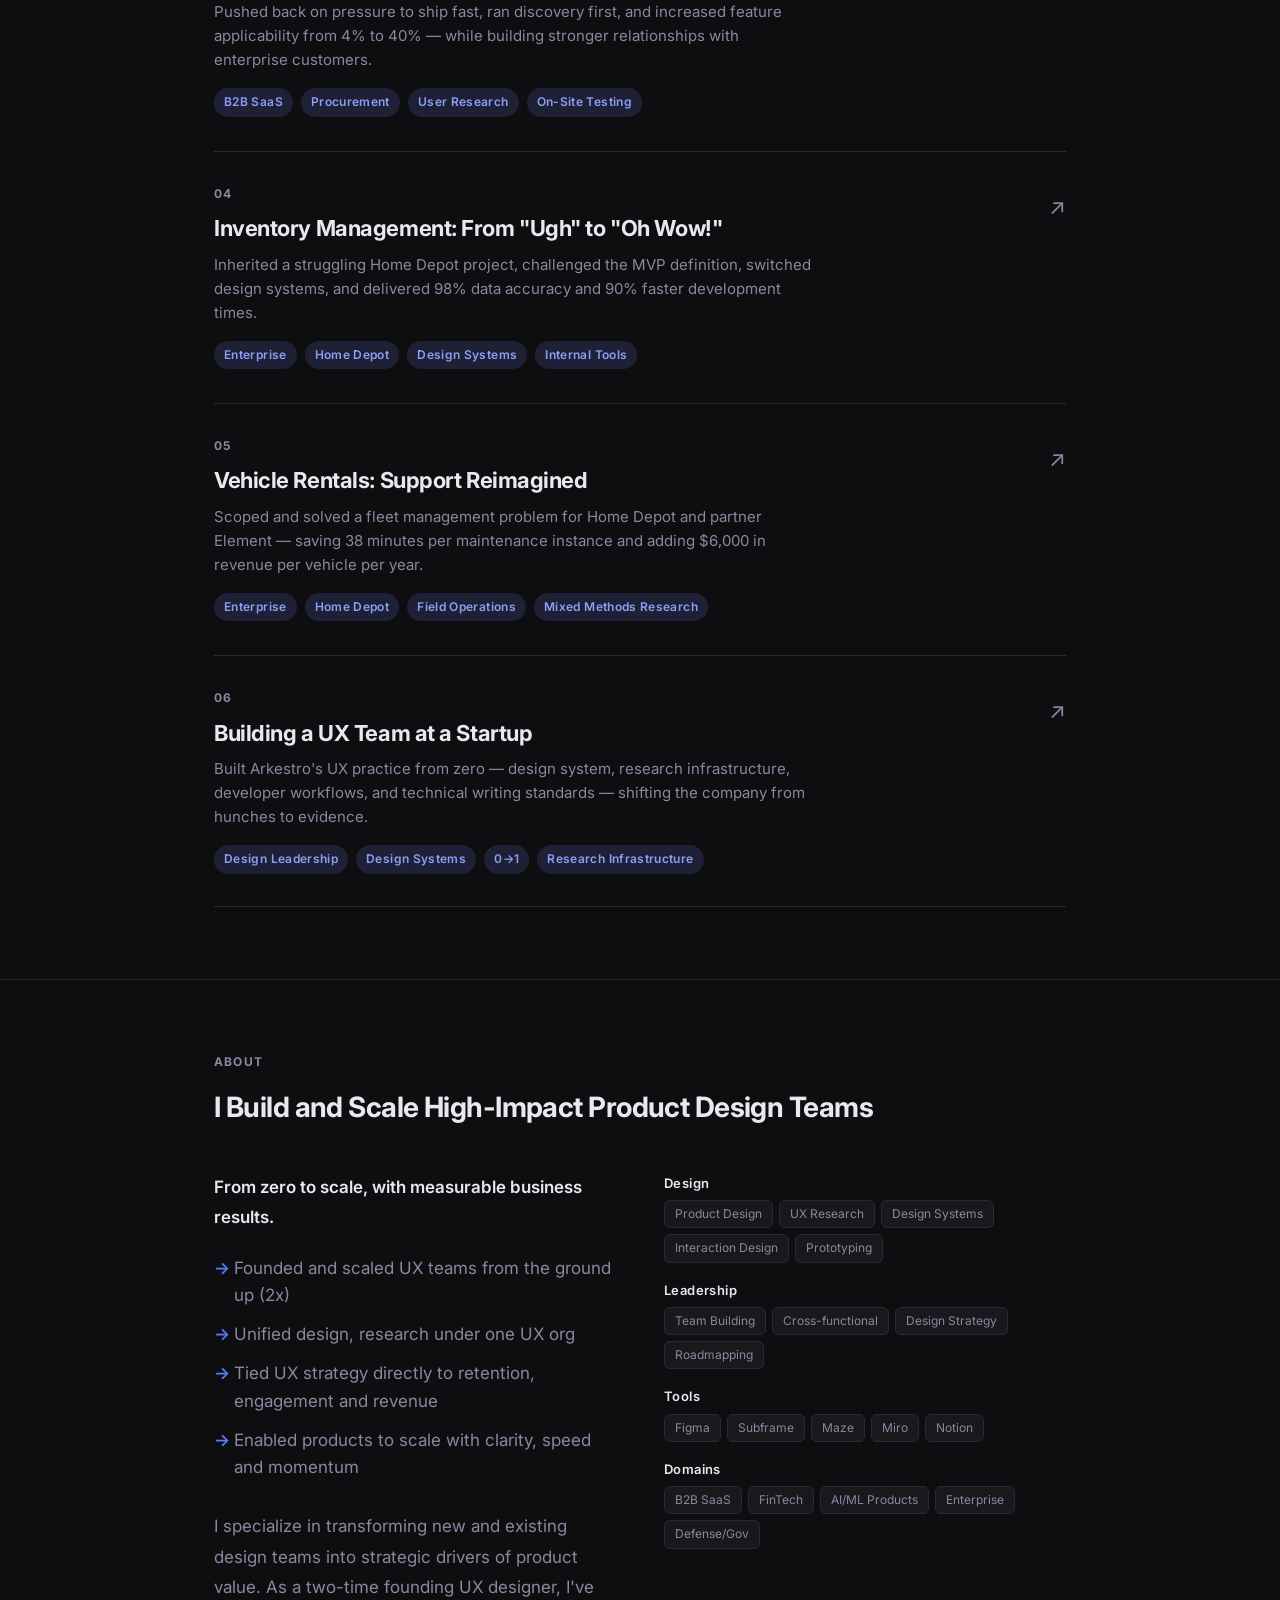
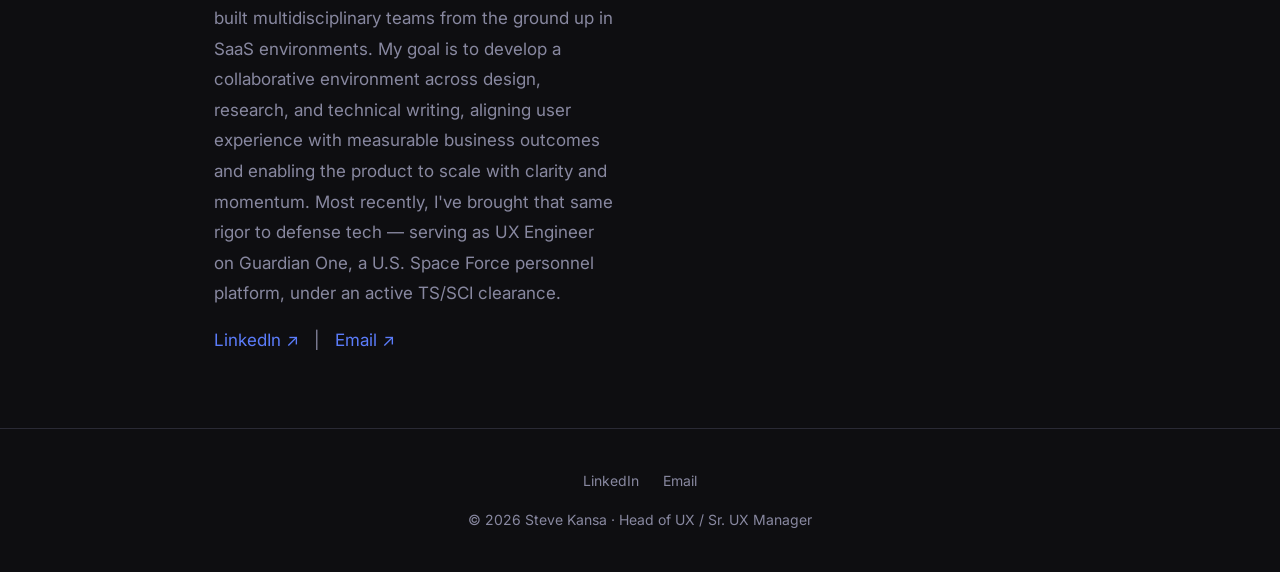
==== commit b4e3e01c: "Emphasize defense tech in hero headline; remove open-to-work badge" ====
--- a/index.html
+++ b/index.html
@@ -27,12 +27,12 @@
   <section class="hero">
     <div class="container">
       <img class="hero-avatar" src="images/avatar.png" alt="Steve Kansa" />
-      <div class="hero-eyebrow">Product Design Leadership</div>
-      <h1>Designing products that <em>earn trust</em> and move fast</h1>
+      <div class="hero-eyebrow">Product Design Leadership · Defense Tech</div>
+      <h1>Designing products that <em>earn trust</em> — from B2B SaaS to mission-critical defense tech</h1>
       <p class="hero-sub">Head of UX &amp; Sr. UX Manager with 11+ years building B2B SaaS platforms, AI-powered workflows, and design systems from 0→1.</p>
       <div class="hero-meta">
         <span>📍 Atlanta, GA (Remote)</span>
-        <span>✦ Open to new opportunities</span> <span>✦ TS/SCI Clearance (Active)</span>
+        <span>✦ TS/SCI Clearance (Active)</span>
         <span>✦ <a href="mailto:stkansa@gmail.com">stkansa@gmail.com</a></span>
       </div>
     </div>
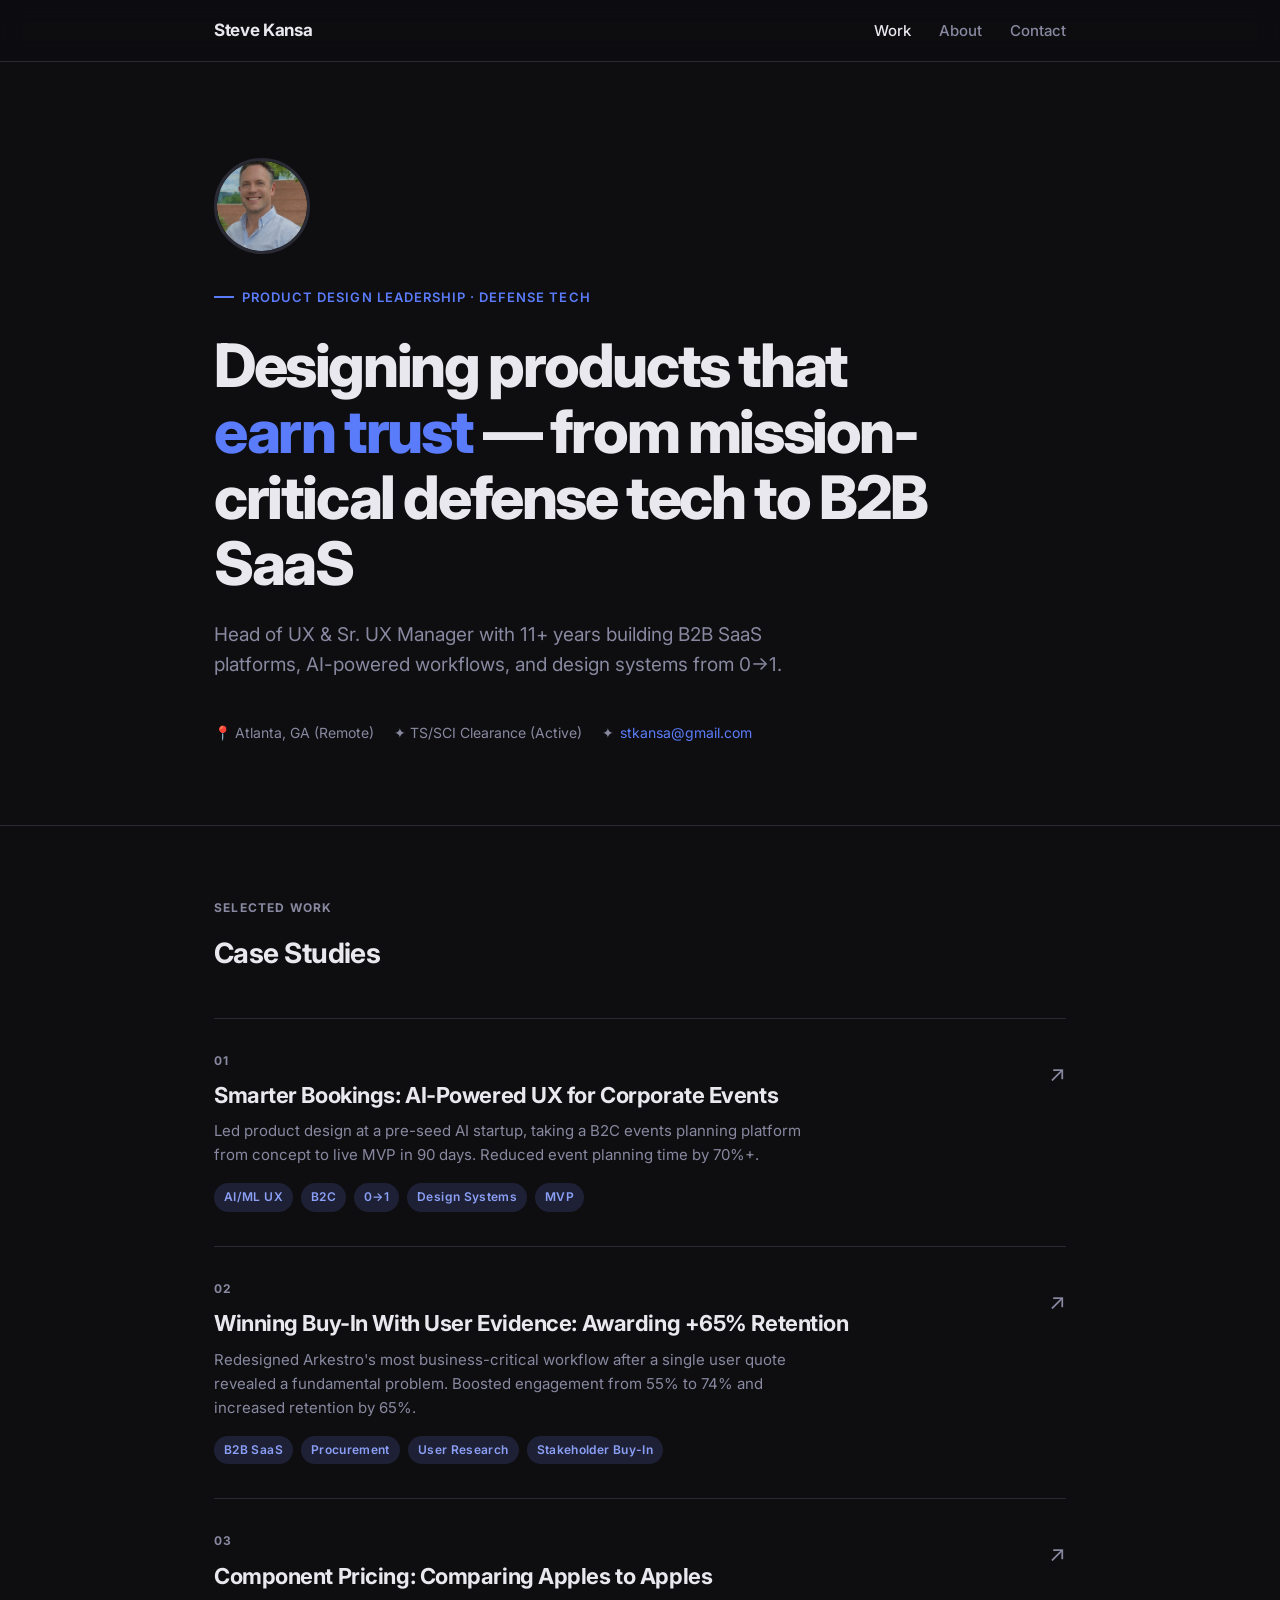
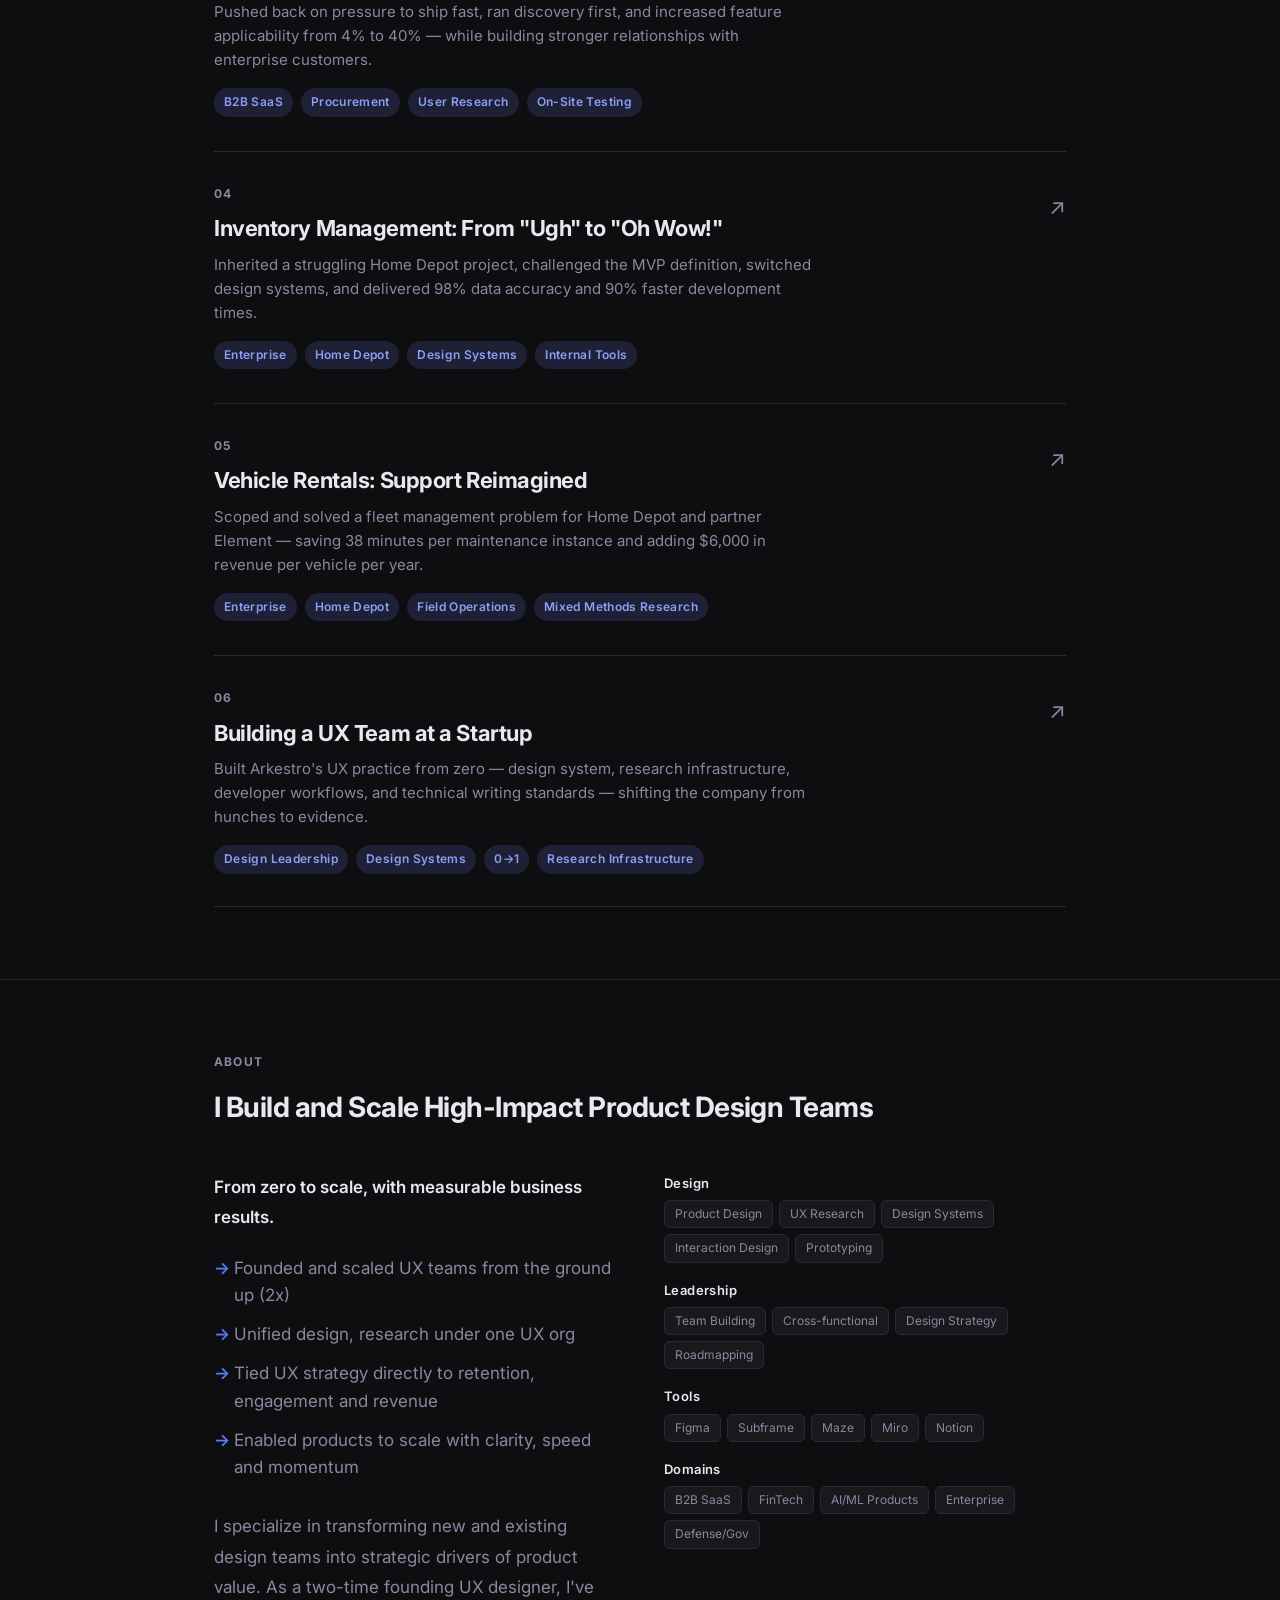
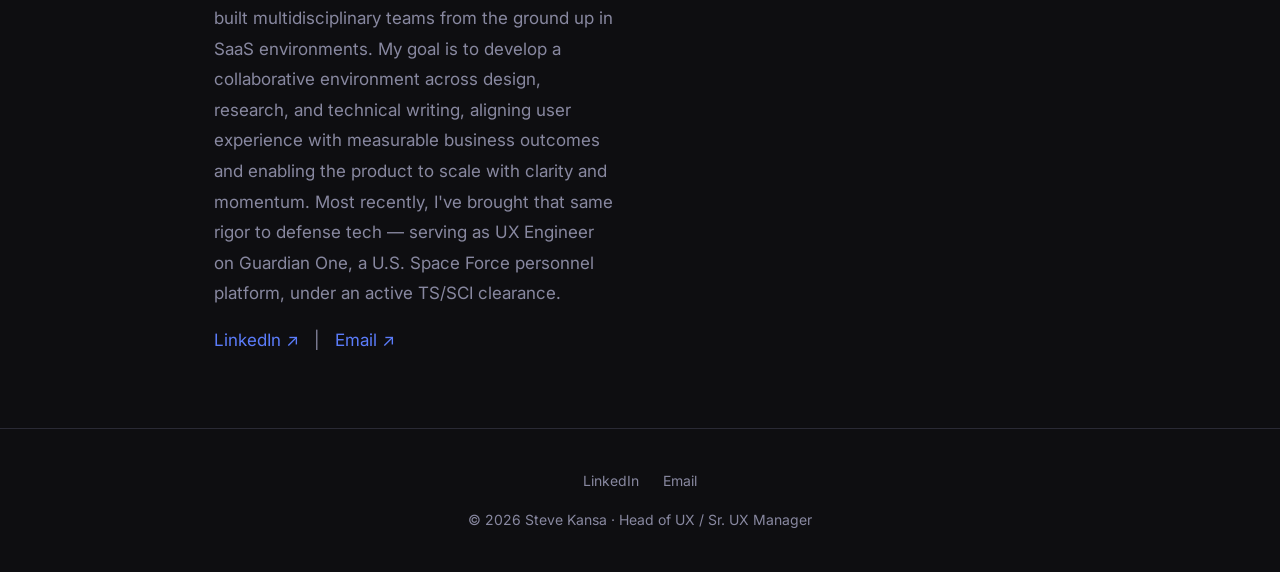
==== commit 4fed59d2: "Reorder hero headline: defense tech to B2B SaaS" ====
--- a/index.html
+++ b/index.html
@@ -28,7 +28,7 @@
     <div class="container">
       <img class="hero-avatar" src="images/avatar.png" alt="Steve Kansa" />
       <div class="hero-eyebrow">Product Design Leadership · Defense Tech</div>
-      <h1>Designing products that <em>earn trust</em> — from B2B SaaS to mission-critical defense tech</h1>
+      <h1>Designing products that <em>earn trust</em> — from mission-critical defense tech to B2B SaaS</h1>
       <p class="hero-sub">Head of UX &amp; Sr. UX Manager with 11+ years building B2B SaaS platforms, AI-powered workflows, and design systems from 0→1.</p>
       <div class="hero-meta">
         <span>📍 Atlanta, GA (Remote)</span>
